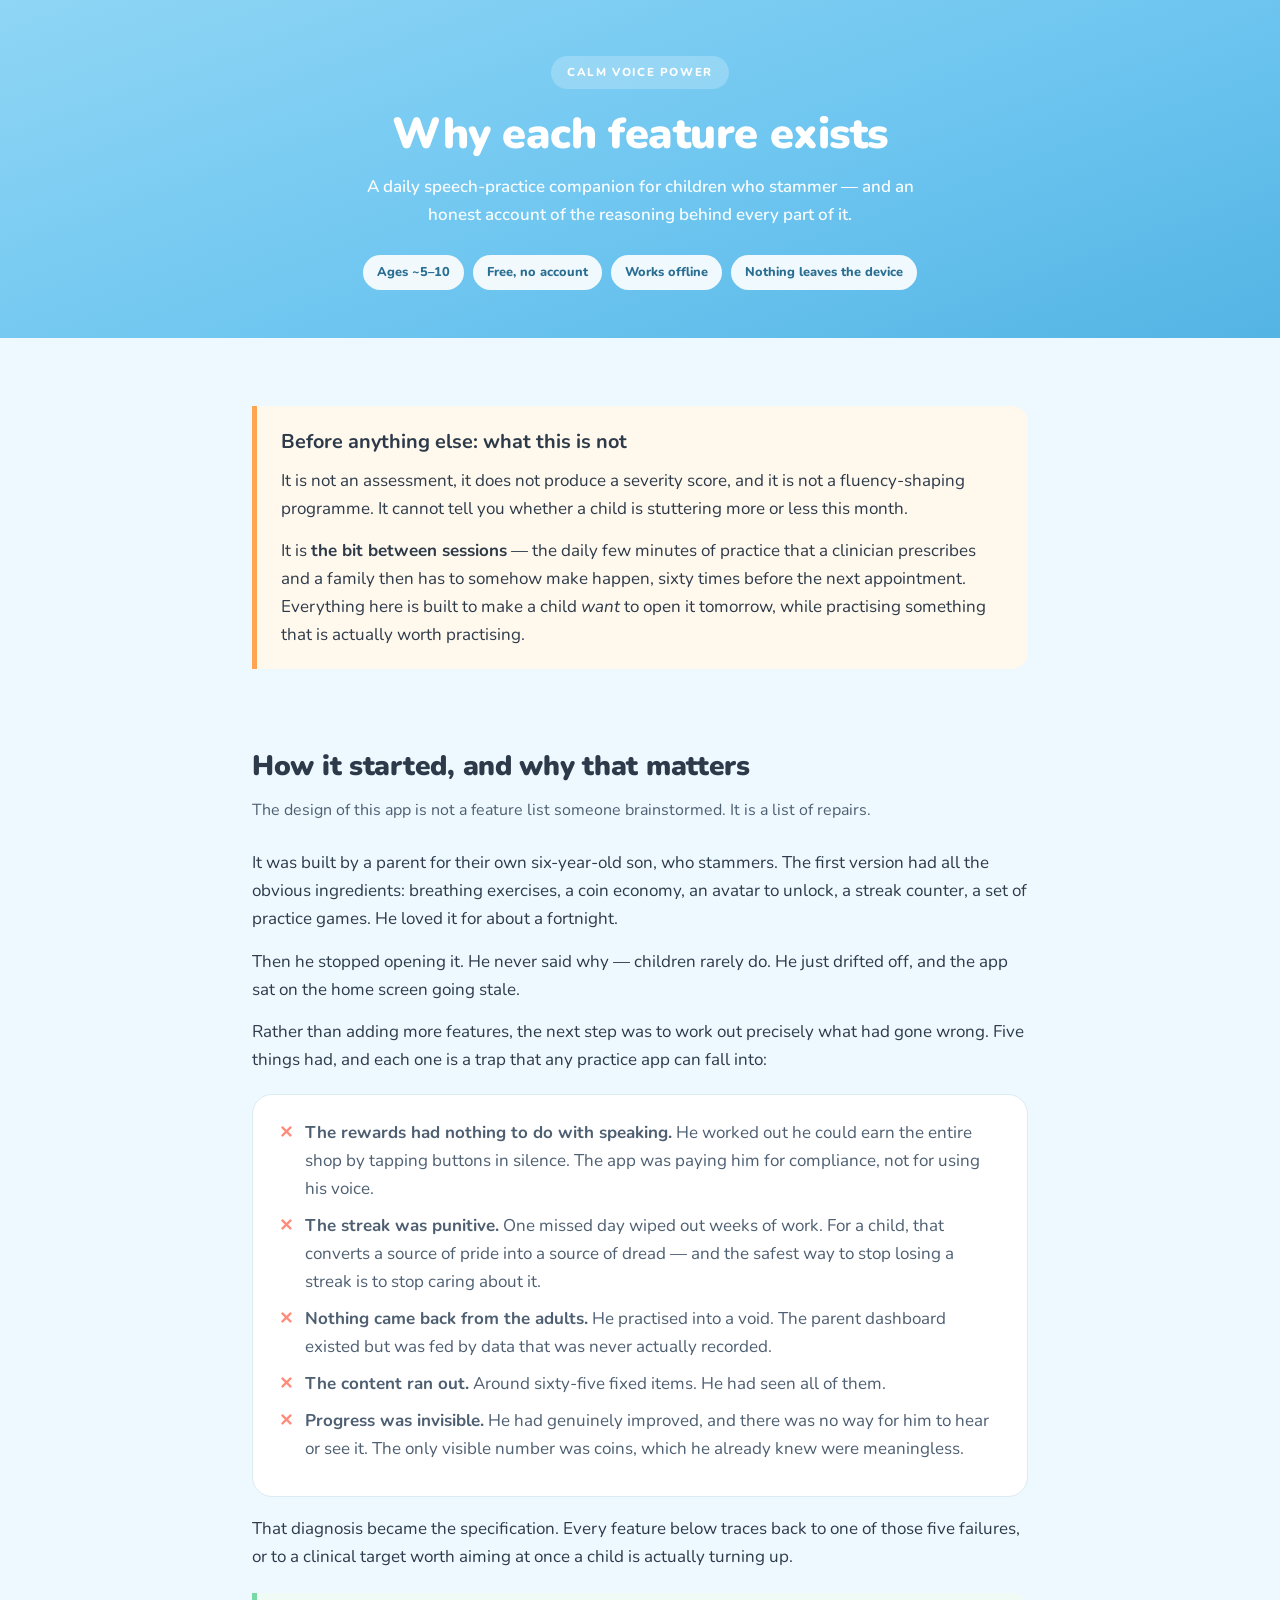
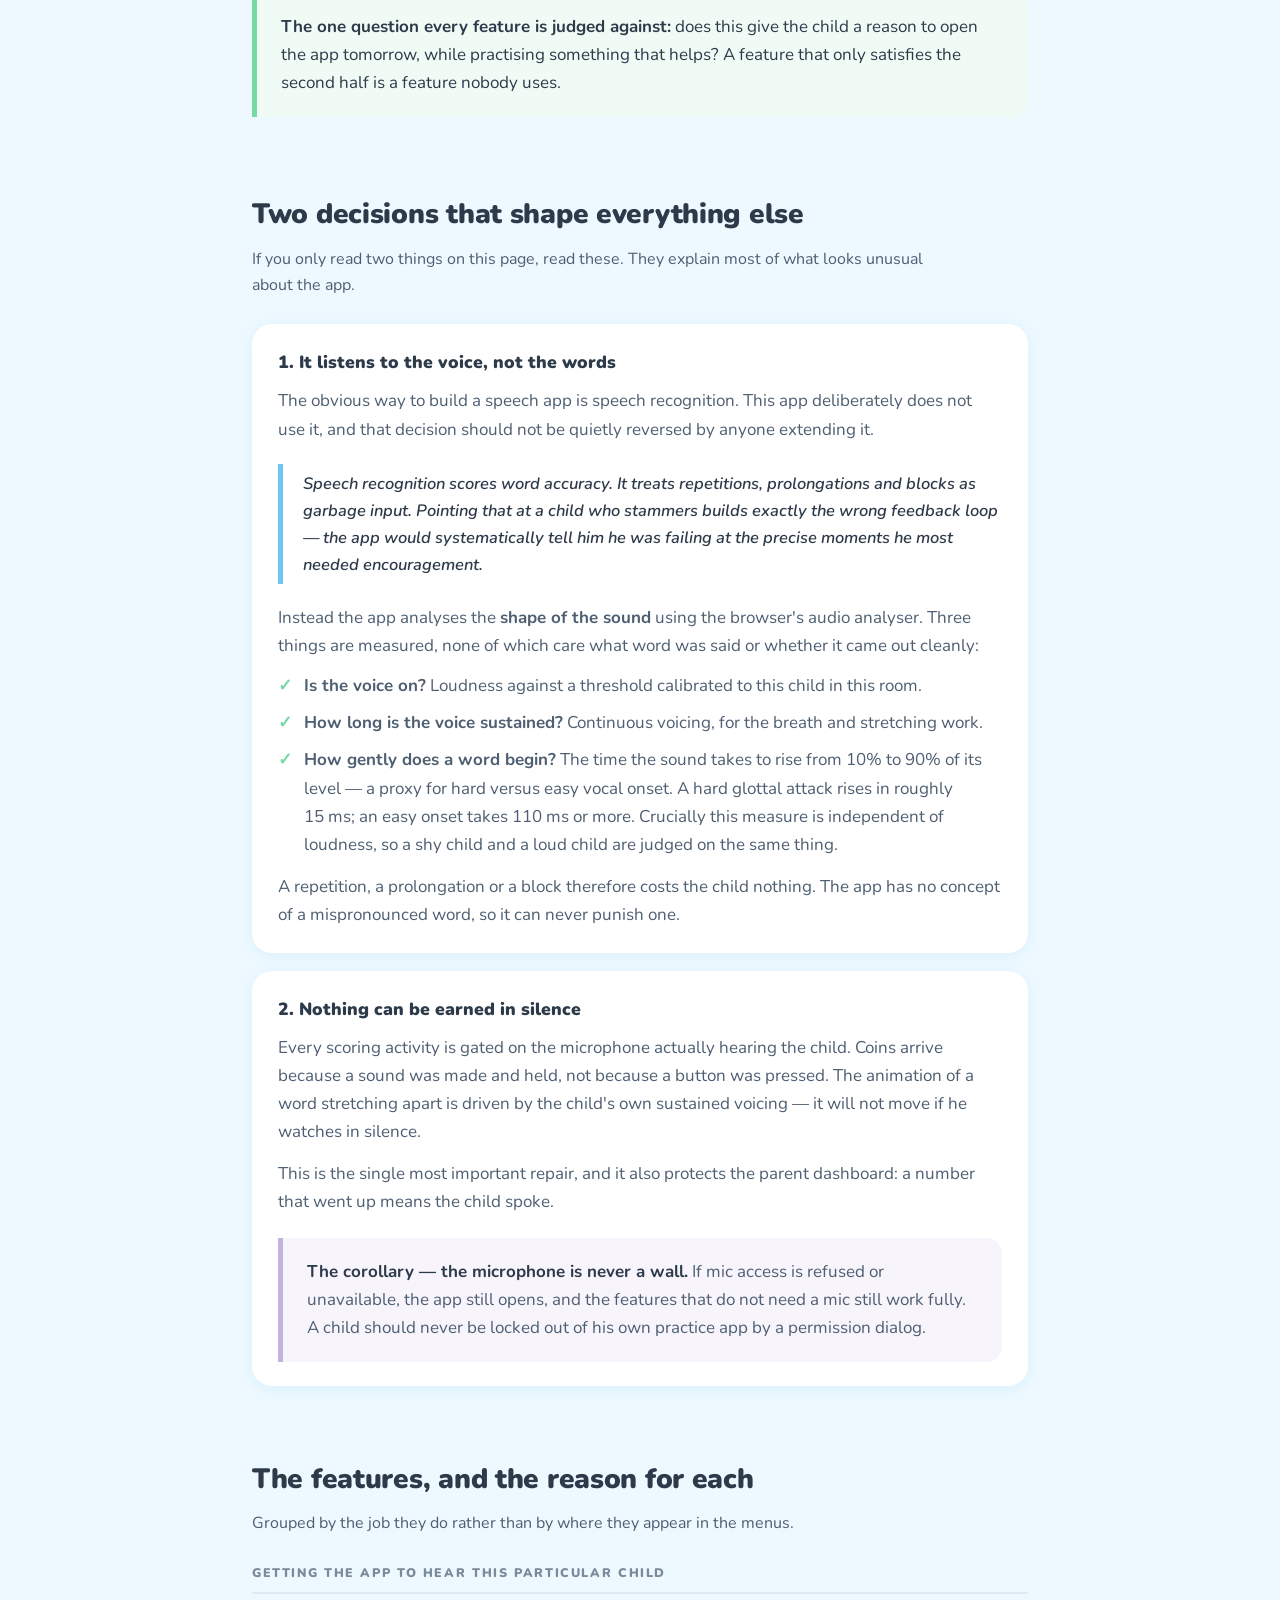
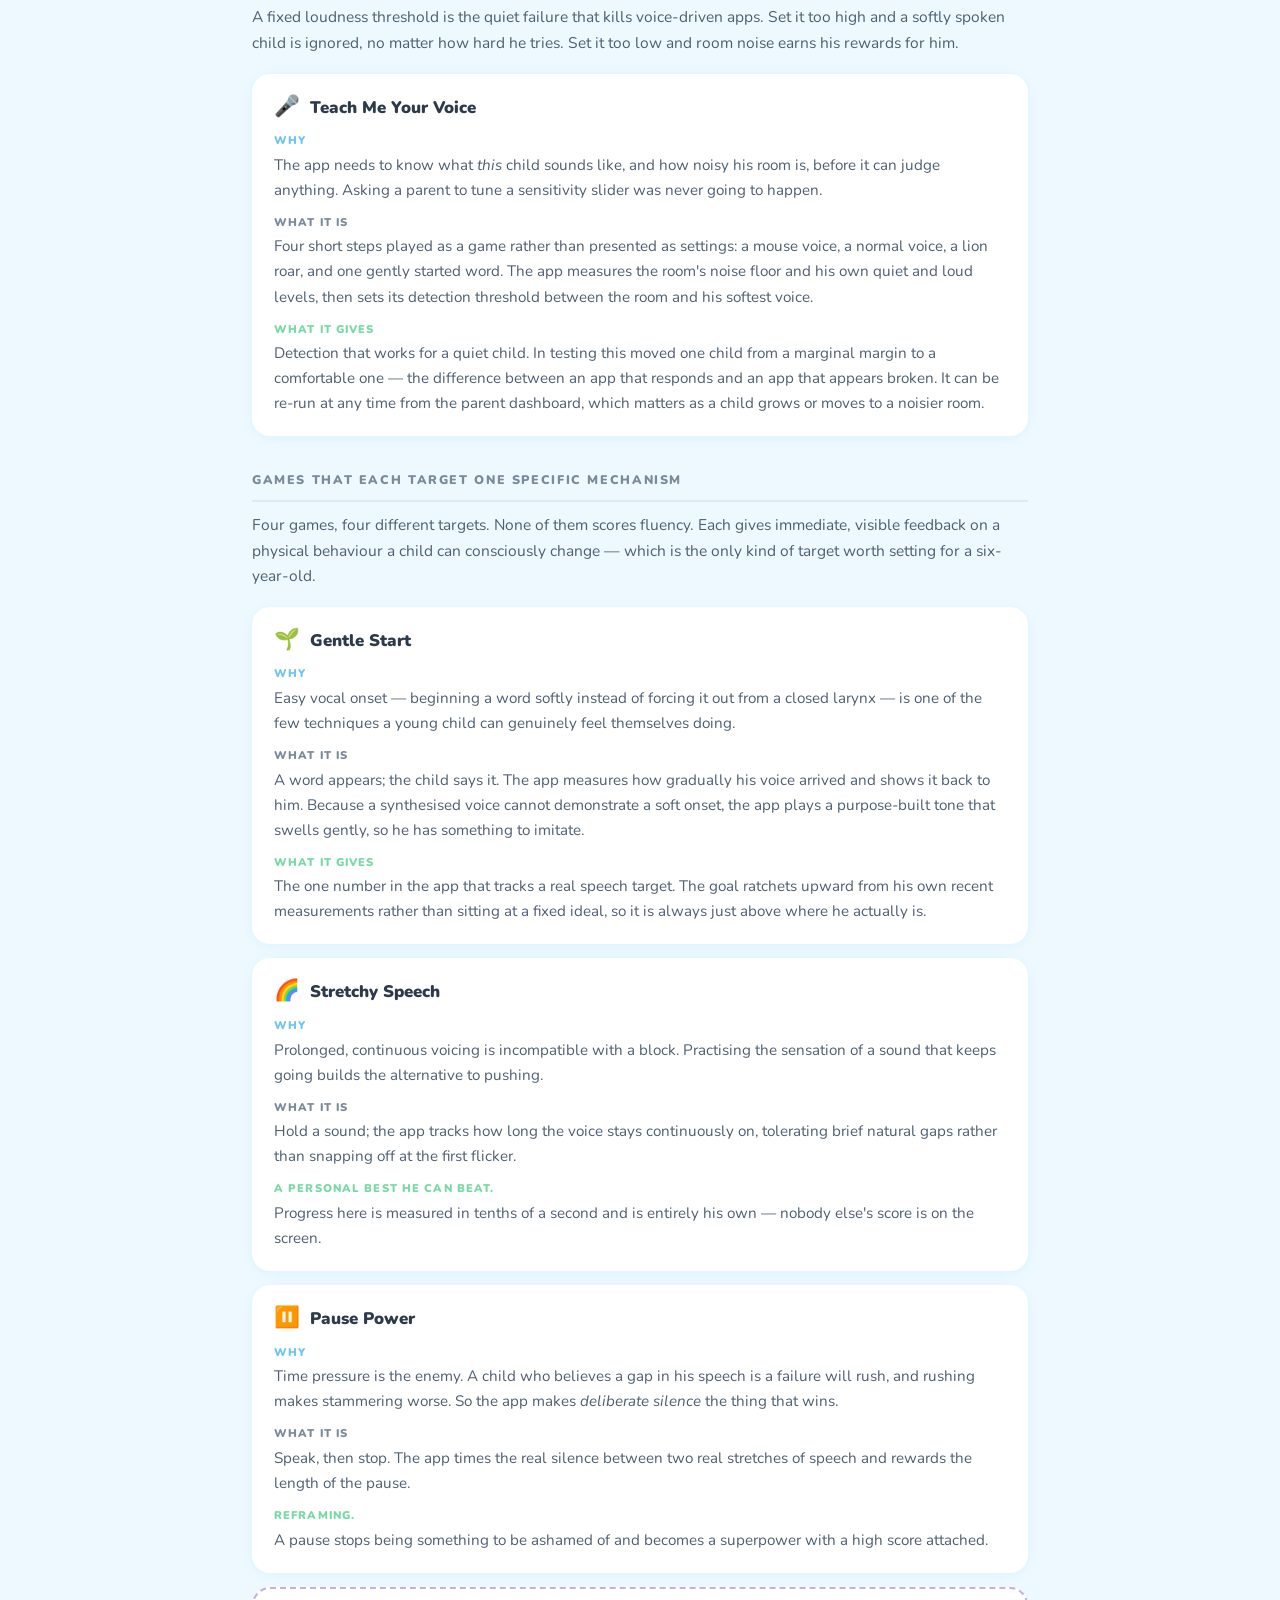
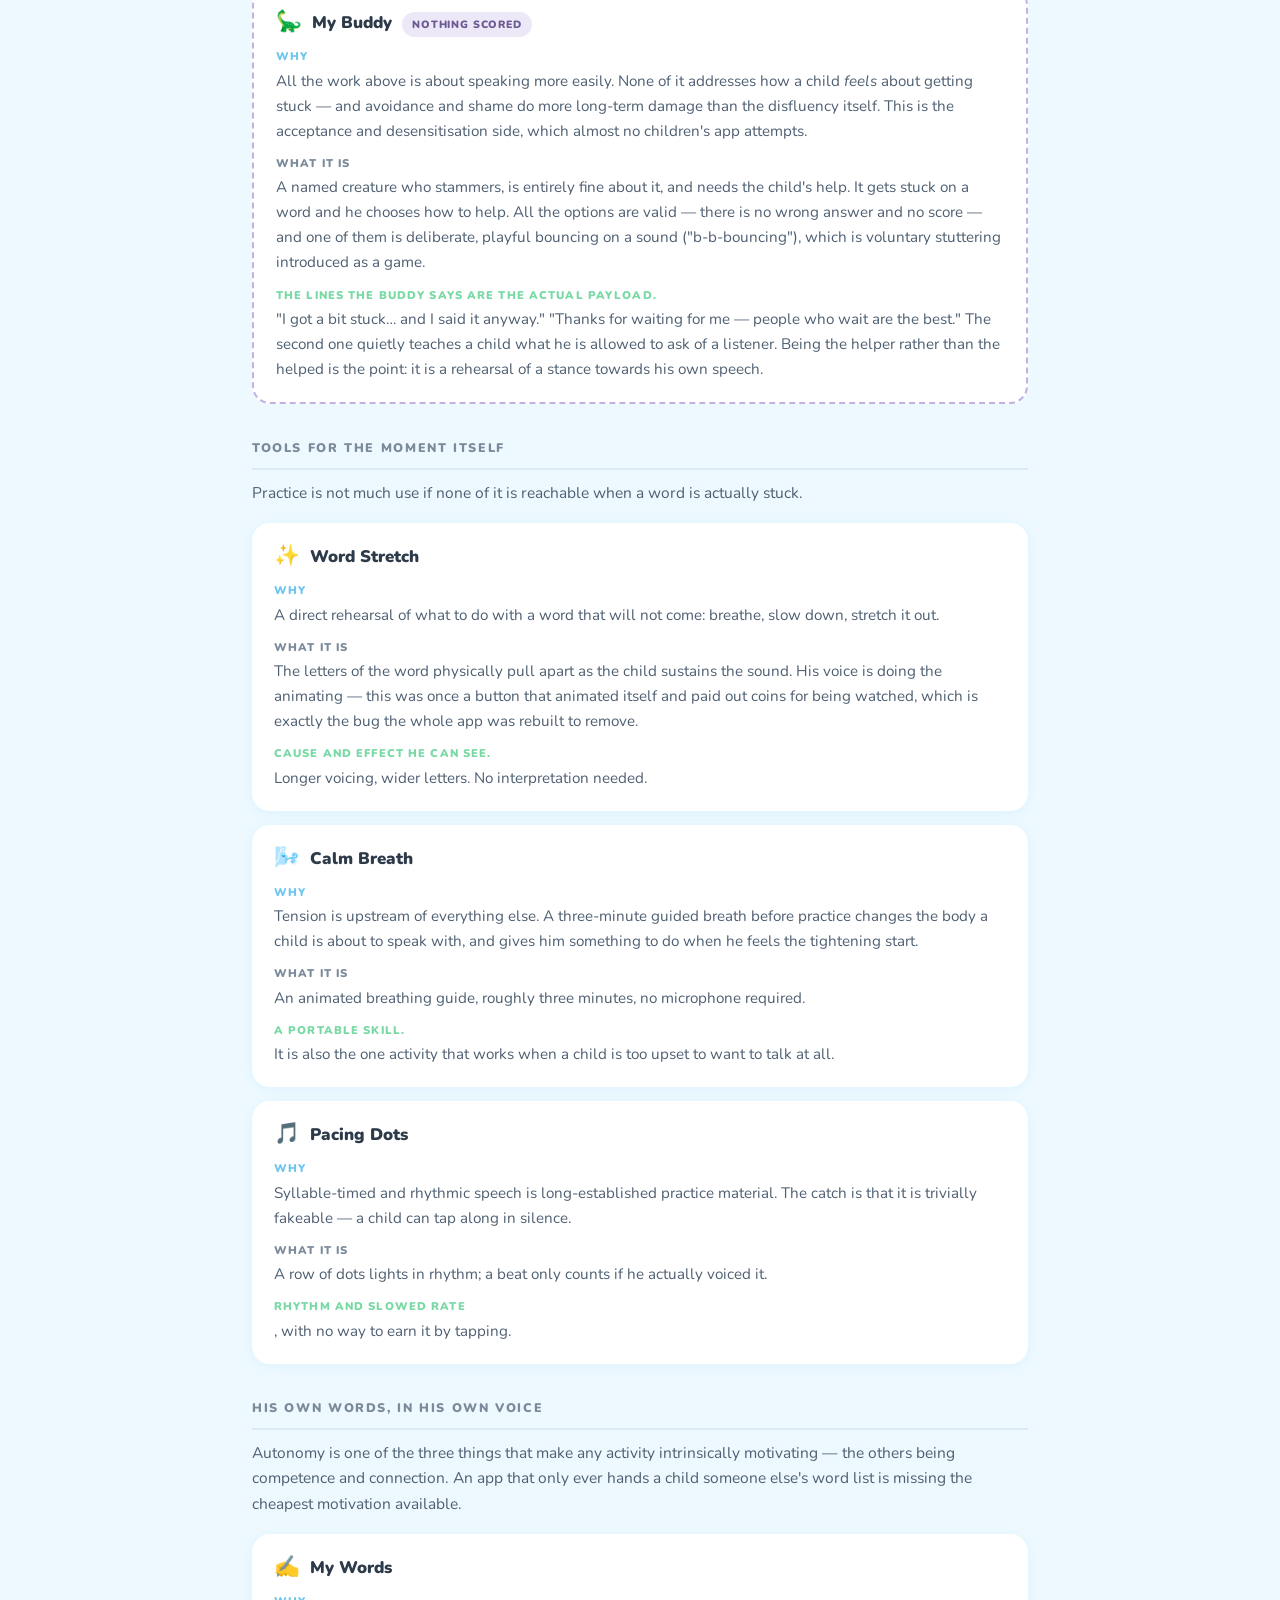
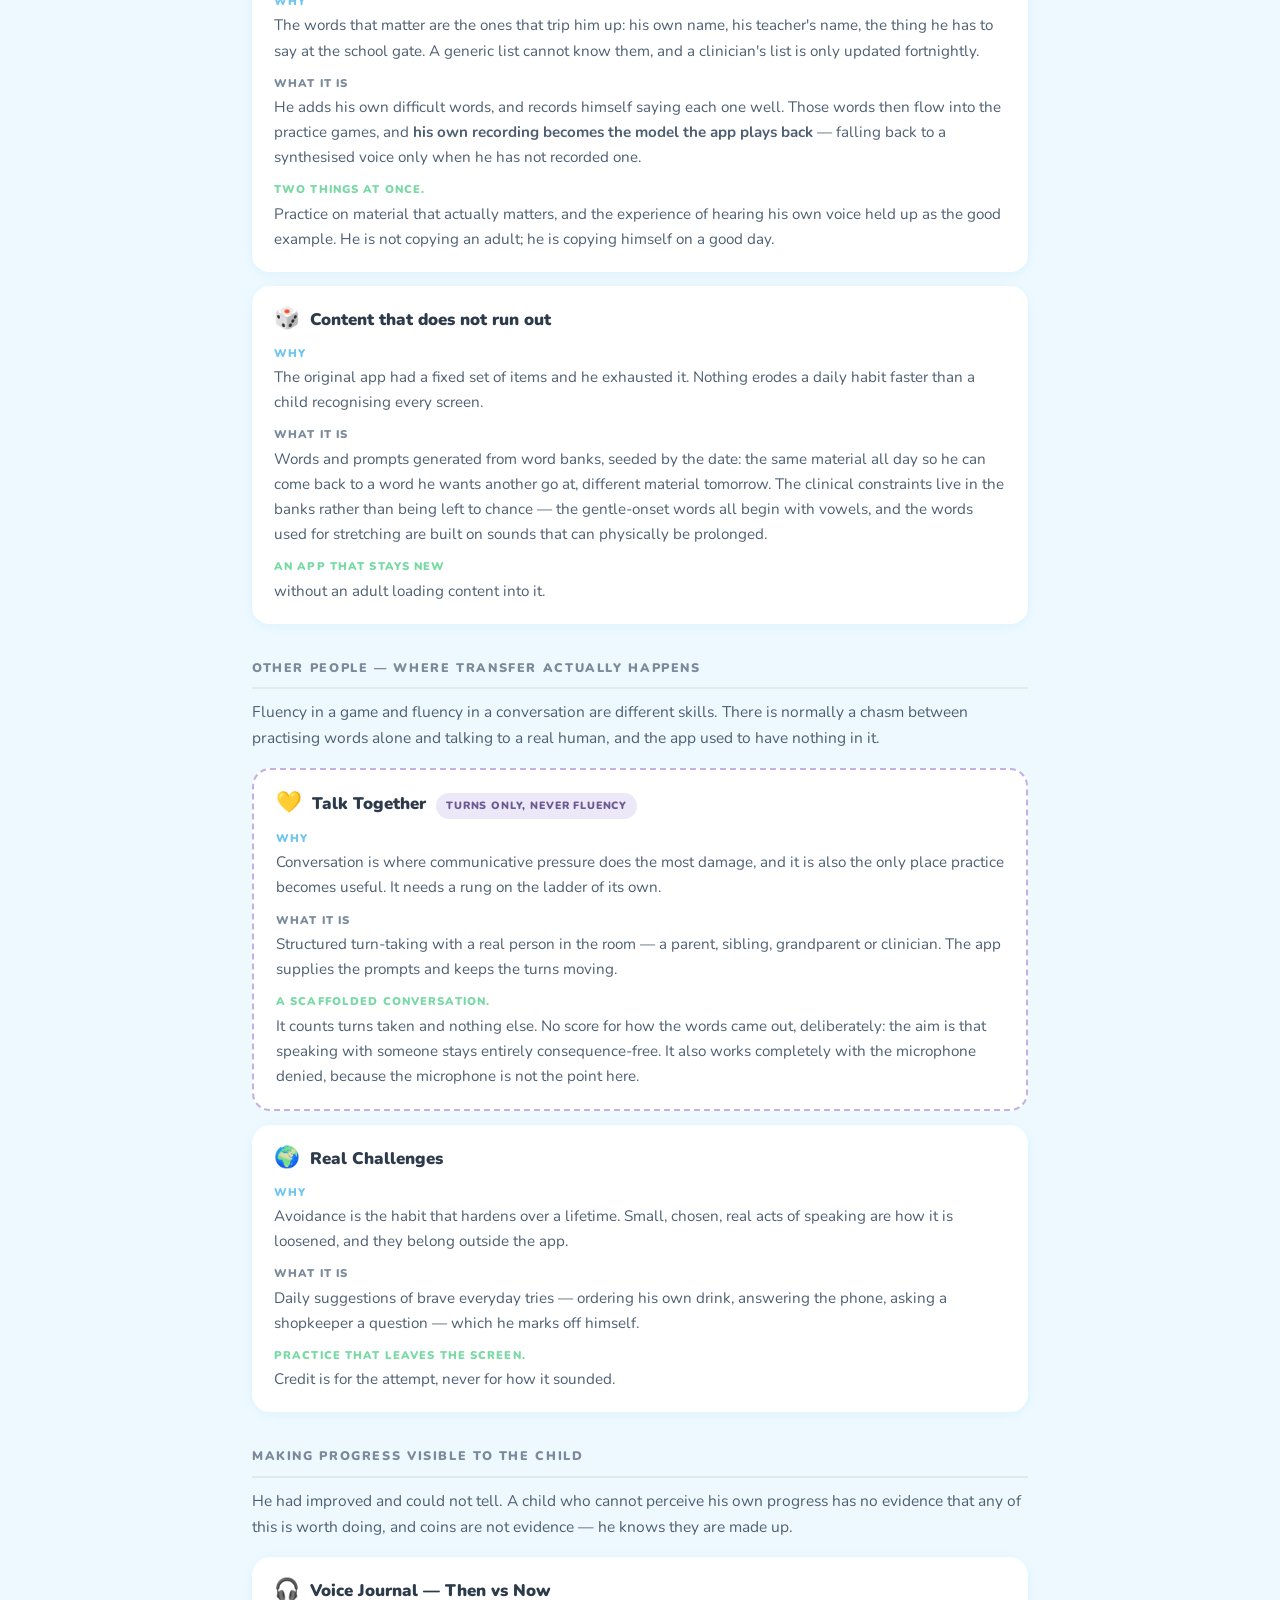
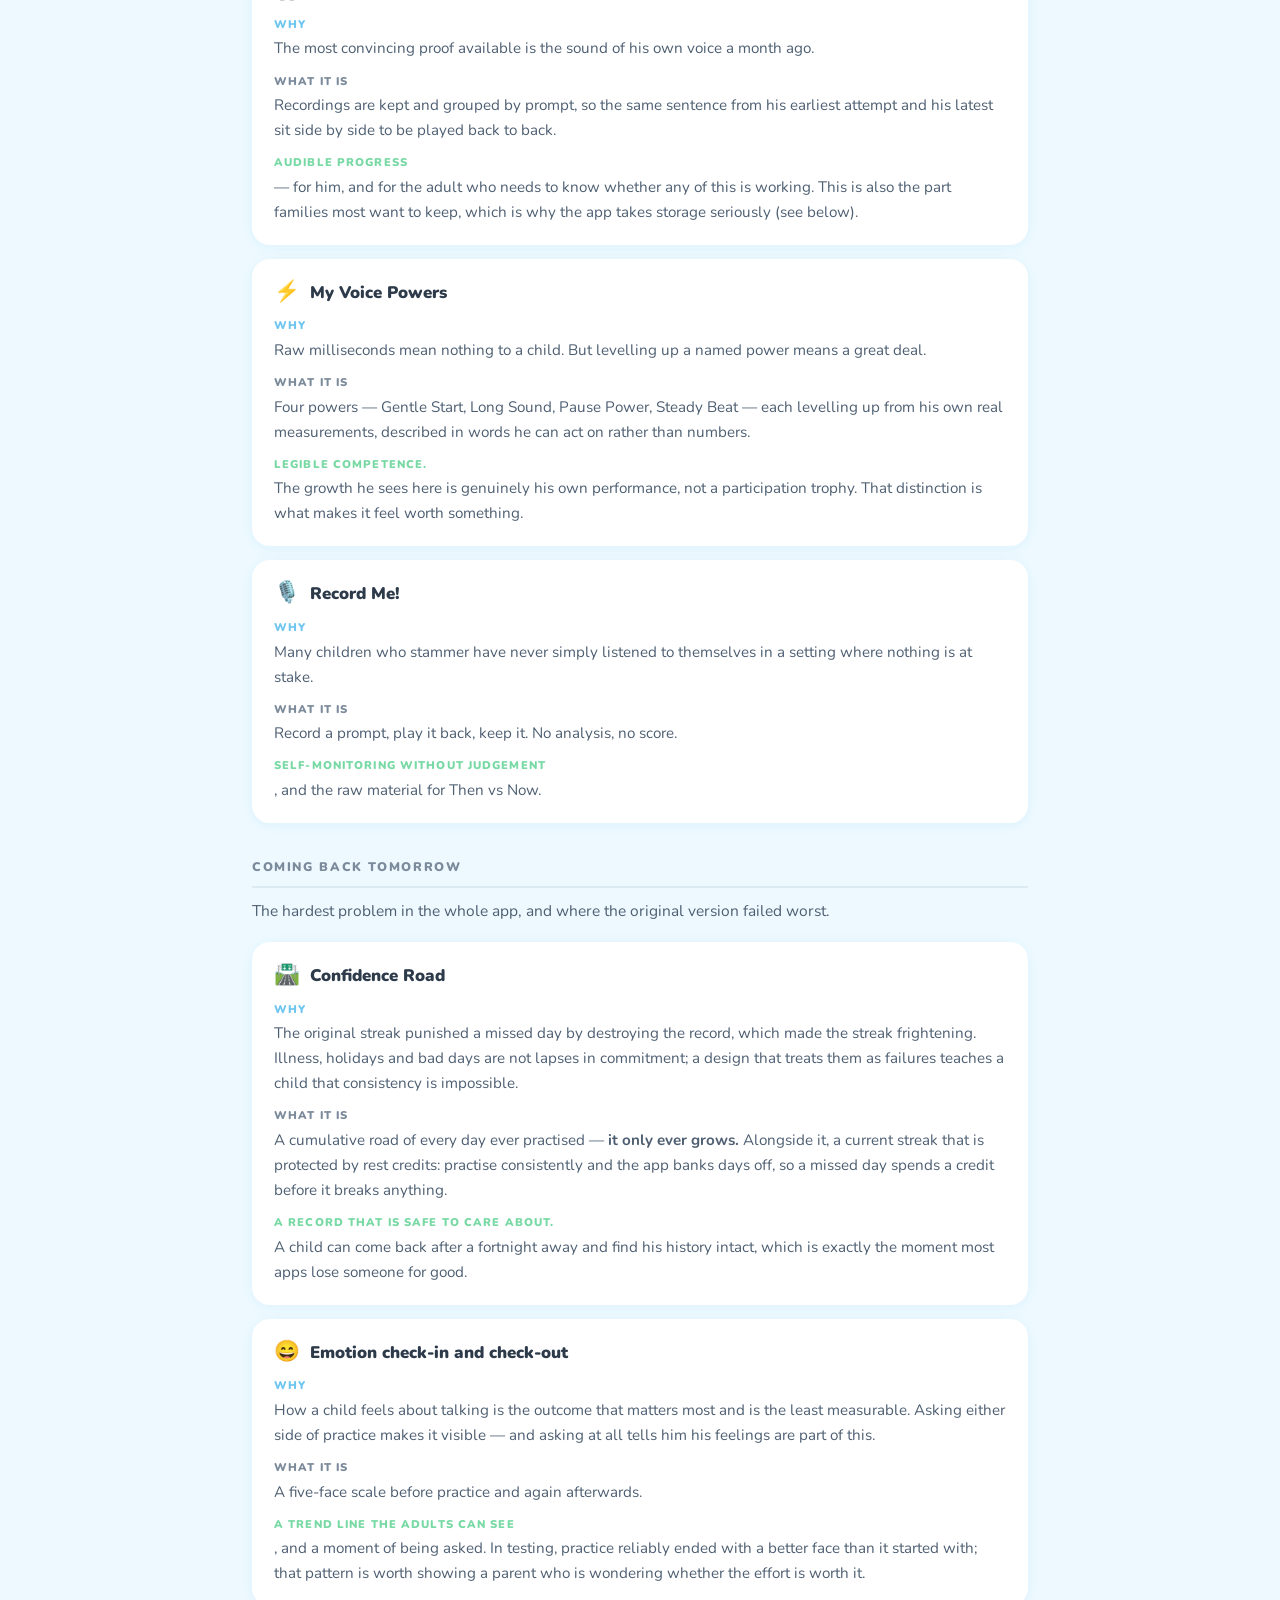
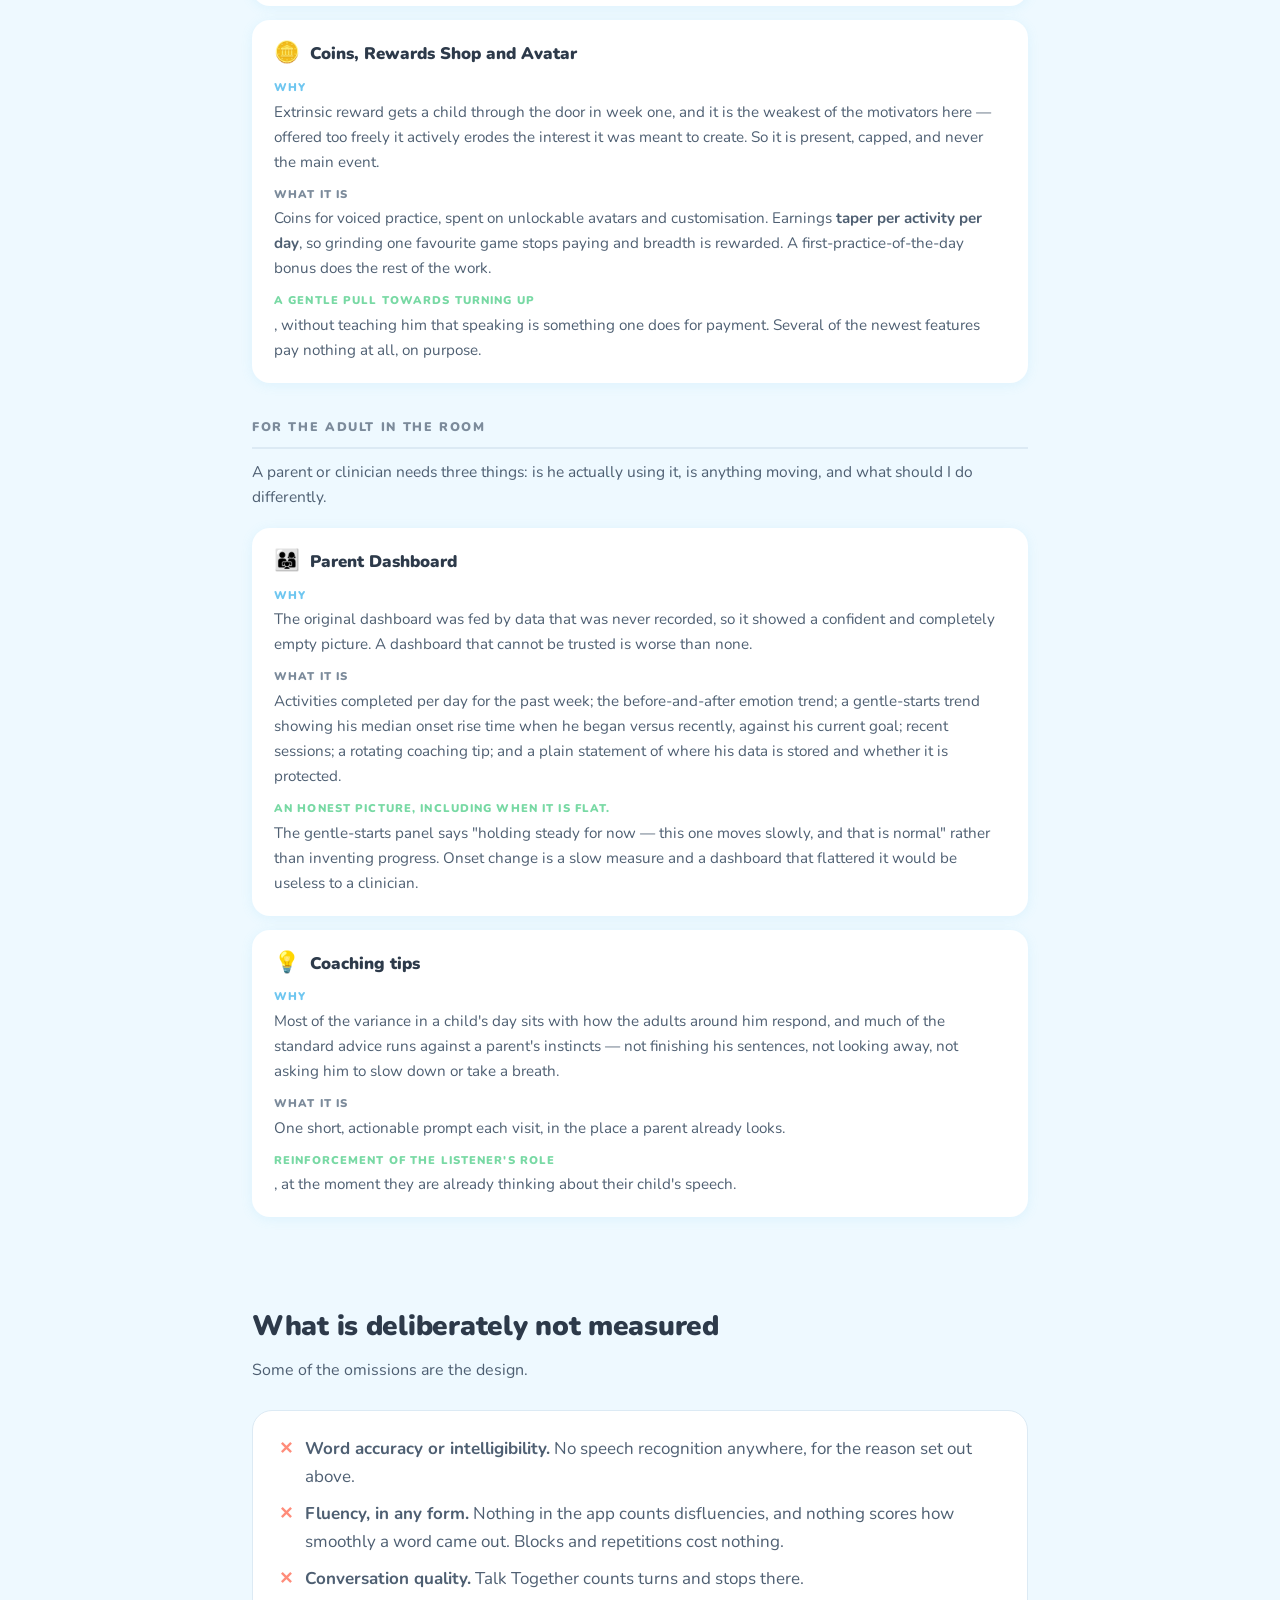
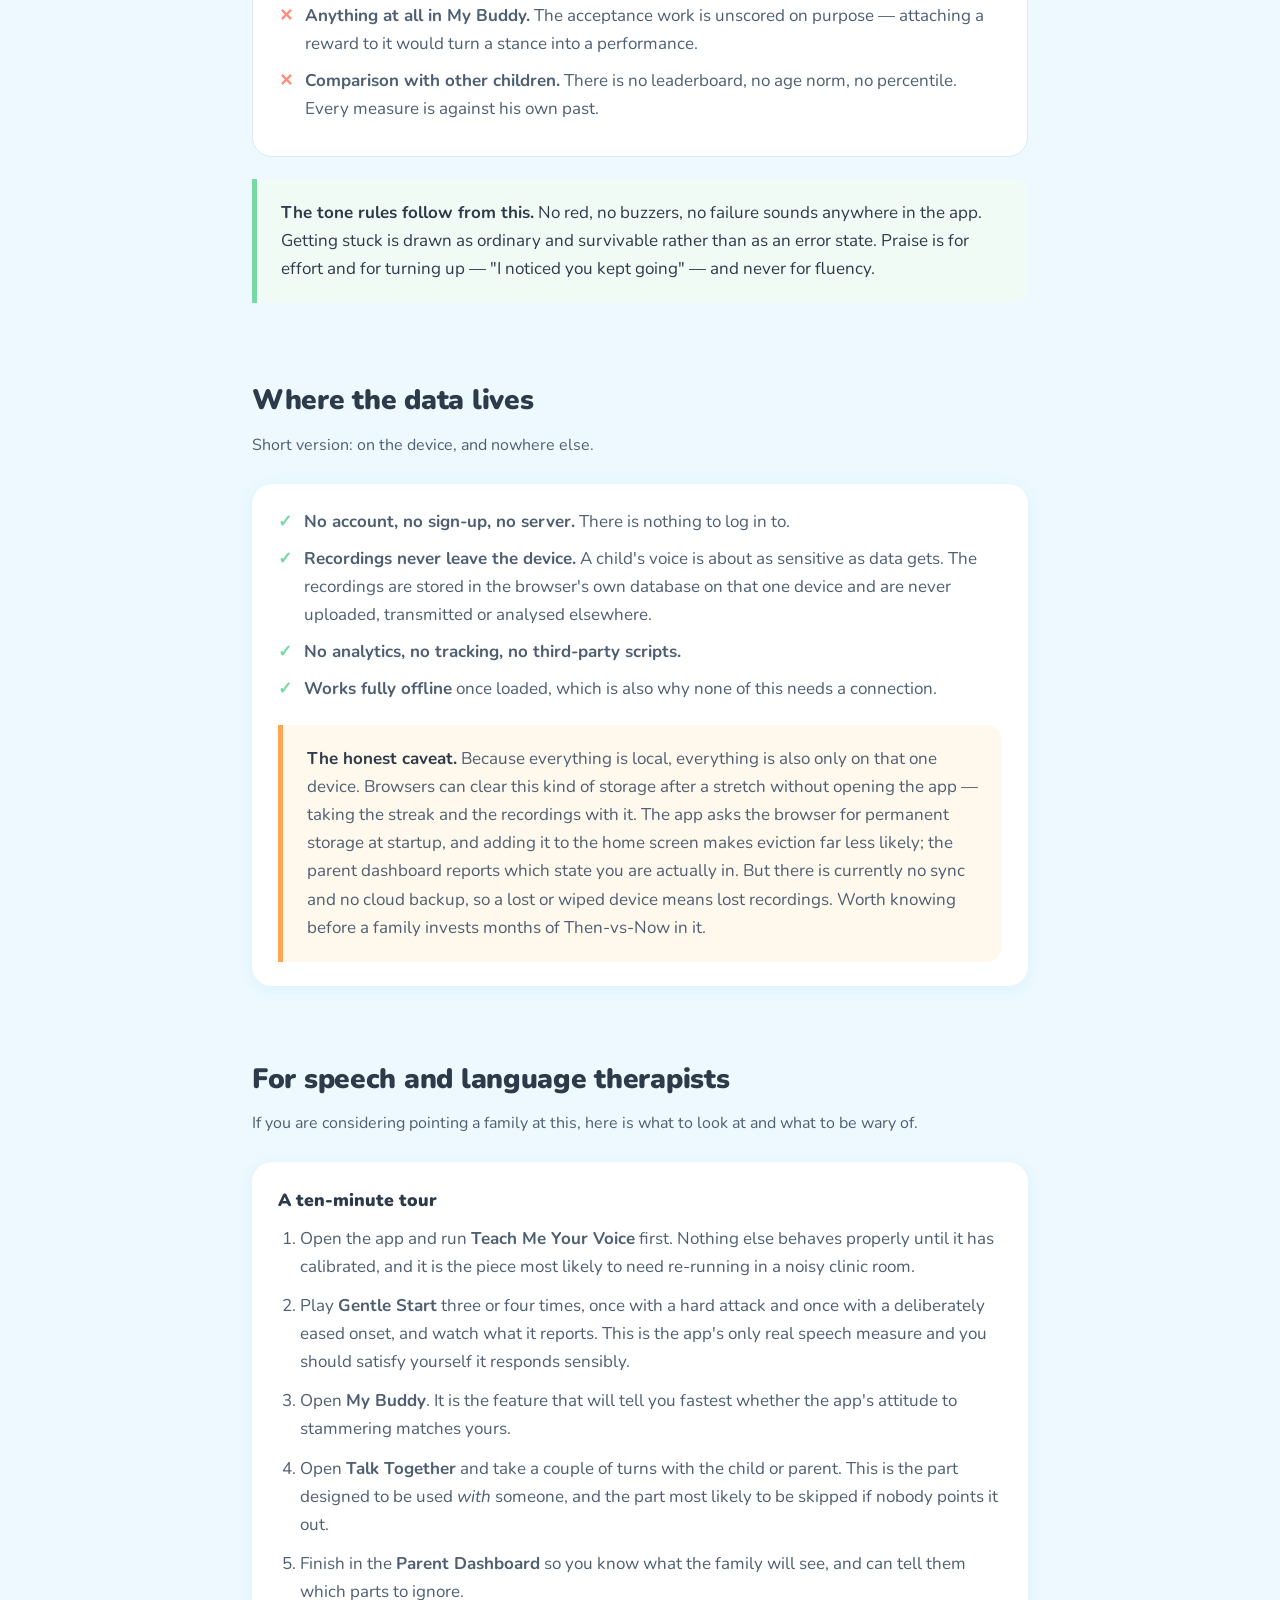
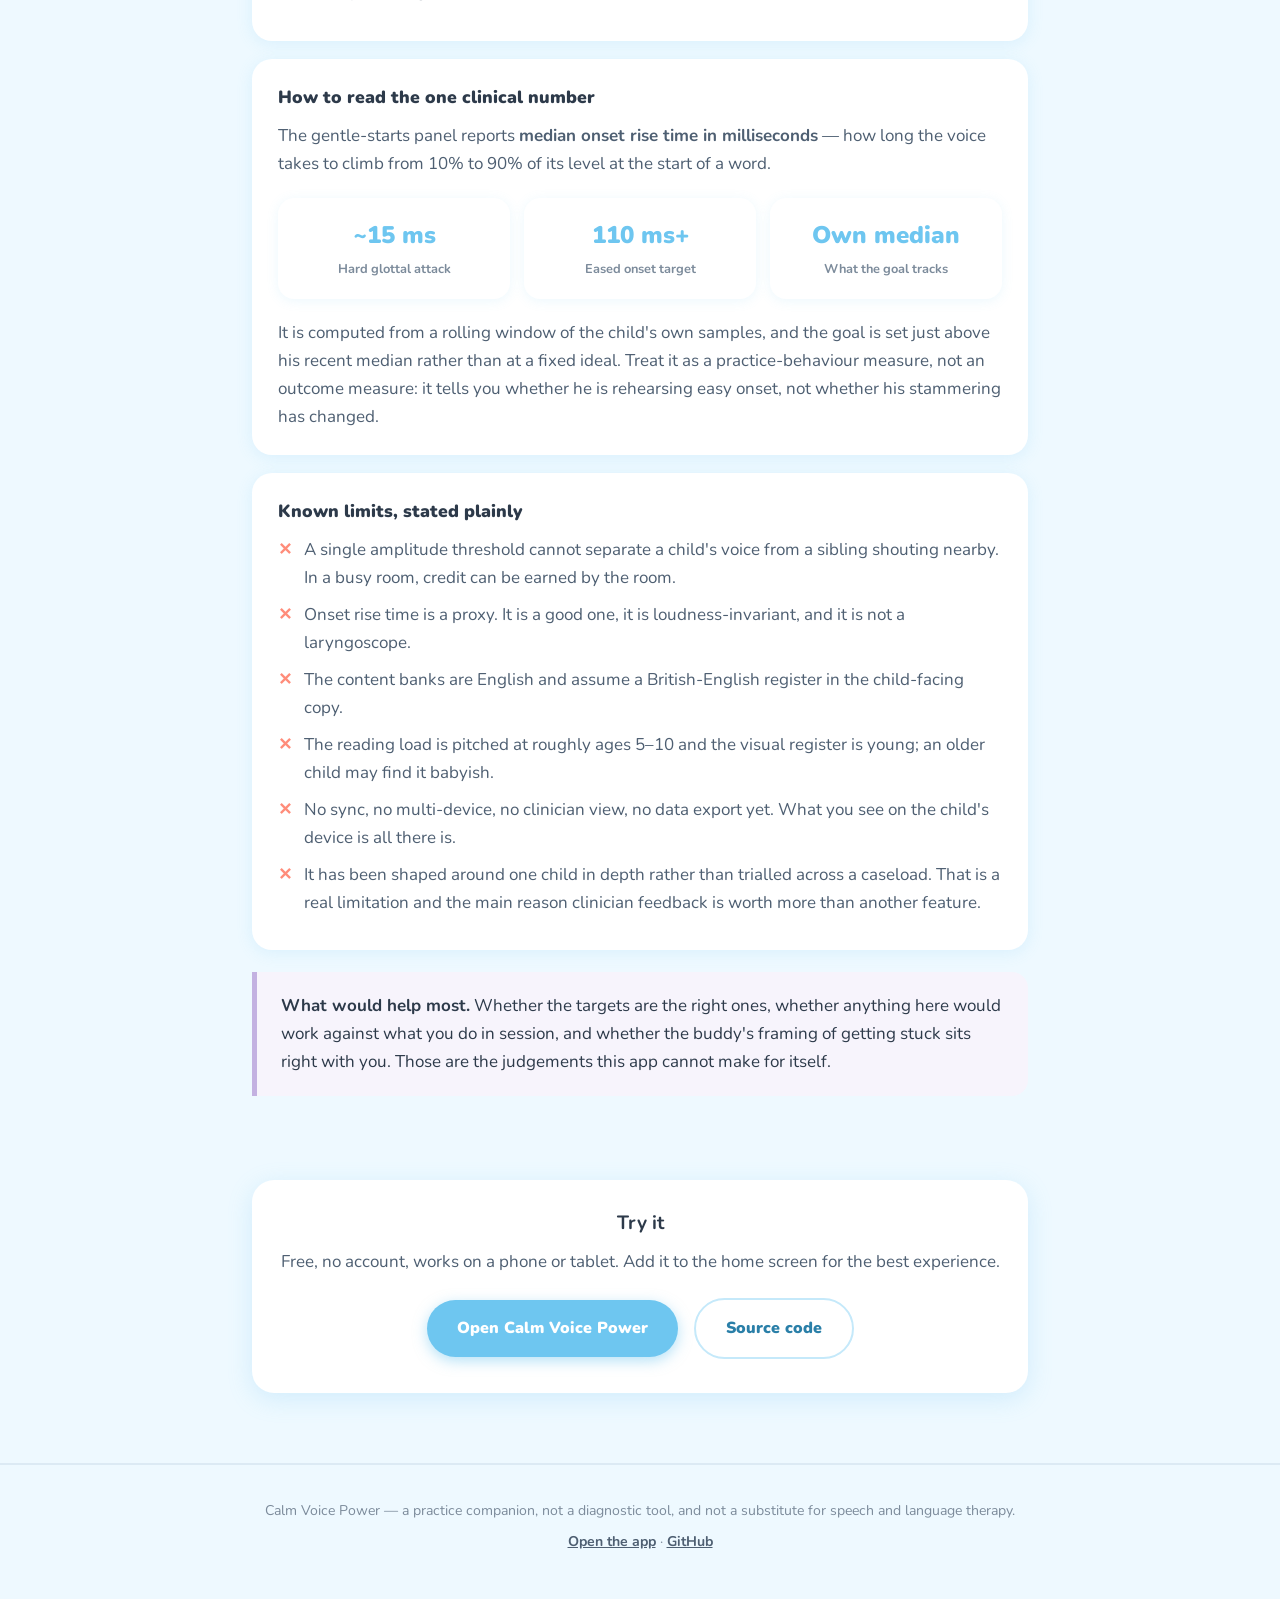
==== features.html @ 912137ac "docs: a page explaining why each feature is there Aimed at the speech therapist a family wants to sh" ====
<!DOCTYPE html>
<html lang="en">
<head>
<meta charset="UTF-8" />
<meta name="viewport" content="width=device-width, initial-scale=1.0" />
<title>Calm Voice Power — why it works this way</title>
<meta name="description" content="Every feature in Calm Voice Power, why it exists, and what it gives a child who stammers or the adult helping them." />
<meta name="theme-color" content="#6EC6F0" />
<link rel="apple-touch-icon" href="icons/icon-192.png" />
<link rel="preconnect" href="https://fonts.googleapis.com" />
<link rel="preconnect" href="https://fonts.gstatic.com" crossorigin />
<link rel="stylesheet" href="https://fonts.googleapis.com/css2?family=Nunito:wght@400;600;700;800;900&display=swap" />
<style>
  :root {
    --sky:#6EC6F0; --sky-light:#C5E9FA; --sky-pale:#EEF9FF;
    --sun:#FFD166; --sun-warm:#FFA552; --mint:#78D9A4; --mint-light:#C3F0D8;
    --lavender:#C3B1E1; --lavender-light:#EDE8F7; --coral:#FF8C7A;
    --ink:#2D3A4A; --ink-soft:#4E5F72; --ink-faint:#7C8B9B;
    --white:#fff; --rule:#DCEAF4;
    --wrap:820px;
  }
  *,*::before,*::after { box-sizing:border-box; margin:0; padding:0; }
  html { -webkit-text-size-adjust:100%; scroll-behavior:smooth; }
  body {
    font-family:'Nunito',-apple-system,BlinkMacSystemFont,'Segoe UI',sans-serif;
    color:var(--ink); background:var(--sky-pale);
    line-height:1.65; font-size:17px;
  }
  .wrap { max-width:var(--wrap); margin:0 auto; padding:0 22px; }

  /* ── Masthead ───────────────────────────── */
  header.top {
    background:linear-gradient(160deg,#8FD5F5 0%,var(--sky) 55%,#54B4E4 100%);
    color:var(--white); padding:56px 0 48px; text-align:center;
  }
  header.top .badge {
    display:inline-block; font-size:0.72rem; font-weight:800; letter-spacing:0.14em;
    text-transform:uppercase; background:rgba(255,255,255,0.22);
    padding:7px 16px; border-radius:999px; margin-bottom:20px;
  }
  header.top h1 { font-size:clamp(1.9rem,6vw,2.7rem); font-weight:900; line-height:1.15; letter-spacing:-0.01em; }
  header.top .tag { margin-top:14px; font-size:1.06rem; font-weight:600; opacity:0.95; max-width:34em; margin-left:auto; margin-right:auto; }
  header.top .facts { margin-top:26px; display:flex; flex-wrap:wrap; gap:9px; justify-content:center; }
  header.top .facts span {
    background:rgba(255,255,255,0.9); color:#2A6E92; font-weight:800; font-size:0.8rem;
    padding:7px 14px; border-radius:999px;
  }

  /* ── Sections ───────────────────────────── */
  section { padding:46px 0 6px; }
  section > .wrap > h2 {
    font-size:clamp(1.35rem,4vw,1.75rem); font-weight:900; letter-spacing:-0.01em;
    margin-bottom:8px;
  }
  section > .wrap > h2 + .lede { color:var(--ink-soft); font-size:1rem; margin-bottom:26px; max-width:44em; }
  p + p { margin-top:14px; }
  a { color:#2A7FA8; font-weight:700; }

  .card {
    background:var(--white); border-radius:20px; padding:24px 26px;
    box-shadow:0 3px 16px rgba(110,198,240,0.16); margin-bottom:18px;
  }
  .card h3 { font-size:1.1rem; font-weight:900; margin-bottom:10px; }
  .card p, .card li { color:var(--ink-soft); }
  .card.plain { box-shadow:none; border:1.5px solid var(--rule); }

  .note {
    border-left:5px solid var(--sun-warm); background:#FFF8EC;
    border-radius:0 16px 16px 0; padding:20px 24px; margin:22px 0;
  }
  .note strong { color:var(--ink); }
  .note.calm { border-left-color:var(--mint); background:#F1FBF5; }
  .note.quiet { border-left-color:var(--lavender); background:#F7F4FC; }

  blockquote {
    border-left:5px solid var(--sky); padding:6px 0 6px 20px; margin:20px 0;
    font-size:1.03rem; color:var(--ink); font-weight:600; font-style:italic;
  }

  /* ── Feature groups ─────────────────────── */
  .group { margin-bottom:34px; }
  .group > h3 {
    font-size:0.78rem; font-weight:900; letter-spacing:0.13em; text-transform:uppercase;
    color:var(--ink-faint); padding-bottom:9px; border-bottom:2px solid var(--rule);
    margin-bottom:18px;
  }
  .group > .group-why { color:var(--ink-soft); font-size:0.97rem; margin:-8px 0 18px; }

  .feat {
    background:var(--white); border-radius:18px; padding:20px 22px; margin-bottom:14px;
    box-shadow:0 2px 12px rgba(110,198,240,0.13);
  }
  .feat h4 { font-size:1.05rem; font-weight:900; display:flex; gap:10px; align-items:baseline; }
  .feat h4 .ico { font-size:1.3rem; line-height:1; }
  .feat .row { margin-top:11px; font-size:0.95rem; color:var(--ink-soft); }
  .feat .row b {
    display:block; font-size:0.7rem; letter-spacing:0.1em; text-transform:uppercase;
    color:var(--ink-faint); margin-bottom:2px; font-weight:900;
  }
  .feat .row.gives b { color:var(--mint); }
  .feat .row.why b { color:var(--sky); }
  .feat.unscored { border:2px dashed var(--lavender); box-shadow:none; }
  .pill {
    display:inline-block; font-size:0.66rem; font-weight:900; letter-spacing:0.08em;
    text-transform:uppercase; background:var(--lavender-light); color:#6B5A93;
    padding:4px 10px; border-radius:999px; vertical-align:middle;
  }

  ul.tick { list-style:none; }
  ul.tick li { padding-left:26px; position:relative; margin-bottom:9px; }
  ul.tick li::before { content:'✓'; position:absolute; left:0; color:var(--mint); font-weight:900; }
  ul.cross li::before { content:'✕'; color:var(--coral); }
  ol.steps { padding-left:22px; }
  ol.steps li { margin-bottom:11px; }

  .num-grid { display:grid; gap:14px; grid-template-columns:repeat(auto-fit,minmax(150px,1fr)); margin:20px 0; }
  .num { background:var(--white); border-radius:16px; padding:18px; text-align:center; box-shadow:0 2px 12px rgba(110,198,240,0.13); }
  .num .v { font-size:1.5rem; font-weight:900; color:var(--sky); }
  .num .k { font-size:0.8rem; color:var(--ink-faint); font-weight:700; margin-top:4px; }

  .cta {
    background:var(--white); border-radius:22px; padding:28px; text-align:center;
    box-shadow:0 6px 24px rgba(110,198,240,0.22); margin:10px 0 20px;
  }
  .btn {
    display:inline-block; background:var(--sky); color:var(--white); font-weight:900;
    padding:15px 30px; border-radius:999px; text-decoration:none; font-size:1rem;
    box-shadow:0 4px 14px rgba(110,198,240,0.5); margin:6px;
  }
  .btn.ghost { background:var(--white); color:#2A7FA8; border:2px solid var(--sky-light); box-shadow:none; }

  footer {
    margin-top:44px; padding:34px 0 46px; border-top:2px solid var(--rule);
    color:var(--ink-faint); font-size:0.88rem; text-align:center;
  }
  footer a { color:var(--ink-soft); }

  @media (max-width:600px) {
    body { font-size:16px; }
    .card, .feat { padding:18px 18px; }
    header.top { padding:40px 0 36px; }
  }
  @media print {
    body { background:var(--white); font-size:11pt; }
    header.top { background:none; color:var(--ink); padding:0 0 18px; text-align:left; }
    header.top .badge, header.top .facts span { background:none; color:var(--ink-faint); padding:0; }
    .card, .feat, .cta, .num { box-shadow:none; border:1px solid #ccc; }
    .btn { display:none; }
  }
</style>
</head>
<body>

<header class="top">
  <div class="wrap">
    <div class="badge">Calm Voice Power</div>
    <h1>Why each feature exists</h1>
    <p class="tag">A daily speech-practice companion for children who stammer — and an honest account of the
      reasoning behind every part of it.</p>
    <div class="facts">
      <span>Ages ~5–10</span>
      <span>Free, no account</span>
      <span>Works offline</span>
      <span>Nothing leaves the device</span>
    </div>
  </div>
</header>

<!-- ────────── WHAT THIS IS NOT ────────── -->
<section>
  <div class="wrap">
    <div class="note">
      <h3 style="margin-bottom:8px">Before anything else: what this is not</h3>
      <p>It is not an assessment, it does not produce a severity score, and it is not a fluency-shaping
        programme. It cannot tell you whether a child is stuttering more or less this month.</p>
      <p>It is <strong>the bit between sessions</strong> — the daily few minutes of practice that a clinician
        prescribes and a family then has to somehow make happen, sixty times before the next appointment.
        Everything here is built to make a child <em>want</em> to open it tomorrow, while practising something
        that is actually worth practising.</p>
    </div>
  </div>
</section>

<!-- ────────── ORIGIN ────────── -->
<section>
  <div class="wrap">
    <h2>How it started, and why that matters</h2>
    <p class="lede">The design of this app is not a feature list someone brainstormed. It is a list of repairs.</p>

    <p>It was built by a parent for their own six-year-old son, who stammers. The first version had all the
      obvious ingredients: breathing exercises, a coin economy, an avatar to unlock, a streak counter, a set of
      practice games. He loved it for about a fortnight.</p>
    <p>Then he stopped opening it. He never said why — children rarely do. He just drifted off, and the app sat
      on the home screen going stale.</p>
    <p>Rather than adding more features, the next step was to work out precisely what had gone wrong. Five
      things had, and each one is a trap that any practice app can fall into:</p>

    <div class="card plain" style="margin-top:20px">
      <ul class="tick cross" style="list-style:none">
        <li><strong>The rewards had nothing to do with speaking.</strong> He worked out he could earn the entire
          shop by tapping buttons in silence. The app was paying him for compliance, not for using his voice.</li>
        <li><strong>The streak was punitive.</strong> One missed day wiped out weeks of work. For a child, that
          converts a source of pride into a source of dread — and the safest way to stop losing a streak is to
          stop caring about it.</li>
        <li><strong>Nothing came back from the adults.</strong> He practised into a void. The parent dashboard
          existed but was fed by data that was never actually recorded.</li>
        <li><strong>The content ran out.</strong> Around sixty-five fixed items. He had seen all of them.</li>
        <li><strong>Progress was invisible.</strong> He had genuinely improved, and there was no way for him to
          hear or see it. The only visible number was coins, which he already knew were meaningless.</li>
      </ul>
    </div>

    <p>That diagnosis became the specification. Every feature below traces back to one of those five failures,
      or to a clinical target worth aiming at once a child is actually turning up.</p>

    <div class="note calm">
      <p><strong>The one question every feature is judged against:</strong> does this give the child a reason to
        open the app tomorrow, while practising something that helps? A feature that only satisfies the second
        half is a feature nobody uses.</p>
    </div>
  </div>
</section>

<!-- ────────── TWO DECISIONS ────────── -->
<section>
  <div class="wrap">
    <h2>Two decisions that shape everything else</h2>
    <p class="lede">If you only read two things on this page, read these. They explain most of what looks unusual
      about the app.</p>

    <div class="card">
      <h3>1. It listens to the voice, not the words</h3>
      <p>The obvious way to build a speech app is speech recognition. This app deliberately does not use it, and
        that decision should not be quietly reversed by anyone extending it.</p>
      <blockquote>Speech recognition scores word accuracy. It treats repetitions, prolongations and blocks as
        garbage input. Pointing that at a child who stammers builds exactly the wrong feedback loop — the app
        would systematically tell him he was failing at the precise moments he most needed encouragement.</blockquote>
      <p>Instead the app analyses the <strong>shape of the sound</strong> using the browser's audio analyser.
        Three things are measured, none of which care what word was said or whether it came out cleanly:</p>
      <ul class="tick" style="margin-top:12px">
        <li><strong>Is the voice on?</strong> Loudness against a threshold calibrated to this child in this room.</li>
        <li><strong>How long is the voice sustained?</strong> Continuous voicing, for the breath and stretching work.</li>
        <li><strong>How gently does a word begin?</strong> The time the sound takes to rise from 10% to 90% of its
          level — a proxy for hard versus easy vocal onset. A hard glottal attack rises in roughly 15&nbsp;ms; an
          easy onset takes 110&nbsp;ms or more. Crucially this measure is independent of loudness, so a shy child
          and a loud child are judged on the same thing.</li>
      </ul>
      <p style="margin-top:14px">A repetition, a prolongation or a block therefore costs the child nothing. The
        app has no concept of a mispronounced word, so it can never punish one.</p>
    </div>

    <div class="card">
      <h3>2. Nothing can be earned in silence</h3>
      <p>Every scoring activity is gated on the microphone actually hearing the child. Coins arrive because a
        sound was made and held, not because a button was pressed. The animation of a word stretching apart is
        driven by the child's own sustained voicing — it will not move if he watches in silence.</p>
      <p>This is the single most important repair, and it also protects the parent dashboard: a number that went
        up means the child spoke.</p>
      <div class="note quiet" style="margin-bottom:0">
        <p><strong>The corollary — the microphone is never a wall.</strong> If mic access is refused or
          unavailable, the app still opens, and the features that do not need a mic still work fully. A child
          should never be locked out of his own practice app by a permission dialog.</p>
      </div>
    </div>
  </div>
</section>

<!-- ────────── FEATURES ────────── -->
<section>
  <div class="wrap">
    <h2>The features, and the reason for each</h2>
    <p class="lede">Grouped by the job they do rather than by where they appear in the menus.</p>

    <!-- Setup -->
    <div class="group">
      <h3>Getting the app to hear this particular child</h3>
      <p class="group-why">A fixed loudness threshold is the quiet failure that kills voice-driven apps. Set it
        too high and a softly spoken child is ignored, no matter how hard he tries. Set it too low and room noise
        earns his rewards for him.</p>

      <div class="feat">
        <h4><span class="ico">🎤</span> Teach Me Your Voice</h4>
        <div class="row why"><b>Why</b>The app needs to know what <em>this</em> child sounds like, and how noisy
          his room is, before it can judge anything. Asking a parent to tune a sensitivity slider was never going
          to happen.</div>
        <div class="row"><b>What it is</b>Four short steps played as a game rather than presented as settings: a
          mouse voice, a normal voice, a lion roar, and one gently started word. The app measures the room's noise
          floor and his own quiet and loud levels, then sets its detection threshold between the room and his
          softest voice.</div>
        <div class="row gives"><b>What it gives</b>Detection that works for a quiet child. In testing this moved
          one child from a marginal margin to a comfortable one — the difference between an app that responds and
          an app that appears broken. It can be re-run at any time from the parent dashboard, which matters as a
          child grows or moves to a noisier room.</div>
      </div>
    </div>

    <!-- Games -->
    <div class="group">
      <h3>Games that each target one specific mechanism</h3>
      <p class="group-why">Four games, four different targets. None of them scores fluency. Each gives immediate,
        visible feedback on a physical behaviour a child can consciously change — which is the only kind of target
        worth setting for a six-year-old.</p>

      <div class="feat">
        <h4><span class="ico">🌱</span> Gentle Start</h4>
        <div class="row why"><b>Why</b>Easy vocal onset — beginning a word softly instead of forcing it out from a
          closed larynx — is one of the few techniques a young child can genuinely feel themselves doing.</div>
        <div class="row"><b>What it is</b>A word appears; the child says it. The app measures how gradually his
          voice arrived and shows it back to him. Because a synthesised voice cannot demonstrate a soft onset, the
          app plays a purpose-built tone that swells gently, so he has something to imitate.</div>
        <div class="row gives"><b>What it gives</b>The one number in the app that tracks a real speech target. The
          goal ratchets upward from his own recent measurements rather than sitting at a fixed ideal, so it is
          always just above where he actually is.</div>
      </div>

      <div class="feat">
        <h4><span class="ico">🌈</span> Stretchy Speech</h4>
        <div class="row why"><b>Why</b>Prolonged, continuous voicing is incompatible with a block. Practising the
          sensation of a sound that keeps going builds the alternative to pushing.</div>
        <div class="row"><b>What it is</b>Hold a sound; the app tracks how long the voice stays continuously on,
          tolerating brief natural gaps rather than snapping off at the first flicker.</div>
        <div class="row gives"><b>A personal best he can beat.</b> Progress here is measured in tenths of a second
          and is entirely his own — nobody else's score is on the screen.</div>
      </div>

      <div class="feat">
        <h4><span class="ico">⏸️</span> Pause Power</h4>
        <div class="row why"><b>Why</b>Time pressure is the enemy. A child who believes a gap in his speech is a
          failure will rush, and rushing makes stammering worse. So the app makes <em>deliberate silence</em> the
          thing that wins.</div>
        <div class="row"><b>What it is</b>Speak, then stop. The app times the real silence between two real
          stretches of speech and rewards the length of the pause.</div>
        <div class="row gives"><b>Reframing.</b> A pause stops being something to be ashamed of and becomes a
          superpower with a high score attached.</div>
      </div>

      <div class="feat unscored">
        <h4><span class="ico">🦕</span> My Buddy <span class="pill">Nothing scored</span></h4>
        <div class="row why"><b>Why</b>All the work above is about speaking more easily. None of it addresses how
          a child <em>feels</em> about getting stuck — and avoidance and shame do more long-term damage than the
          disfluency itself. This is the acceptance and desensitisation side, which almost no children's app
          attempts.</div>
        <div class="row"><b>What it is</b>A named creature who stammers, is entirely fine about it, and needs the
          child's help. It gets stuck on a word and he chooses how to help. All the options are valid — there is
          no wrong answer and no score — and one of them is deliberate, playful bouncing on a sound
          ("b-b-bouncing"), which is voluntary stuttering introduced as a game.</div>
        <div class="row gives"><b>The lines the buddy says are the actual payload.</b> "I got a bit stuck… and I
          said it anyway." "Thanks for waiting for me — people who wait are the best." The second one quietly
          teaches a child what he is allowed to ask of a listener. Being the helper rather than the helped is the
          point: it is a rehearsal of a stance towards his own speech.</div>
      </div>
    </div>

    <!-- In the moment -->
    <div class="group">
      <h3>Tools for the moment itself</h3>
      <p class="group-why">Practice is not much use if none of it is reachable when a word is actually stuck.</p>

      <div class="feat">
        <h4><span class="ico">✨</span> Word Stretch</h4>
        <div class="row why"><b>Why</b>A direct rehearsal of what to do with a word that will not come: breathe,
          slow down, stretch it out.</div>
        <div class="row"><b>What it is</b>The letters of the word physically pull apart as the child sustains the
          sound. His voice is doing the animating — this was once a button that animated itself and paid out coins
          for being watched, which is exactly the bug the whole app was rebuilt to remove.</div>
        <div class="row gives"><b>Cause and effect he can see.</b> Longer voicing, wider letters. No interpretation
          needed.</div>
      </div>

      <div class="feat">
        <h4><span class="ico">🌬️</span> Calm Breath</h4>
        <div class="row why"><b>Why</b>Tension is upstream of everything else. A three-minute guided breath before
          practice changes the body a child is about to speak with, and gives him something to do when he feels
          the tightening start.</div>
        <div class="row"><b>What it is</b>An animated breathing guide, roughly three minutes, no microphone
          required.</div>
        <div class="row gives"><b>A portable skill.</b> It is also the one activity that works when a child is too
          upset to want to talk at all.</div>
      </div>

      <div class="feat">
        <h4><span class="ico">🎵</span> Pacing Dots</h4>
        <div class="row why"><b>Why</b>Syllable-timed and rhythmic speech is long-established practice material.
          The catch is that it is trivially fakeable — a child can tap along in silence.</div>
        <div class="row"><b>What it is</b>A row of dots lights in rhythm; a beat only counts if he actually voiced
          it.</div>
        <div class="row gives"><b>Rhythm and slowed rate</b>, with no way to earn it by tapping.</div>
      </div>
    </div>

    <!-- His own material -->
    <div class="group">
      <h3>His own words, in his own voice</h3>
      <p class="group-why">Autonomy is one of the three things that make any activity intrinsically motivating —
        the others being competence and connection. An app that only ever hands a child someone else's word list
        is missing the cheapest motivation available.</p>

      <div class="feat">
        <h4><span class="ico">✍️</span> My Words</h4>
        <div class="row why"><b>Why</b>The words that matter are the ones that trip him up: his own name, his
          teacher's name, the thing he has to say at the school gate. A generic list cannot know them, and a
          clinician's list is only updated fortnightly.</div>
        <div class="row"><b>What it is</b>He adds his own difficult words, and records himself saying each one
          well. Those words then flow into the practice games, and <strong>his own recording becomes the model the
          app plays back</strong> — falling back to a synthesised voice only when he has not recorded one.</div>
        <div class="row gives"><b>Two things at once.</b> Practice on material that actually matters, and the
          experience of hearing his own voice held up as the good example. He is not copying an adult; he is
          copying himself on a good day.</div>
      </div>

      <div class="feat">
        <h4><span class="ico">🎲</span> Content that does not run out</h4>
        <div class="row why"><b>Why</b>The original app had a fixed set of items and he exhausted it. Nothing
          erodes a daily habit faster than a child recognising every screen.</div>
        <div class="row"><b>What it is</b>Words and prompts generated from word banks, seeded by the date: the same
          material all day so he can come back to a word he wants another go at, different material tomorrow. The
          clinical constraints live in the banks rather than being left to chance — the gentle-onset words all
          begin with vowels, and the words used for stretching are built on sounds that can physically be
          prolonged.</div>
        <div class="row gives"><b>An app that stays new</b> without an adult loading content into it.</div>
      </div>
    </div>

    <!-- Other people -->
    <div class="group">
      <h3>Other people — where transfer actually happens</h3>
      <p class="group-why">Fluency in a game and fluency in a conversation are different skills. There is normally
        a chasm between practising words alone and talking to a real human, and the app used to have nothing in
        it.</p>

      <div class="feat unscored">
        <h4><span class="ico">💛</span> Talk Together <span class="pill">Turns only, never fluency</span></h4>
        <div class="row why"><b>Why</b>Conversation is where communicative pressure does the most damage, and it is
          also the only place practice becomes useful. It needs a rung on the ladder of its own.</div>
        <div class="row"><b>What it is</b>Structured turn-taking with a real person in the room — a parent, sibling,
          grandparent or clinician. The app supplies the prompts and keeps the turns moving.</div>
        <div class="row gives"><b>A scaffolded conversation.</b> It counts turns taken and nothing else. No score
          for how the words came out, deliberately: the aim is that speaking with someone stays entirely
          consequence-free. It also works completely with the microphone denied, because the microphone is not the
          point here.</div>
      </div>

      <div class="feat">
        <h4><span class="ico">🌍</span> Real Challenges</h4>
        <div class="row why"><b>Why</b>Avoidance is the habit that hardens over a lifetime. Small, chosen, real
          acts of speaking are how it is loosened, and they belong outside the app.</div>
        <div class="row"><b>What it is</b>Daily suggestions of brave everyday tries — ordering his own drink,
          answering the phone, asking a shopkeeper a question — which he marks off himself.</div>
        <div class="row gives"><b>Practice that leaves the screen.</b> Credit is for the attempt, never for how it
          sounded.</div>
      </div>
    </div>

    <!-- Progress -->
    <div class="group">
      <h3>Making progress visible to the child</h3>
      <p class="group-why">He had improved and could not tell. A child who cannot perceive his own progress has no
        evidence that any of this is worth doing, and coins are not evidence — he knows they are made up.</p>

      <div class="feat">
        <h4><span class="ico">🎧</span> Voice Journal — Then vs Now</h4>
        <div class="row why"><b>Why</b>The most convincing proof available is the sound of his own voice a month
          ago.</div>
        <div class="row"><b>What it is</b>Recordings are kept and grouped by prompt, so the same sentence from his
          earliest attempt and his latest sit side by side to be played back to back.</div>
        <div class="row gives"><b>Audible progress</b> — for him, and for the adult who needs to know whether any
          of this is working. This is also the part families most want to keep, which is why the app takes storage
          seriously (see below).</div>
      </div>

      <div class="feat">
        <h4><span class="ico">⚡</span> My Voice Powers</h4>
        <div class="row why"><b>Why</b>Raw milliseconds mean nothing to a child. But levelling up a named power
          means a great deal.</div>
        <div class="row"><b>What it is</b>Four powers — Gentle Start, Long Sound, Pause Power, Steady Beat — each
          levelling up from his own real measurements, described in words he can act on rather than numbers.</div>
        <div class="row gives"><b>Legible competence.</b> The growth he sees here is genuinely his own performance,
          not a participation trophy. That distinction is what makes it feel worth something.</div>
      </div>

      <div class="feat">
        <h4><span class="ico">🎙️</span> Record Me!</h4>
        <div class="row why"><b>Why</b>Many children who stammer have never simply listened to themselves in a
          setting where nothing is at stake.</div>
        <div class="row"><b>What it is</b>Record a prompt, play it back, keep it. No analysis, no score.</div>
        <div class="row gives"><b>Self-monitoring without judgement</b>, and the raw material for Then vs Now.</div>
      </div>
    </div>

    <!-- Coming back -->
    <div class="group">
      <h3>Coming back tomorrow</h3>
      <p class="group-why">The hardest problem in the whole app, and where the original version failed worst.</p>

      <div class="feat">
        <h4><span class="ico">🛣️</span> Confidence Road</h4>
        <div class="row why"><b>Why</b>The original streak punished a missed day by destroying the record, which
          made the streak frightening. Illness, holidays and bad days are not lapses in commitment; a design that
          treats them as failures teaches a child that consistency is impossible.</div>
        <div class="row"><b>What it is</b>A cumulative road of every day ever practised — <strong>it only ever
          grows.</strong> Alongside it, a current streak that is protected by rest credits: practise consistently
          and the app banks days off, so a missed day spends a credit before it breaks anything.</div>
        <div class="row gives"><b>A record that is safe to care about.</b> A child can come back after a fortnight
          away and find his history intact, which is exactly the moment most apps lose someone for good.</div>
      </div>

      <div class="feat">
        <h4><span class="ico">😄</span> Emotion check-in and check-out</h4>
        <div class="row why"><b>Why</b>How a child feels about talking is the outcome that matters most and is the
          least measurable. Asking either side of practice makes it visible — and asking at all tells him his
          feelings are part of this.</div>
        <div class="row"><b>What it is</b>A five-face scale before practice and again afterwards.</div>
        <div class="row gives"><b>A trend line the adults can see</b>, and a moment of being asked. In testing,
          practice reliably ended with a better face than it started with; that pattern is worth showing a parent
          who is wondering whether the effort is worth it.</div>
      </div>

      <div class="feat">
        <h4><span class="ico">🪙</span> Coins, Rewards Shop and Avatar</h4>
        <div class="row why"><b>Why</b>Extrinsic reward gets a child through the door in week one, and it is the
          weakest of the motivators here — offered too freely it actively erodes the interest it was meant to
          create. So it is present, capped, and never the main event.</div>
        <div class="row"><b>What it is</b>Coins for voiced practice, spent on unlockable avatars and
          customisation. Earnings <strong>taper per activity per day</strong>, so grinding one favourite game
          stops paying and breadth is rewarded. A first-practice-of-the-day bonus does the rest of the work.</div>
        <div class="row gives"><b>A gentle pull towards turning up</b>, without teaching him that speaking is
          something one does for payment. Several of the newest features pay nothing at all, on purpose.</div>
      </div>
    </div>

    <!-- For adults -->
    <div class="group">
      <h3>For the adult in the room</h3>
      <p class="group-why">A parent or clinician needs three things: is he actually using it, is anything moving,
        and what should I do differently.</p>

      <div class="feat">
        <h4><span class="ico">👨‍👩‍👧</span> Parent Dashboard</h4>
        <div class="row why"><b>Why</b>The original dashboard was fed by data that was never recorded, so it
          showed a confident and completely empty picture. A dashboard that cannot be trusted is worse than
          none.</div>
        <div class="row"><b>What it is</b>Activities completed per day for the past week; the before-and-after
          emotion trend; a gentle-starts trend showing his median onset rise time when he began versus recently,
          against his current goal; recent sessions; a rotating coaching tip; and a plain statement of where his
          data is stored and whether it is protected.</div>
        <div class="row gives"><b>An honest picture, including when it is flat.</b> The gentle-starts panel says
          "holding steady for now — this one moves slowly, and that is normal" rather than inventing progress.
          Onset change is a slow measure and a dashboard that flattered it would be useless to a clinician.</div>
      </div>

      <div class="feat">
        <h4><span class="ico">💡</span> Coaching tips</h4>
        <div class="row why"><b>Why</b>Most of the variance in a child's day sits with how the adults around him
          respond, and much of the standard advice runs against a parent's instincts — not finishing his
          sentences, not looking away, not asking him to slow down or take a breath.</div>
        <div class="row"><b>What it is</b>One short, actionable prompt each visit, in the place a parent already
          looks.</div>
        <div class="row gives"><b>Reinforcement of the listener's role</b>, at the moment they are already thinking
          about their child's speech.</div>
      </div>
    </div>
  </div>
</section>

<!-- ────────── NOT MEASURED ────────── -->
<section>
  <div class="wrap">
    <h2>What is deliberately not measured</h2>
    <p class="lede">Some of the omissions are the design.</p>
    <div class="card plain">
      <ul class="tick cross" style="list-style:none">
        <li><strong>Word accuracy or intelligibility.</strong> No speech recognition anywhere, for the reason set
          out above.</li>
        <li><strong>Fluency, in any form.</strong> Nothing in the app counts disfluencies, and nothing scores how
          smoothly a word came out. Blocks and repetitions cost nothing.</li>
        <li><strong>Conversation quality.</strong> Talk Together counts turns and stops there.</li>
        <li><strong>Anything at all in My Buddy.</strong> The acceptance work is unscored on purpose — attaching a
          reward to it would turn a stance into a performance.</li>
        <li><strong>Comparison with other children.</strong> There is no leaderboard, no age norm, no percentile.
          Every measure is against his own past.</li>
      </ul>
    </div>
    <div class="note calm">
      <p><strong>The tone rules follow from this.</strong> No red, no buzzers, no failure sounds anywhere in the
        app. Getting stuck is drawn as ordinary and survivable rather than as an error state. Praise is for effort
        and for turning up — "I noticed you kept going" — and never for fluency.</p>
    </div>
  </div>
</section>

<!-- ────────── DATA ────────── -->
<section>
  <div class="wrap">
    <h2>Where the data lives</h2>
    <p class="lede">Short version: on the device, and nowhere else.</p>
    <div class="card">
      <ul class="tick">
        <li><strong>No account, no sign-up, no server.</strong> There is nothing to log in to.</li>
        <li><strong>Recordings never leave the device.</strong> A child's voice is about as sensitive as data gets.
          The recordings are stored in the browser's own database on that one device and are never uploaded,
          transmitted or analysed elsewhere.</li>
        <li><strong>No analytics, no tracking, no third-party scripts.</strong></li>
        <li><strong>Works fully offline</strong> once loaded, which is also why none of this needs a connection.</li>
      </ul>
      <div class="note" style="margin-bottom:0">
        <p><strong>The honest caveat.</strong> Because everything is local, everything is also only on that one
          device. Browsers can clear this kind of storage after a stretch without opening the app — taking the
          streak and the recordings with it. The app asks the browser for permanent storage at startup, and adding
          it to the home screen makes eviction far less likely; the parent dashboard reports which state you are
          actually in. But there is currently no sync and no cloud backup, so a lost or wiped device means lost
          recordings. Worth knowing before a family invests months of Then-vs-Now in it.</p>
      </div>
    </div>
  </div>
</section>

<!-- ────────── FOR THERAPISTS ────────── -->
<section>
  <div class="wrap">
    <h2>For speech and language therapists</h2>
    <p class="lede">If you are considering pointing a family at this, here is what to look at and what to be wary
      of.</p>

    <div class="card">
      <h3>A ten-minute tour</h3>
      <ol class="steps">
        <li>Open the app and run <strong>Teach Me Your Voice</strong> first. Nothing else behaves properly until
          it has calibrated, and it is the piece most likely to need re-running in a noisy clinic room.</li>
        <li>Play <strong>Gentle Start</strong> three or four times, once with a hard attack and once with a
          deliberately eased onset, and watch what it reports. This is the app's only real speech measure and you
          should satisfy yourself it responds sensibly.</li>
        <li>Open <strong>My Buddy</strong>. It is the feature that will tell you fastest whether the app's
          attitude to stammering matches yours.</li>
        <li>Open <strong>Talk Together</strong> and take a couple of turns with the child or parent. This is the
          part designed to be used <em>with</em> someone, and the part most likely to be skipped if nobody points
          it out.</li>
        <li>Finish in the <strong>Parent Dashboard</strong> so you know what the family will see, and can tell them
          which parts to ignore.</li>
      </ol>
    </div>

    <div class="card">
      <h3>How to read the one clinical number</h3>
      <p>The gentle-starts panel reports <strong>median onset rise time in milliseconds</strong> — how long the
        voice takes to climb from 10% to 90% of its level at the start of a word.</p>
      <div class="num-grid">
        <div class="num"><div class="v">~15 ms</div><div class="k">Hard glottal attack</div></div>
        <div class="num"><div class="v">110 ms+</div><div class="k">Eased onset target</div></div>
        <div class="num"><div class="v">Own median</div><div class="k">What the goal tracks</div></div>
      </div>
      <p>It is computed from a rolling window of the child's own samples, and the goal is set just above his recent
        median rather than at a fixed ideal. Treat it as a practice-behaviour measure, not an outcome measure: it
        tells you whether he is rehearsing easy onset, not whether his stammering has changed.</p>
    </div>

    <div class="card">
      <h3>Known limits, stated plainly</h3>
      <ul class="tick cross" style="list-style:none">
        <li>A single amplitude threshold cannot separate a child's voice from a sibling shouting nearby. In a busy
          room, credit can be earned by the room.</li>
        <li>Onset rise time is a proxy. It is a good one, it is loudness-invariant, and it is not a laryngoscope.</li>
        <li>The content banks are English and assume a British-English register in the child-facing copy.</li>
        <li>The reading load is pitched at roughly ages 5–10 and the visual register is young; an older child may
          find it babyish.</li>
        <li>No sync, no multi-device, no clinician view, no data export yet. What you see on the child's device is
          all there is.</li>
        <li>It has been shaped around one child in depth rather than trialled across a caseload. That is a real
          limitation and the main reason clinician feedback is worth more than another feature.</li>
      </ul>
    </div>

    <div class="note quiet">
      <p><strong>What would help most.</strong> Whether the targets are the right ones, whether anything here
        would work against what you do in session, and whether the buddy's framing of getting stuck sits right
        with you. Those are the judgements this app cannot make for itself.</p>
    </div>
  </div>
</section>

<!-- ────────── CTA ────────── -->
<section>
  <div class="wrap">
    <div class="cta">
      <h3 style="font-size:1.2rem;margin-bottom:8px">Try it</h3>
      <p style="color:var(--ink-soft);margin-bottom:16px">Free, no account, works on a phone or tablet. Add it to
        the home screen for the best experience.</p>
      <a class="btn" href="./">Open Calm Voice Power</a>
      <a class="btn ghost" href="https://github.com/taranjs/calm-voice-power">Source code</a>
    </div>
  </div>
</section>

<footer>
  <div class="wrap">
    <p>Calm Voice Power — a practice companion, not a diagnostic tool, and not a substitute for speech and
      language therapy.</p>
    <p style="margin-top:8px"><a href="./">Open the app</a> · <a href="https://github.com/taranjs/calm-voice-power">GitHub</a></p>
  </div>
</footer>

</body>
</html>
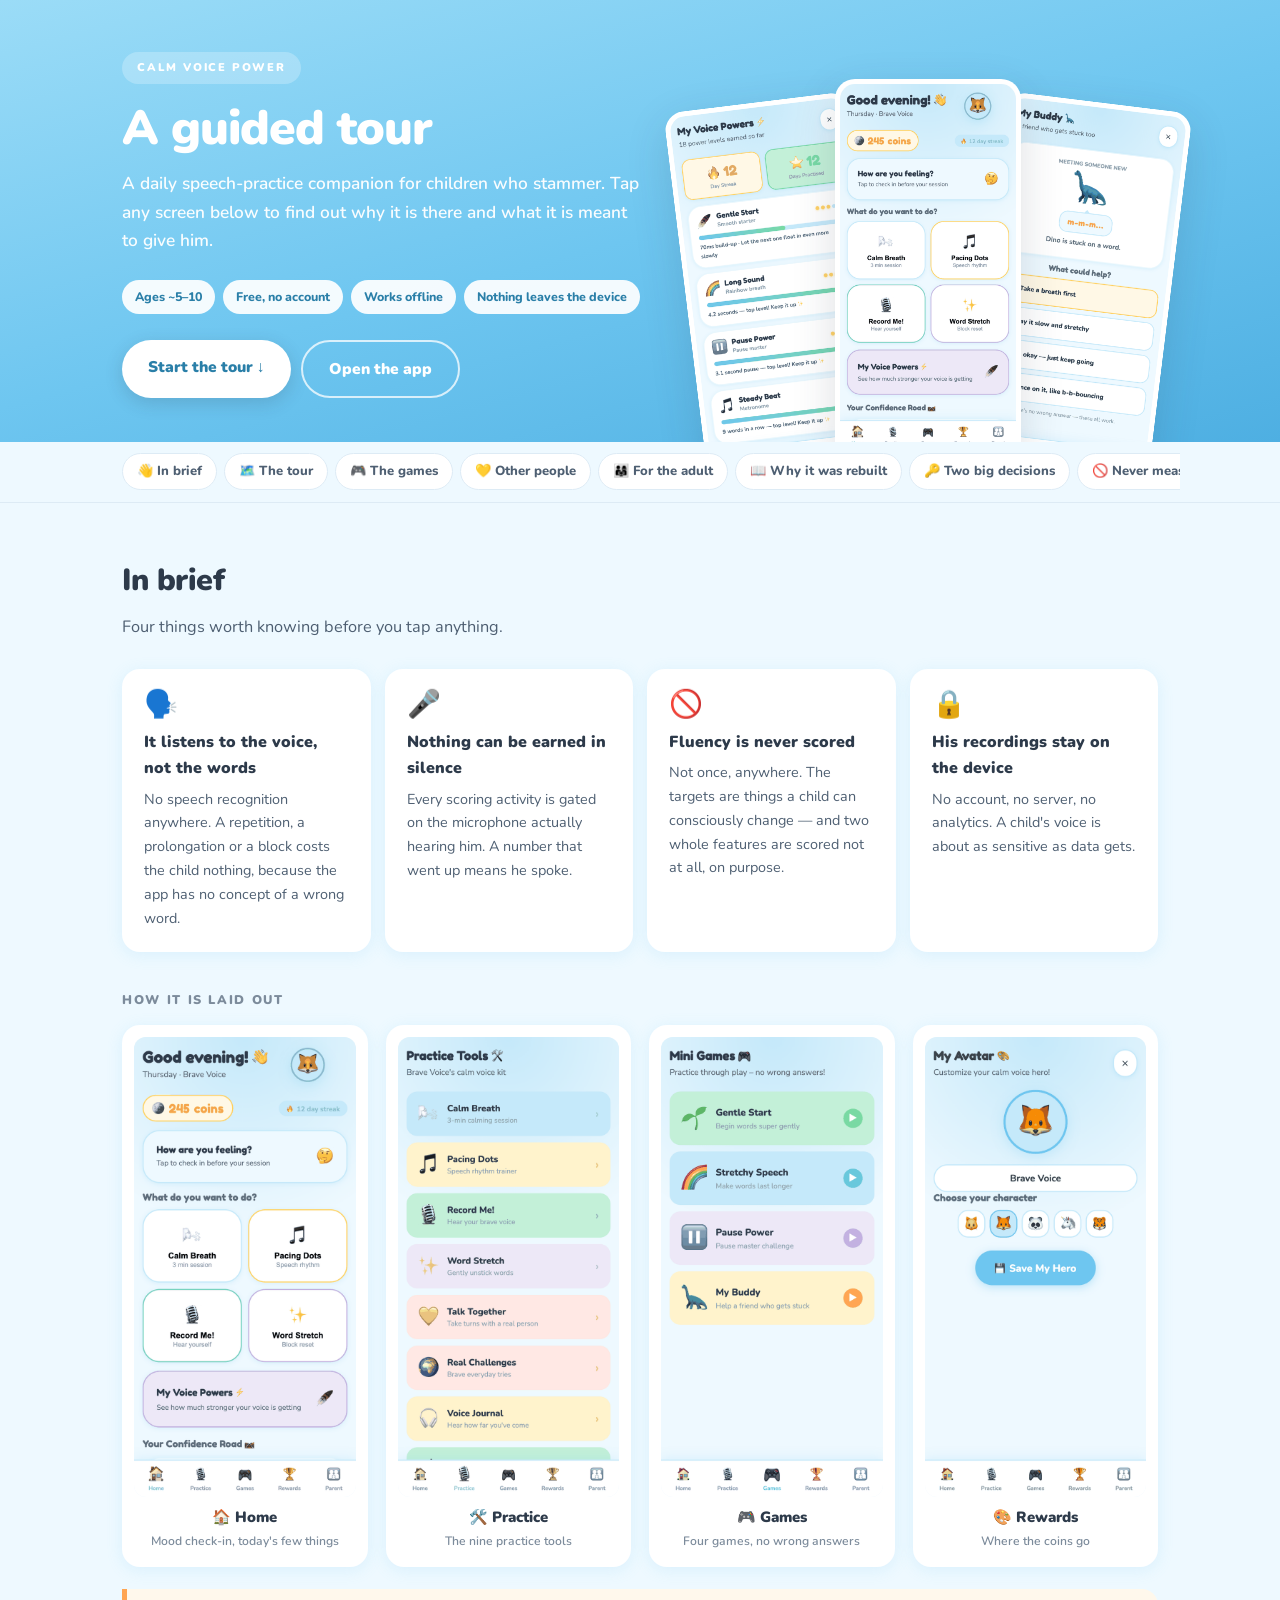
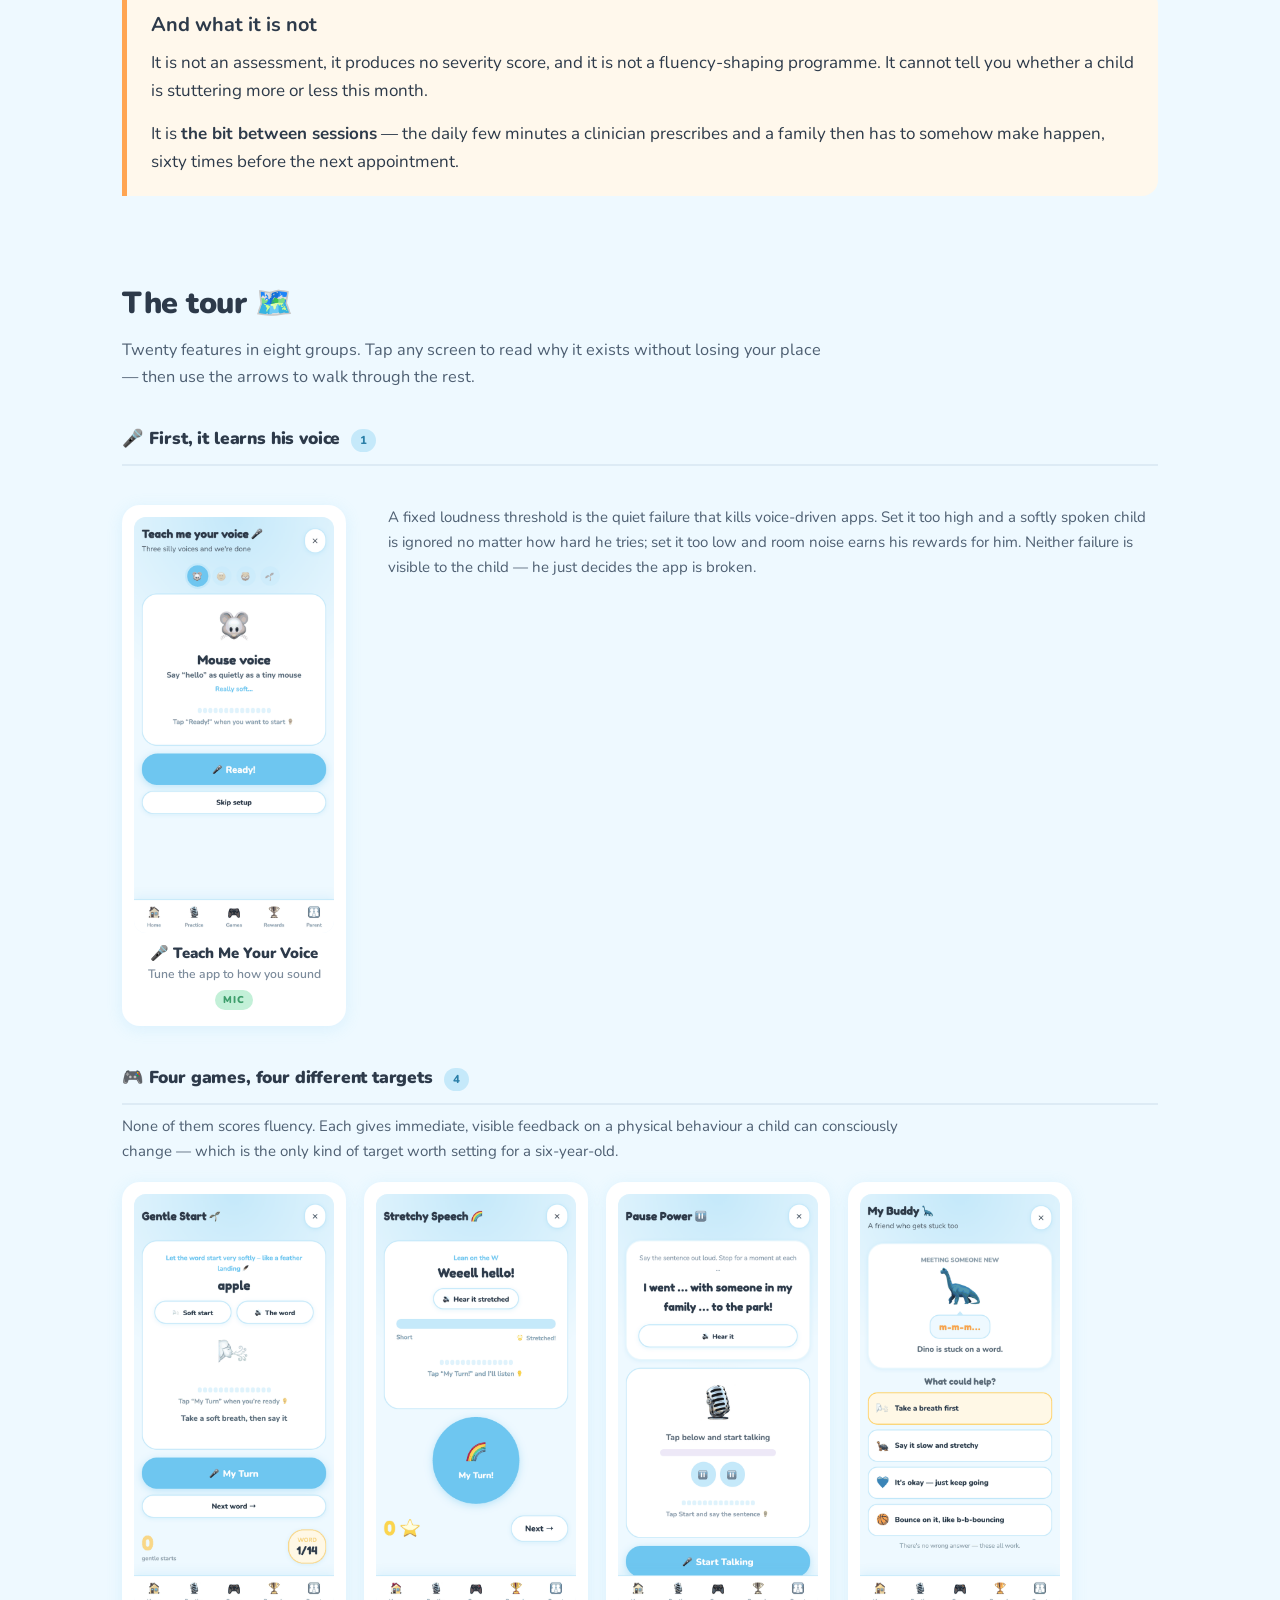
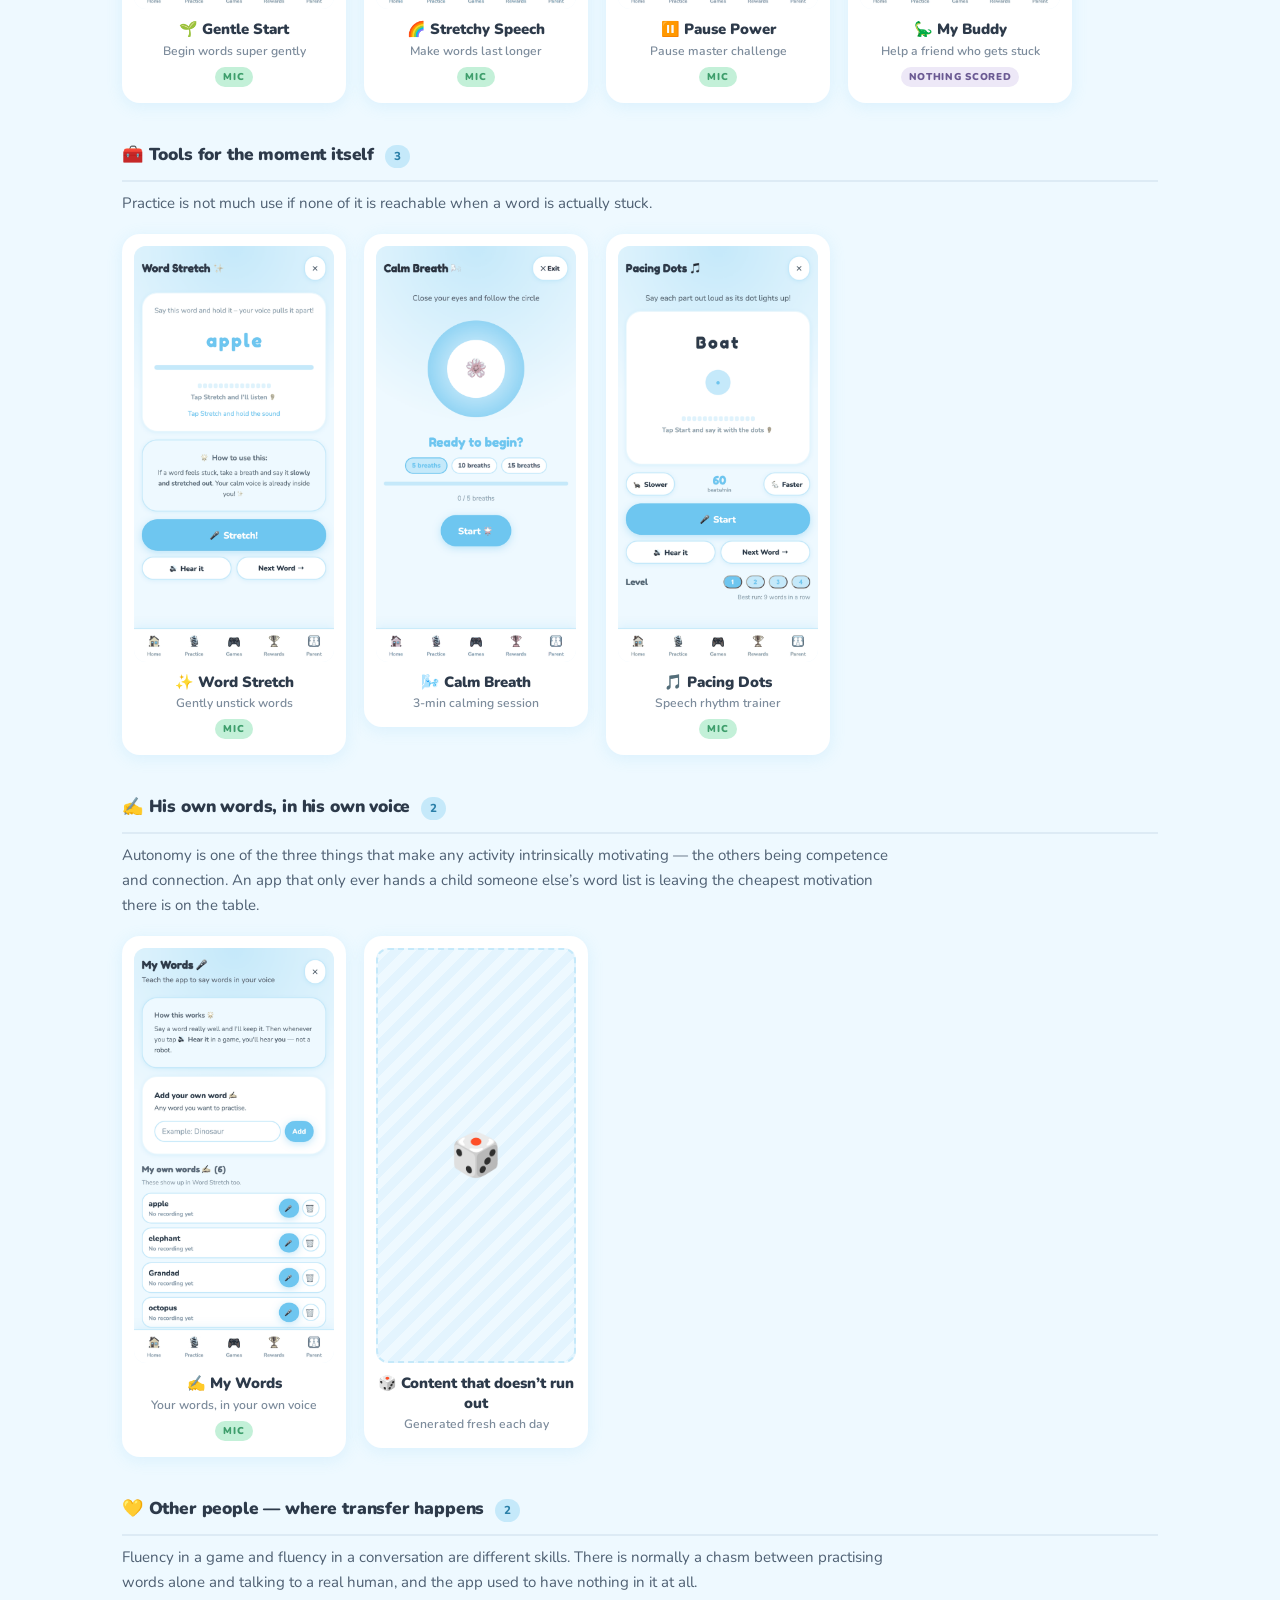
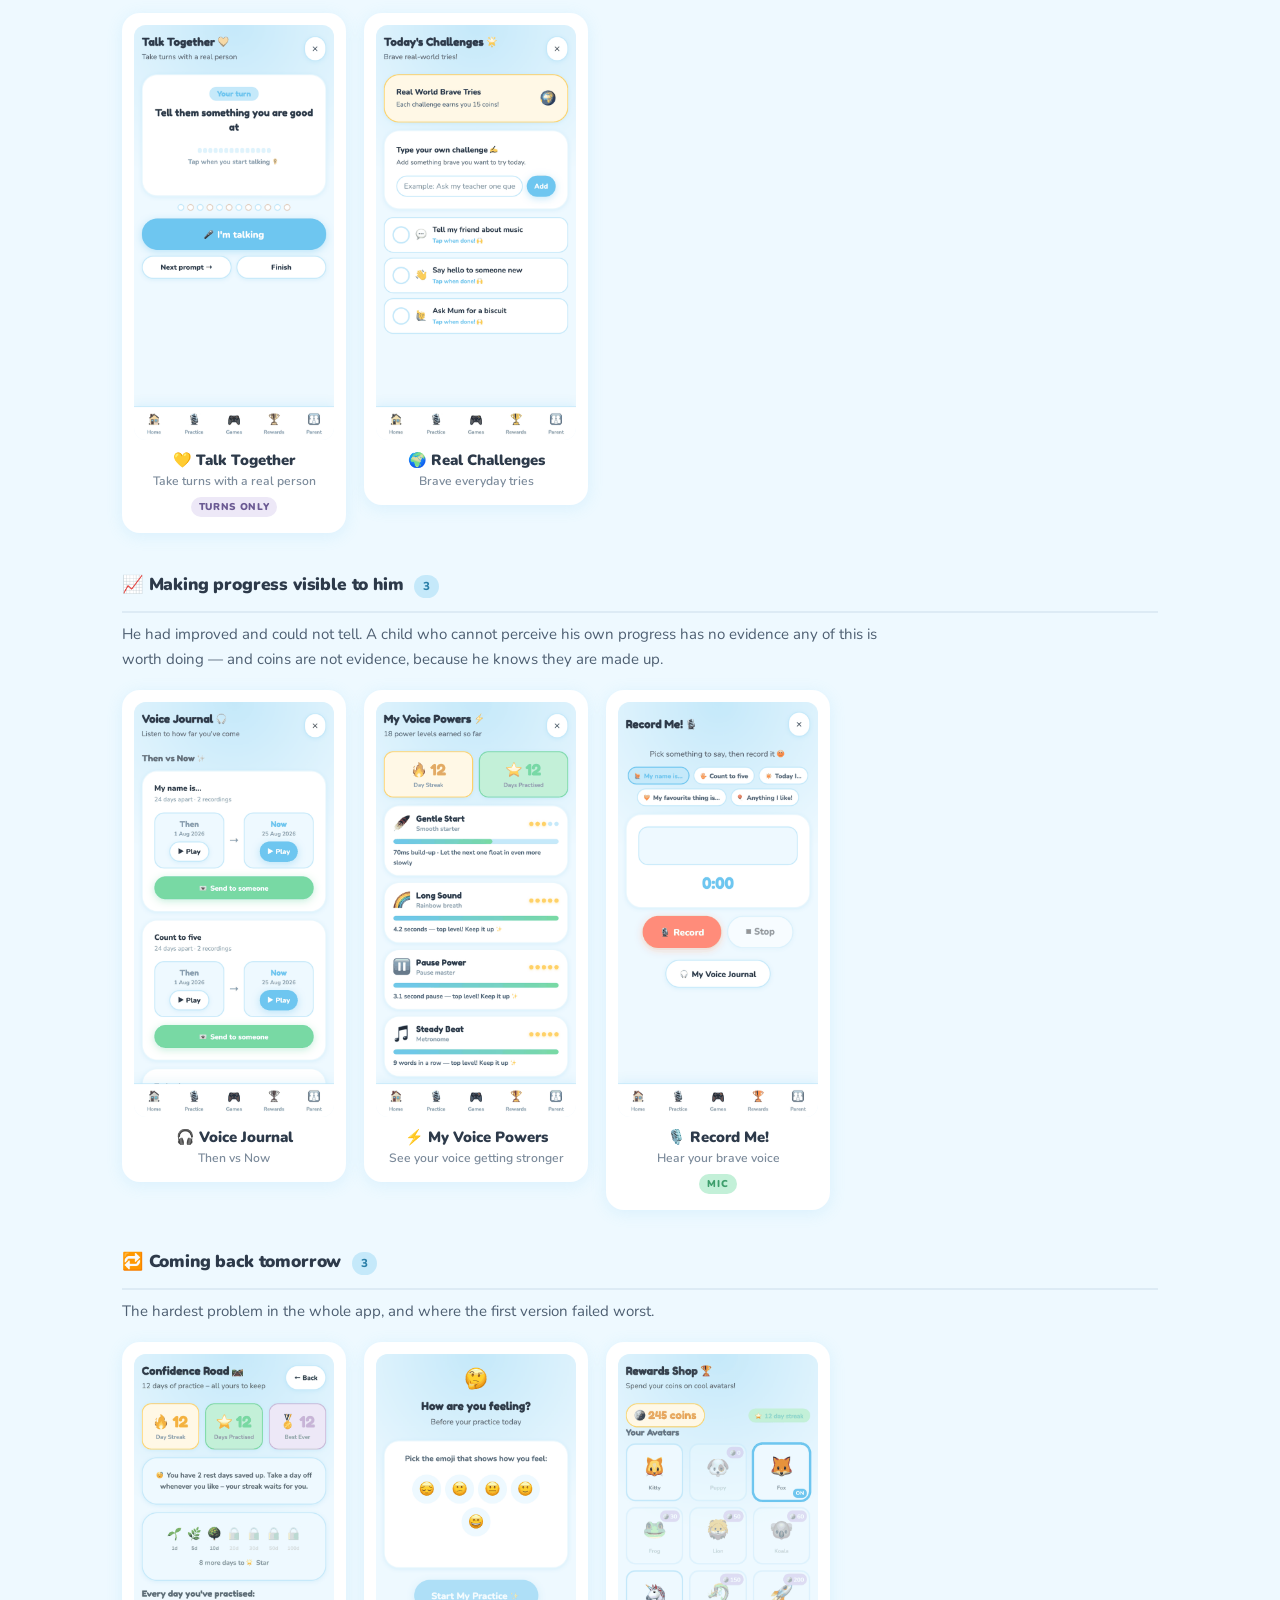
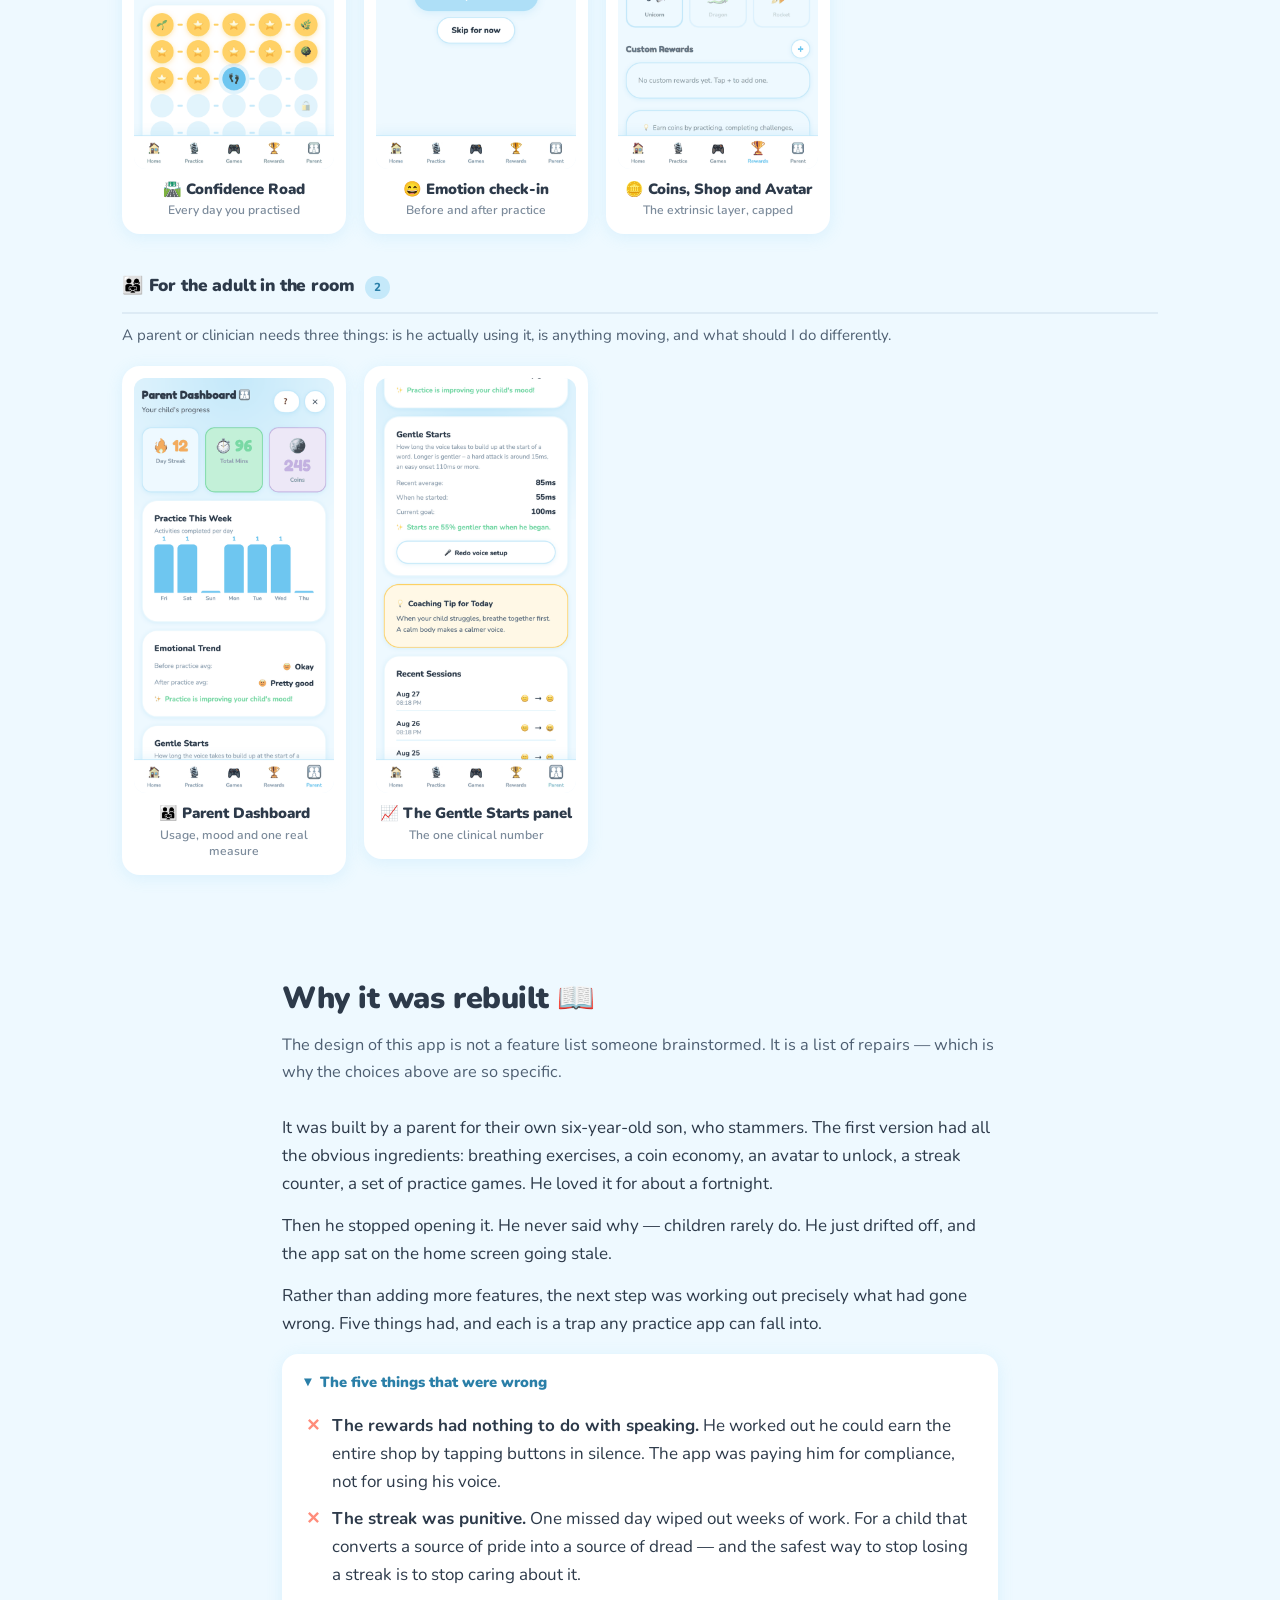
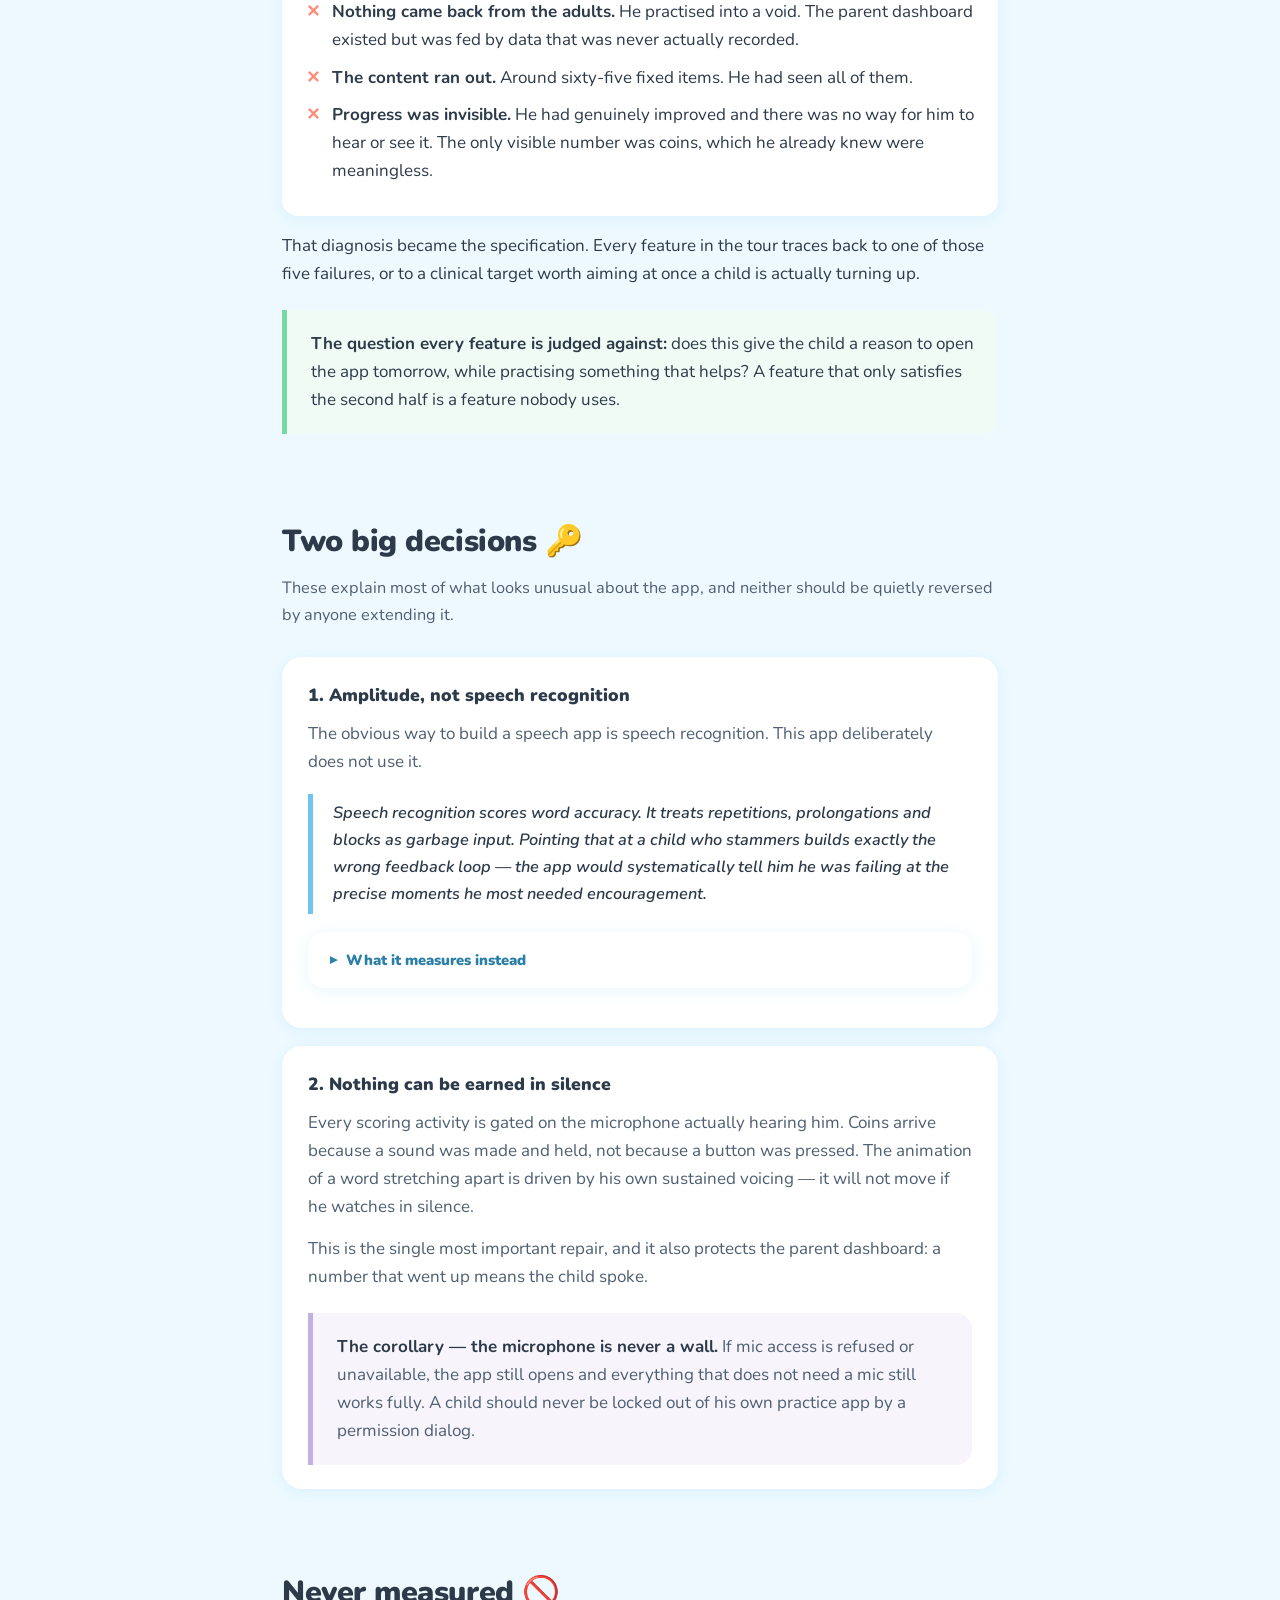
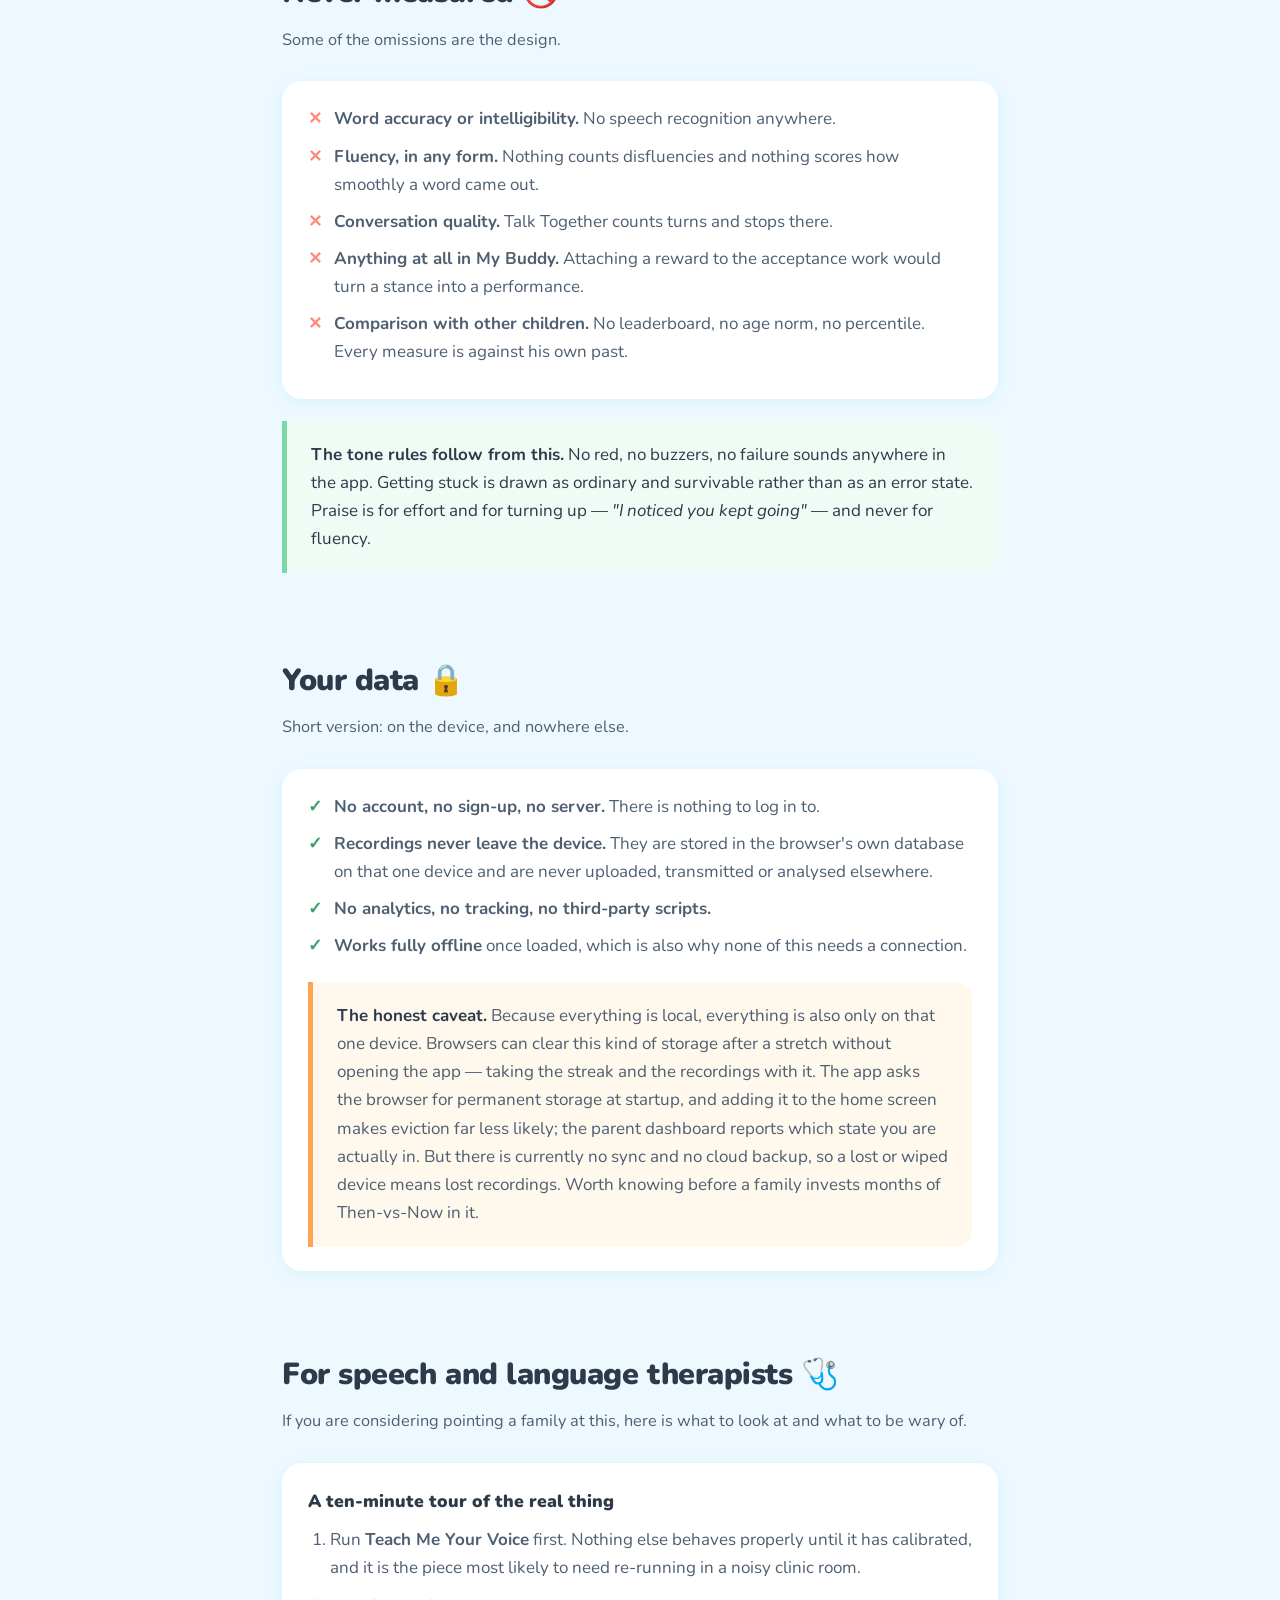
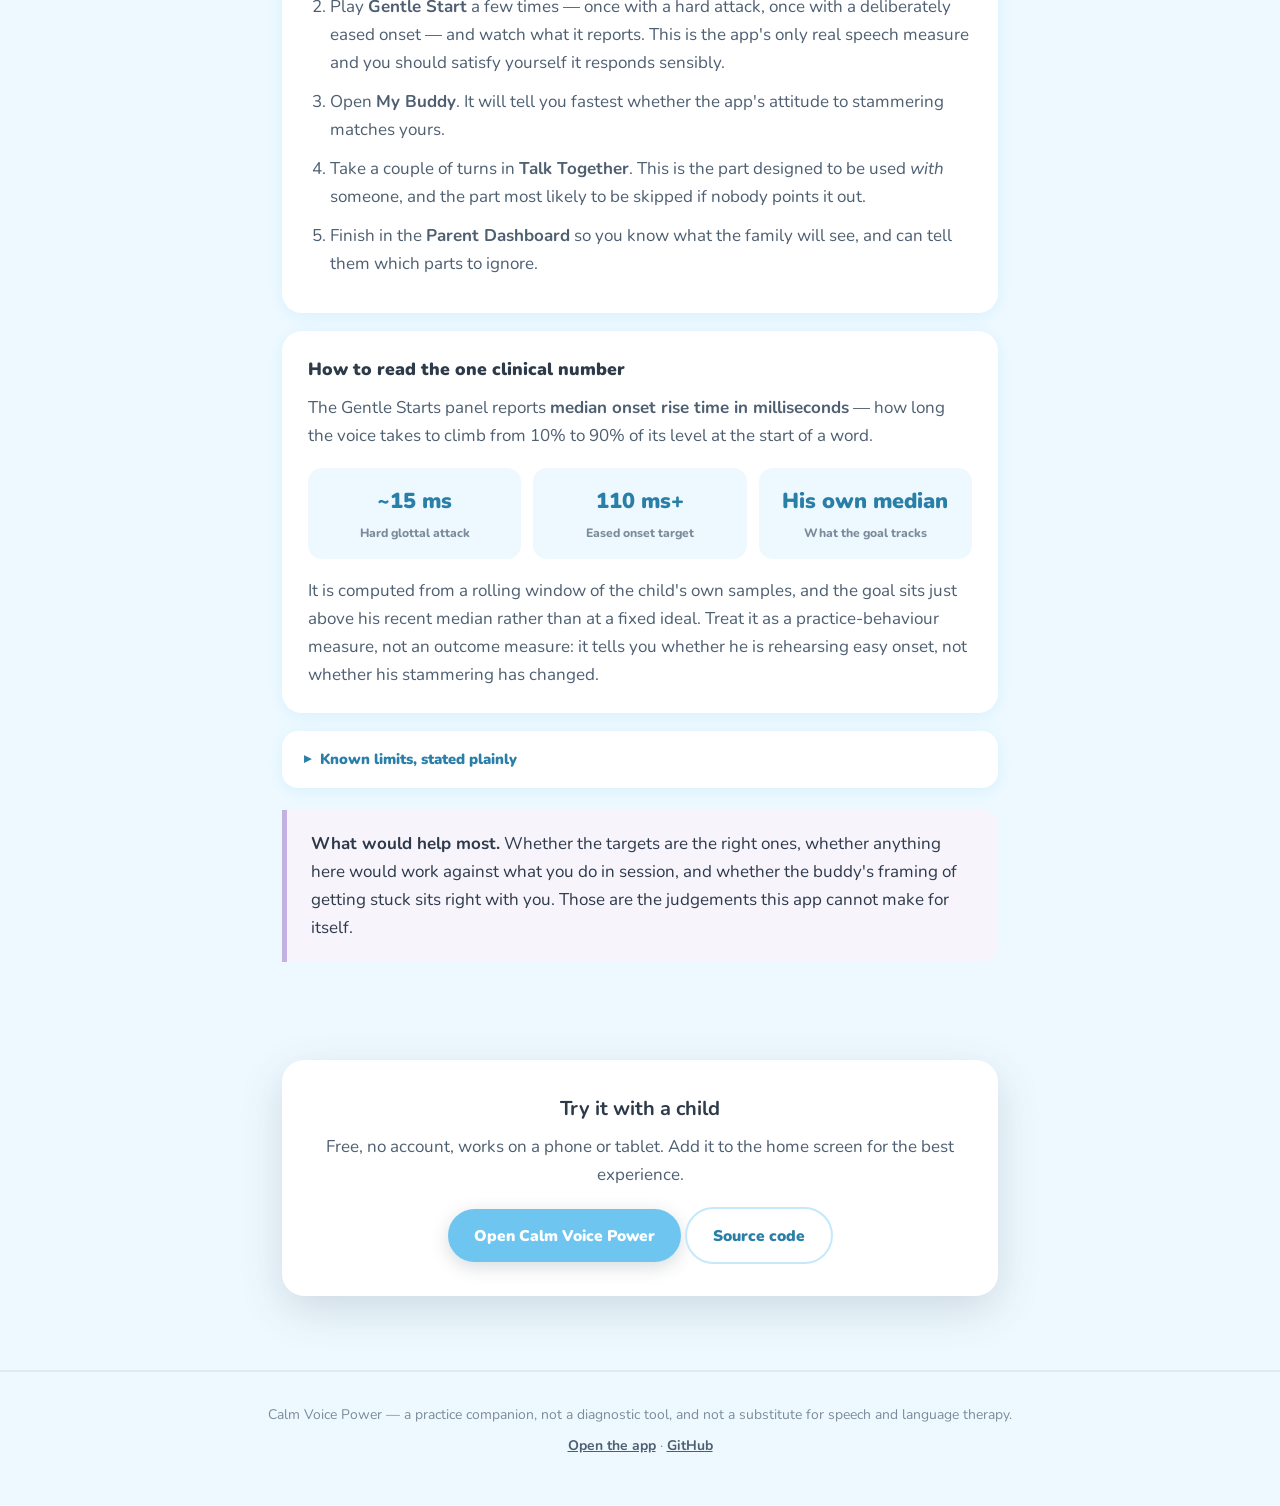
==== commit a88532d6: "feat: turn the features page into a visual guided tour The prose version was comprehensive and unrea" ====
--- a/features.html
+++ b/features.html
@@ -3,689 +3,976 @@
 <head>
 <meta charset="UTF-8" />
 <meta name="viewport" content="width=device-width, initial-scale=1.0" />
-<title>Calm Voice Power — why it works this way</title>
-<meta name="description" content="Every feature in Calm Voice Power, why it exists, and what it gives a child who stammers or the adult helping them." />
+<title>Calm Voice Power — a guided tour</title>
+<meta name="description" content="A guided tour of Calm Voice Power: a daily speech-practice companion for children who stammer. Every screen, why it is there, and what it gives the child or the adult helping them." />
 <meta name="theme-color" content="#6EC6F0" />
 <link rel="apple-touch-icon" href="icons/icon-192.png" />
+<meta property="og:title" content="Calm Voice Power — a guided tour" />
+<meta property="og:description" content="Every feature, why it exists, and what it gives a child who stammers." />
+<meta property="og:image" content="icons/icon-512.png" />
 <link rel="preconnect" href="https://fonts.googleapis.com" />
 <link rel="preconnect" href="https://fonts.gstatic.com" crossorigin />
 <link rel="stylesheet" href="https://fonts.googleapis.com/css2?family=Nunito:wght@400;600;700;800;900&display=swap" />
 <style>
   :root {
-    --sky:#6EC6F0; --sky-light:#C5E9FA; --sky-pale:#EEF9FF;
-    --sun:#FFD166; --sun-warm:#FFA552; --mint:#78D9A4; --mint-light:#C3F0D8;
+    --sky:#6EC6F0; --sky-light:#C5E9FA; --sky-pale:#EEF9FF; --sky-deep:#2A7FA8;
+    --sun:#FFD166; --sun-warm:#FFA552; --mint:#78D9A4; --mint-deep:#3E9E6C;
     --lavender:#C3B1E1; --lavender-light:#EDE8F7; --coral:#FF8C7A;
     --ink:#2D3A4A; --ink-soft:#4E5F72; --ink-faint:#7C8B9B;
-    --white:#fff; --rule:#DCEAF4;
-    --wrap:820px;
+    --white:#fff; --rule:#DDEBF5;
+    --shadow:0 3px 16px rgba(110,198,240,0.16);
+    --shadow-lg:0 14px 44px rgba(45,58,74,0.16);
+    --wrap:1080px; --text:760px;
   }
   *,*::before,*::after { box-sizing:border-box; margin:0; padding:0; }
-  html { -webkit-text-size-adjust:100%; scroll-behavior:smooth; }
+  html { -webkit-text-size-adjust:100%; scroll-behavior:smooth; scroll-padding-top:78px; }
   body {
     font-family:'Nunito',-apple-system,BlinkMacSystemFont,'Segoe UI',sans-serif;
-    color:var(--ink); background:var(--sky-pale);
-    line-height:1.65; font-size:17px;
-  }
+    color:var(--ink); background:var(--sky-pale); line-height:1.65; font-size:17px;
+  }
+  img { max-width:100%; display:block; }
+  a { color:var(--sky-deep); font-weight:700; }
   .wrap { max-width:var(--wrap); margin:0 auto; padding:0 22px; }
-
-  /* ── Masthead ───────────────────────────── */
-  header.top {
-    background:linear-gradient(160deg,#8FD5F5 0%,var(--sky) 55%,#54B4E4 100%);
-    color:var(--white); padding:56px 0 48px; text-align:center;
-  }
-  header.top .badge {
-    display:inline-block; font-size:0.72rem; font-weight:800; letter-spacing:0.14em;
-    text-transform:uppercase; background:rgba(255,255,255,0.22);
-    padding:7px 16px; border-radius:999px; margin-bottom:20px;
-  }
-  header.top h1 { font-size:clamp(1.9rem,6vw,2.7rem); font-weight:900; line-height:1.15; letter-spacing:-0.01em; }
-  header.top .tag { margin-top:14px; font-size:1.06rem; font-weight:600; opacity:0.95; max-width:34em; margin-left:auto; margin-right:auto; }
-  header.top .facts { margin-top:26px; display:flex; flex-wrap:wrap; gap:9px; justify-content:center; }
-  header.top .facts span {
-    background:rgba(255,255,255,0.9); color:#2A6E92; font-weight:800; font-size:0.8rem;
-    padding:7px 14px; border-radius:999px;
-  }
+  .narrow { max-width:var(--text); }
+
+  /* ── Hero ───────────────────────────────── */
+  header.hero {
+    background:linear-gradient(165deg,#9BDCF7 0%,var(--sky) 52%,#4EAFE2 100%);
+    color:var(--white); padding:52px 0 0; overflow:hidden;
+  }
+  .hero-grid { display:grid; gap:34px; grid-template-columns:1fr; align-items:end; }
+  @media (min-width:900px) { .hero-grid { grid-template-columns:1.05fr 0.95fr; gap:40px; } }
+  .badge {
+    display:inline-block; font-size:0.7rem; font-weight:900; letter-spacing:0.16em;
+    text-transform:uppercase; background:rgba(255,255,255,0.24);
+    padding:7px 15px; border-radius:999px; margin-bottom:18px;
+  }
+  header.hero h1 { font-size:clamp(2rem,6.4vw,3rem); font-weight:900; line-height:1.1; letter-spacing:-0.02em; }
+  header.hero .tag { margin-top:15px; font-size:1.08rem; font-weight:600; opacity:0.96; max-width:30em; }
+  .chips { margin-top:24px; display:flex; flex-wrap:wrap; gap:8px; }
+  .chips span {
+    background:rgba(255,255,255,0.92); color:var(--sky-deep); font-weight:800;
+    font-size:0.78rem; padding:7px 13px; border-radius:999px;
+  }
+  .hero-cta { margin-top:26px; padding-bottom:44px; display:flex; flex-wrap:wrap; gap:10px; }
+  .btn {
+    display:inline-block; background:var(--white); color:var(--sky-deep); font-weight:900;
+    padding:14px 26px; border-radius:999px; text-decoration:none; font-size:0.97rem;
+    box-shadow:0 5px 18px rgba(45,58,74,0.18); border:none; cursor:pointer;
+    font-family:inherit;
+  }
+  .btn.outline { background:transparent; color:var(--white); box-shadow:none; border:2px solid rgba(255,255,255,0.75); }
+
+  /* Three overlapping phone screens: a brochure cover, not a diagram. */
+  .fan { position:relative; height:330px; display:none; }
+  @media (min-width:900px) { .fan { display:block; } }
+  .fan .ph { position:absolute; bottom:-30px; width:186px; border-radius:20px 20px 0 0;
+    box-shadow:var(--shadow-lg); overflow:hidden; border:5px solid #fff; border-bottom:none; background:#fff; }
+  .fan .ph:nth-child(1) { left:0;    transform:rotate(-7deg); }
+  .fan .ph:nth-child(2) { left:150px; bottom:-8px; z-index:2; }
+  .fan .ph:nth-child(3) { left:300px; transform:rotate(7deg); }
+
+  /* ── Sticky section index ───────────────── */
+  nav.index {
+    position:sticky; top:0; z-index:40; background:rgba(238,249,255,0.94);
+    backdrop-filter:blur(10px); border-bottom:1.5px solid var(--rule);
+  }
+  nav.index .row { display:flex; gap:7px; overflow-x:auto; padding:11px 22px; max-width:var(--wrap); margin:0 auto;
+    scrollbar-width:none; }
+  nav.index .row::-webkit-scrollbar { display:none; }
+  nav.index a {
+    flex:0 0 auto; background:var(--white); border:1.5px solid var(--rule);
+    border-radius:999px; padding:7px 14px; font-size:0.82rem; font-weight:800;
+    color:var(--ink-soft); text-decoration:none; white-space:nowrap;
+  }
+  nav.index a:hover { border-color:var(--sky); color:var(--sky-deep); }
 
   /* ── Sections ───────────────────────────── */
-  section { padding:46px 0 6px; }
-  section > .wrap > h2 {
-    font-size:clamp(1.35rem,4vw,1.75rem); font-weight:900; letter-spacing:-0.01em;
-    margin-bottom:8px;
-  }
-  section > .wrap > h2 + .lede { color:var(--ink-soft); font-size:1rem; margin-bottom:26px; max-width:44em; }
+  section { padding:52px 0 8px; }
+  h2 { font-size:clamp(1.4rem,4vw,1.9rem); font-weight:900; letter-spacing:-0.015em; }
+  h2 + .lede { color:var(--ink-soft); font-size:1.02rem; margin-top:9px; max-width:44em; }
+  .sec-head { margin-bottom:28px; }
   p + p { margin-top:14px; }
-  a { color:#2A7FA8; font-weight:700; }
-
-  .card {
-    background:var(--white); border-radius:20px; padding:24px 26px;
-    box-shadow:0 3px 16px rgba(110,198,240,0.16); margin-bottom:18px;
-  }
+
+  /* ── At-a-glance pillars ────────────────── */
+  .pillars { display:grid; gap:14px; grid-template-columns:repeat(auto-fit,minmax(215px,1fr)); }
+  .pillar { background:var(--white); border-radius:18px; padding:22px; box-shadow:var(--shadow); }
+  .pillar .ic { font-size:1.7rem; line-height:1; }
+  .pillar h3 { font-size:1rem; font-weight:900; margin:11px 0 6px; }
+  .pillar p { font-size:0.9rem; color:var(--ink-soft); }
+
+  /* ── The tour ───────────────────────────── */
+  .group { margin-bottom:38px; }
+  .group-head { display:flex; align-items:baseline; gap:11px; flex-wrap:wrap;
+    padding-bottom:11px; border-bottom:2px solid var(--rule); margin-bottom:9px; margin-top:6px; }
+  .group-head h3 { font-size:1.08rem; font-weight:900; letter-spacing:-0.01em; color:var(--ink); }
+  .group-head .count { font-size:0.72rem; font-weight:800; color:var(--sky-deep);
+    background:var(--sky-light); border-radius:999px; padding:2px 9px; }
+  .group > .why { font-size:0.94rem; color:var(--ink-soft); margin-bottom:18px; max-width:52em; }
+
+  .tiles { display:grid; gap:18px; justify-content:start;
+    grid-template-columns:repeat(auto-fill,minmax(196px,224px)); }
+
+  /* One group holds a single feature. Left as a lone stretched tile it reads as
+     a rendering fault, so on a wide screen its reasoning sits beside it. */
+  @media (min-width:900px) {
+    .group.slim { display:grid; grid-template-columns:236px 1fr; gap:30px; align-items:start; }
+    .group.slim > .group-head { grid-column:1 / -1; }
+    .group.slim > .why { margin-bottom:0; order:2; }
+    .group.slim > .tiles { order:1; }
+  }
+  .tile { position:relative; }
+  .tile-open {
+    display:block; width:100%; background:var(--white); border:2px solid transparent;
+    border-radius:18px; padding:10px 10px 14px; box-shadow:var(--shadow);
+    cursor:pointer; font-family:inherit; text-align:center; color:inherit;
+    transition:transform .16s ease, box-shadow .16s ease, border-color .16s ease;
+  }
+  .tile-open:hover, .tile-open:focus-visible {
+    transform:translateY(-3px); box-shadow:var(--shadow-lg); border-color:var(--sky); outline:none;
+  }
+  .tile-open .shot {
+    display:block; border-radius:12px; overflow:hidden; background:var(--sky-pale);
+    aspect-ratio:414/860; margin-bottom:11px; position:relative;
+  }
+  .tile-open .shot img { width:100%; height:100%; object-fit:cover; object-position:top center; }
+  .tile-open .shot::after {
+    content:'🔍 See why'; position:absolute; inset:auto 0 0 0; background:linear-gradient(transparent,rgba(45,58,74,0.82));
+    color:#fff; font-size:0.72rem; font-weight:800; padding:22px 6px 7px; opacity:0; transition:opacity .16s ease;
+  }
+  .tile-open:hover .shot::after, .tile-open:focus-visible .shot::after { opacity:1; }
+  .tile-open .name { display:block; font-size:0.93rem; font-weight:900; line-height:1.3; }
+  .tile-open .sub  { display:block; font-size:0.76rem; color:var(--ink-faint); margin-top:3px; font-weight:600; }
+  .flag {
+    display:inline-block; font-size:0.62rem; font-weight:900; letter-spacing:0.07em;
+    text-transform:uppercase; border-radius:999px; padding:3px 8px; margin-top:8px;
+    background:var(--lavender-light); color:#6B5A93;
+  }
+  .flag.mic { background:var(--mint-light,#C3F0D8); color:var(--mint-deep); }
+
+  /* Under-the-hood item: real feature, no screen of its own. */
+  .tile-open.mech .shot {
+    display:flex; align-items:center; justify-content:center; font-size:2.6rem;
+    background:repeating-linear-gradient(135deg,var(--sky-pale),var(--sky-pale) 9px,#E3F4FE 9px,#E3F4FE 18px);
+    border:2px dashed var(--sky-light);
+  }
+  .tile-open.mech .shot::after { content:'🔍 How it works'; }
+
+  /* ── Lightbox ───────────────────────────── */
+  dialog#lb {
+    border:none; padding:0; background:transparent; max-width:min(940px,94vw); width:100%;
+    max-height:92vh; color:var(--ink);
+    margin:auto;   /* the reset above clears the UA margin that centres a modal */
+  }
+  dialog#lb::backdrop { background:rgba(24,38,52,0.72); backdrop-filter:blur(3px); }
+  .lb-box { background:var(--white); border-radius:22px; overflow:hidden; box-shadow:var(--shadow-lg);
+    display:grid; grid-template-columns:1fr; max-height:92vh; }
+  @media (min-width:760px) { .lb-box { grid-template-columns:300px 1fr; } }
+  .lb-shot { background:linear-gradient(160deg,#DFF2FC,#BFE6F8); padding:20px; display:flex;
+    align-items:flex-start; justify-content:center; }
+  .lb-shot img { border-radius:14px; box-shadow:var(--shadow-lg); max-height:60vh; width:auto; }
+  @media (max-width:759px) { .lb-shot img { max-height:34vh; } }
+  .lb-body { padding:26px 28px; overflow-y:auto; }
+  .lb-top { display:flex; justify-content:space-between; align-items:flex-start; gap:14px; }
+  .lb-body h3 { font-size:1.28rem; font-weight:900; line-height:1.25; }
+  .lb-close { background:var(--sky-pale); border:none; border-radius:50%; width:36px; height:36px;
+    font-size:1rem; cursor:pointer; flex:0 0 auto; color:var(--ink-soft); font-family:inherit; }
+  .lb-nav { display:flex; align-items:center; gap:10px; margin-top:22px; padding-top:18px;
+    border-top:1.5px solid var(--rule); }
+  .lb-nav button { background:var(--sky-pale); border:1.5px solid var(--rule); border-radius:999px;
+    padding:9px 17px; font-weight:800; font-size:0.85rem; cursor:pointer; font-family:inherit; color:var(--ink-soft); }
+  .lb-nav button:hover:not(:disabled) { border-color:var(--sky); color:var(--sky-deep); }
+  .lb-nav button:disabled { opacity:0.4; cursor:default; }
+  .lb-nav .of { margin-left:auto; font-size:0.8rem; color:var(--ink-faint); font-weight:800; }
+
+  /* ── Detail rows (shared by lightbox + print) ── */
+  .row { margin-top:14px; font-size:0.96rem; color:var(--ink-soft); }
+  .row b { display:block; font-size:0.68rem; letter-spacing:0.1em; text-transform:uppercase;
+    color:var(--ink-faint); margin-bottom:3px; font-weight:900; }
+  .row.why b   { color:var(--sky); }
+  .row.gives b { color:var(--mint-deep); }
+  .detail[hidden] { display:none; }
+
+  /* ── Long-form ──────────────────────────── */
+  .card { background:var(--white); border-radius:20px; padding:24px 26px; box-shadow:var(--shadow); margin-bottom:18px; }
   .card h3 { font-size:1.1rem; font-weight:900; margin-bottom:10px; }
   .card p, .card li { color:var(--ink-soft); }
-  .card.plain { box-shadow:none; border:1.5px solid var(--rule); }
-
-  .note {
-    border-left:5px solid var(--sun-warm); background:#FFF8EC;
-    border-radius:0 16px 16px 0; padding:20px 24px; margin:22px 0;
-  }
+  .note { border-left:5px solid var(--sun-warm); background:#FFF8EC; border-radius:0 16px 16px 0;
+    padding:20px 24px; margin:22px 0; }
   .note strong { color:var(--ink); }
-  .note.calm { border-left-color:var(--mint); background:#F1FBF5; }
+  .note.calm  { border-left-color:var(--mint); background:#F1FBF5; }
   .note.quiet { border-left-color:var(--lavender); background:#F7F4FC; }
-
-  blockquote {
-    border-left:5px solid var(--sky); padding:6px 0 6px 20px; margin:20px 0;
-    font-size:1.03rem; color:var(--ink); font-weight:600; font-style:italic;
-  }
-
-  /* ── Feature groups ─────────────────────── */
-  .group { margin-bottom:34px; }
-  .group > h3 {
-    font-size:0.78rem; font-weight:900; letter-spacing:0.13em; text-transform:uppercase;
-    color:var(--ink-faint); padding-bottom:9px; border-bottom:2px solid var(--rule);
-    margin-bottom:18px;
-  }
-  .group > .group-why { color:var(--ink-soft); font-size:0.97rem; margin:-8px 0 18px; }
-
-  .feat {
-    background:var(--white); border-radius:18px; padding:20px 22px; margin-bottom:14px;
-    box-shadow:0 2px 12px rgba(110,198,240,0.13);
-  }
-  .feat h4 { font-size:1.05rem; font-weight:900; display:flex; gap:10px; align-items:baseline; }
-  .feat h4 .ico { font-size:1.3rem; line-height:1; }
-  .feat .row { margin-top:11px; font-size:0.95rem; color:var(--ink-soft); }
-  .feat .row b {
-    display:block; font-size:0.7rem; letter-spacing:0.1em; text-transform:uppercase;
-    color:var(--ink-faint); margin-bottom:2px; font-weight:900;
-  }
-  .feat .row.gives b { color:var(--mint); }
-  .feat .row.why b { color:var(--sky); }
-  .feat.unscored { border:2px dashed var(--lavender); box-shadow:none; }
-  .pill {
-    display:inline-block; font-size:0.66rem; font-weight:900; letter-spacing:0.08em;
-    text-transform:uppercase; background:var(--lavender-light); color:#6B5A93;
-    padding:4px 10px; border-radius:999px; vertical-align:middle;
-  }
-
+  blockquote { border-left:5px solid var(--sky); padding:6px 0 6px 20px; margin:18px 0;
+    font-size:1.02rem; color:var(--ink); font-weight:600; font-style:italic; }
   ul.tick { list-style:none; }
   ul.tick li { padding-left:26px; position:relative; margin-bottom:9px; }
-  ul.tick li::before { content:'✓'; position:absolute; left:0; color:var(--mint); font-weight:900; }
+  ul.tick li::before { content:'✓'; position:absolute; left:0; color:var(--mint-deep); font-weight:900; }
   ul.cross li::before { content:'✕'; color:var(--coral); }
   ol.steps { padding-left:22px; }
-  ol.steps li { margin-bottom:11px; }
-
-  .num-grid { display:grid; gap:14px; grid-template-columns:repeat(auto-fit,minmax(150px,1fr)); margin:20px 0; }
-  .num { background:var(--white); border-radius:16px; padding:18px; text-align:center; box-shadow:0 2px 12px rgba(110,198,240,0.13); }
-  .num .v { font-size:1.5rem; font-weight:900; color:var(--sky); }
-  .num .k { font-size:0.8rem; color:var(--ink-faint); font-weight:700; margin-top:4px; }
-
-  .cta {
-    background:var(--white); border-radius:22px; padding:28px; text-align:center;
-    box-shadow:0 6px 24px rgba(110,198,240,0.22); margin:10px 0 20px;
-  }
-  .btn {
-    display:inline-block; background:var(--sky); color:var(--white); font-weight:900;
-    padding:15px 30px; border-radius:999px; text-decoration:none; font-size:1rem;
-    box-shadow:0 4px 14px rgba(110,198,240,0.5); margin:6px;
-  }
-  .btn.ghost { background:var(--white); color:#2A7FA8; border:2px solid var(--sky-light); box-shadow:none; }
-
-  footer {
-    margin-top:44px; padding:34px 0 46px; border-top:2px solid var(--rule);
-    color:var(--ink-faint); font-size:0.88rem; text-align:center;
-  }
+  ol.steps li { margin-bottom:11px; color:var(--ink-soft); }
+  details.more { background:var(--white); border-radius:16px; box-shadow:var(--shadow); margin:16px 0; overflow:hidden; }
+  details.more > summary {
+    cursor:pointer; padding:16px 22px; font-weight:900; font-size:0.92rem; color:var(--sky-deep);
+    list-style:none; display:flex; align-items:center; gap:9px;
+  }
+  details.more > summary::-webkit-details-marker { display:none; }
+  details.more > summary::before { content:'▸'; font-size:0.85rem; transition:transform .15s ease; }
+  details.more[open] > summary::before { transform:rotate(90deg); }
+  details.more > .inner { padding:2px 24px 22px; }
+  details.more > .inner > *:first-child { margin-top:0; }
+  .nums { display:grid; gap:12px; grid-template-columns:repeat(auto-fit,minmax(148px,1fr)); margin:18px 0; }
+  .num { background:var(--sky-pale); border-radius:14px; padding:16px; text-align:center; }
+  .num .v { font-size:1.35rem; font-weight:900; color:var(--sky-deep); }
+  .num .k { font-size:0.76rem; color:var(--ink-faint); font-weight:800; margin-top:3px; }
+
+  .cta-final { background:var(--white); border-radius:22px; padding:32px; text-align:center;
+    box-shadow:var(--shadow-lg); margin:16px 0 26px; }
+  .cta-final .btn { background:var(--sky); color:#fff; }
+  .cta-final .btn.outline { background:var(--white); color:var(--sky-deep); border:2px solid var(--sky-light); box-shadow:none; }
+
+  footer { margin-top:40px; padding:32px 0 48px; border-top:2px solid var(--rule);
+    color:var(--ink-faint); font-size:0.87rem; text-align:center; }
   footer a { color:var(--ink-soft); }
 
   @media (max-width:600px) {
     body { font-size:16px; }
-    .card, .feat { padding:18px 18px; }
-    header.top { padding:40px 0 36px; }
-  }
+    .tiles { grid-template-columns:repeat(auto-fill,minmax(144px,1fr)); gap:12px; }
+    .card { padding:19px; }
+  }
+  @media (prefers-reduced-motion:reduce) {
+    html { scroll-behavior:auto; }
+    .tile-open { transition:none; }
+  }
+  /* Printing turns the tour into a document: every detail visible, no chrome. */
   @media print {
-    body { background:var(--white); font-size:11pt; }
-    header.top { background:none; color:var(--ink); padding:0 0 18px; text-align:left; }
-    header.top .badge, header.top .facts span { background:none; color:var(--ink-faint); padding:0; }
-    .card, .feat, .cta, .num { box-shadow:none; border:1px solid #ccc; }
-    .btn { display:none; }
+    body { background:#fff; font-size:10.5pt; }
+    header.hero { background:none; color:var(--ink); padding:0 0 14px; }
+    .badge, .chips span { background:none; color:var(--ink-faint); padding:0; }
+    nav.index, .hero-cta, .fan, dialog#lb, .btn { display:none !important; }
+    .tiles { display:block; }
+    .tile { break-inside:avoid; margin-bottom:14px; }
+    .tile-open { box-shadow:none; border:1px solid #ccc; text-align:left; }
+    .tile-open .shot { display:none; }
+    .detail[hidden] { display:block !important; }
+    details.more > .inner { display:block !important; }
+    details.more { box-shadow:none; border:1px solid #ccc; }
+    .card, .num, .cta-final { box-shadow:none; border:1px solid #ccc; }
   }
 </style>
 </head>
 <body>
 
-<header class="top">
+<header class="hero">
+  <div class="wrap hero-grid">
+    <div>
+      <div class="badge">Calm Voice Power</div>
+      <h1>A guided tour</h1>
+      <p class="tag">A daily speech-practice companion for children who stammer. Tap any screen below to
+        find out why it is there and what it is meant to give him.</p>
+      <div class="chips">
+        <span>Ages ~5–10</span>
+        <span>Free, no account</span>
+        <span>Works offline</span>
+        <span>Nothing leaves the device</span>
+      </div>
+      <div class="hero-cta">
+        <a class="btn" href="#tour">Start the tour ↓</a>
+        <a class="btn outline" href="./">Open the app</a>
+      </div>
+    </div>
+    <div class="fan" aria-hidden="true">
+      <span class="ph"><img src="shots/voice-powers.png" alt="" width="620" /></span>
+      <span class="ph"><img src="shots/home.png" alt="" width="620" /></span>
+      <span class="ph"><img src="shots/buddy.png" alt="" width="620" /></span>
+    </div>
+  </div>
+</header>
+
+<nav class="index" aria-label="Sections">
+  <div class="row">
+    <a href="#glance">👋 In brief</a>
+    <a href="#tour">🗺️ The tour</a>
+    <a href="#g-games">🎮 The games</a>
+    <a href="#g-people">💛 Other people</a>
+    <a href="#g-adult">👨‍👩‍👧 For the adult</a>
+    <a href="#story">📖 Why it was rebuilt</a>
+    <a href="#decisions">🔑 Two big decisions</a>
+    <a href="#never">🚫 Never measured</a>
+    <a href="#data">🔒 Your data</a>
+    <a href="#therapists">🩺 For therapists</a>
+  </div>
+</nav>
+
+<!-- ────────── IN BRIEF ────────── -->
+<section id="glance">
   <div class="wrap">
-    <div class="badge">Calm Voice Power</div>
-    <h1>Why each feature exists</h1>
-    <p class="tag">A daily speech-practice companion for children who stammer — and an honest account of the
-      reasoning behind every part of it.</p>
-    <div class="facts">
-      <span>Ages ~5–10</span>
-      <span>Free, no account</span>
-      <span>Works offline</span>
-      <span>Nothing leaves the device</span>
-    </div>
-  </div>
-</header>
-
-<!-- ────────── WHAT THIS IS NOT ────────── -->
-<section>
+    <div class="sec-head">
+      <h2>In brief</h2>
+      <p class="lede">Four things worth knowing before you tap anything.</p>
+    </div>
+    <div class="pillars">
+      <div class="pillar">
+        <div class="ic">🗣️</div>
+        <h3>It listens to the voice, not the words</h3>
+        <p>No speech recognition anywhere. A repetition, a prolongation or a block costs the child
+          nothing, because the app has no concept of a wrong word.</p>
+      </div>
+      <div class="pillar">
+        <div class="ic">🎤</div>
+        <h3>Nothing can be earned in silence</h3>
+        <p>Every scoring activity is gated on the microphone actually hearing him. A number that
+          went up means he spoke.</p>
+      </div>
+      <div class="pillar">
+        <div class="ic">🚫</div>
+        <h3>Fluency is never scored</h3>
+        <p>Not once, anywhere. The targets are things a child can consciously change — and two whole
+          features are scored not at all, on purpose.</p>
+      </div>
+      <div class="pillar">
+        <div class="ic">🔒</div>
+        <h3>His recordings stay on the device</h3>
+        <p>No account, no server, no analytics. A child's voice is about as sensitive as data gets.</p>
+      </div>
+    </div>
+
+    <!-- Four thumbnails of the app's own navigation. A therapist being shown this
+         needs to know where the features live before reading why they exist. -->
+    <h3 style="font-size:0.79rem;font-weight:900;letter-spacing:0.13em;text-transform:uppercase;
+               color:var(--ink-faint);margin:38px 0 14px">How it is laid out</h3>
+    <div class="tiles" style="grid-template-columns:repeat(auto-fit,minmax(156px,1fr))">
+      <div class="tile"><div class="tile-open" style="cursor:default">
+        <span class="shot"><img src="shots/home.png" alt="The home screen" loading="lazy" width="620"></span>
+        <span class="name">🏠 Home</span><span class="sub">Mood check-in, today's few things</span>
+      </div></div>
+      <div class="tile"><div class="tile-open" style="cursor:default">
+        <span class="shot"><img src="shots/practice.png" alt="The practice hub" loading="lazy" width="620"></span>
+        <span class="name">🛠️ Practice</span><span class="sub">The nine practice tools</span>
+      </div></div>
+      <div class="tile"><div class="tile-open" style="cursor:default">
+        <span class="shot"><img src="shots/games.png" alt="The games hub" loading="lazy" width="620"></span>
+        <span class="name">🎮 Games</span><span class="sub">Four games, no wrong answers</span>
+      </div></div>
+      <div class="tile"><div class="tile-open" style="cursor:default">
+        <span class="shot"><img src="shots/avatar.png" alt="The avatar builder" loading="lazy" width="620"></span>
+        <span class="name">🎨 Rewards</span><span class="sub">Where the coins go</span>
+      </div></div>
+    </div>
+
+    <div class="note">
+      <h3 style="margin-bottom:8px">And what it is not</h3>
+      <p>It is not an assessment, it produces no severity score, and it is not a fluency-shaping
+        programme. It cannot tell you whether a child is stuttering more or less this month.</p>
+      <p>It is <strong>the bit between sessions</strong> — the daily few minutes a clinician prescribes and
+        a family then has to somehow make happen, sixty times before the next appointment.</p>
+    </div>
+  </div>
+</section>
+
+<!-- ────────── THE TOUR ────────── -->
+<section id="tour">
   <div class="wrap">
-    <div class="note">
-      <h3 style="margin-bottom:8px">Before anything else: what this is not</h3>
-      <p>It is not an assessment, it does not produce a severity score, and it is not a fluency-shaping
-        programme. It cannot tell you whether a child is stuttering more or less this month.</p>
-      <p>It is <strong>the bit between sessions</strong> — the daily few minutes of practice that a clinician
-        prescribes and a family then has to somehow make happen, sixty times before the next appointment.
-        Everything here is built to make a child <em>want</em> to open it tomorrow, while practising something
-        that is actually worth practising.</p>
-    </div>
+    <div class="sec-head">
+      <h2>The tour 🗺️</h2>
+      <p class="lede">Twenty features in eight groups. Tap any screen to read why it exists without
+        losing your place — then use the arrows to walk through the rest.</p>
+    </div>
+
+      <div class="group slim" id="g-setup">
+        <div class="group-head"><h3>🎤 First, it learns his voice</h3><span class="count">1</span></div>
+        <p class="why">A fixed loudness threshold is the quiet failure that kills voice-driven apps. Set it too high and a softly spoken child is ignored no matter how hard he tries; set it too low and room noise earns his rewards for him. Neither failure is visible to the child — he just decides the app is broken.</p>
+        <div class="tiles">
+          <article class="tile">
+            <button class="tile-open" type="button" data-shot="shots/voice-setup.png"
+                    aria-haspopup="dialog" aria-label="Teach Me Your Voice — why it is here">
+              <span class="shot"><img src="shots/voice-setup.png" alt="Teach Me Your Voice screen in Calm Voice Power" loading="lazy" width="620"></span>
+              <span class="name">🎤 Teach Me Your Voice</span>
+              <span class="sub">Tune the app to how you sound</span>
+              <span class="flag mic">Mic</span>
+            </button>
+            <div class="detail" hidden>
+              <h4 class="d-name">🎤 Teach Me Your Voice</h4>
+              <div class="row why"><b>Why it is here</b>The app needs to know what <em>this</em> child sounds like, and how noisy his room is, before it can judge anything at all. Asking a parent to nudge a sensitivity slider was never going to happen.</div>
+              <div class="row"><b>What it is</b>Four short steps played as a game rather than presented as settings: a mouse voice, a normal voice, a lion roar, and one gently started word. It measures the room’s noise floor and his own quiet and loud levels, then places its detection threshold between the room and his softest voice.</div>
+              <div class="row gives"><b>What it gives</b>Detection that works for a quiet child. In testing this moved one child from a marginal margin to a comfortable one — the difference between an app that responds and an app that appears broken. Re-runnable any time from the parent dashboard, which matters as a child grows or moves rooms.</div>
+            </div>
+          </article>
+        </div>
+      </div>
+
+      <div class="group" id="g-games">
+        <div class="group-head"><h3>🎮 Four games, four different targets</h3><span class="count">4</span></div>
+        <p class="why">None of them scores fluency. Each gives immediate, visible feedback on a physical behaviour a child can consciously change — which is the only kind of target worth setting for a six-year-old.</p>
+        <div class="tiles">
+          <article class="tile">
+            <button class="tile-open" type="button" data-shot="shots/gentle-start.png"
+                    aria-haspopup="dialog" aria-label="Gentle Start — why it is here">
+              <span class="shot"><img src="shots/gentle-start.png" alt="Gentle Start screen in Calm Voice Power" loading="lazy" width="620"></span>
+              <span class="name">🌱 Gentle Start</span>
+              <span class="sub">Begin words super gently</span>
+              <span class="flag mic">Mic</span>
+            </button>
+            <div class="detail" hidden>
+              <h4 class="d-name">🌱 Gentle Start</h4>
+              <div class="row why"><b>Why it is here</b>Easy vocal onset — beginning a word softly instead of forcing it out from a closed larynx — is one of the very few techniques a young child can genuinely feel himself doing.</div>
+              <div class="row"><b>What it is</b>A word appears and he says it. The app measures how gradually his voice arrived and shows it back to him. Because no synthesised voice can demonstrate a soft onset, the app plays a purpose-built tone that swells gently, so there is something to imitate.</div>
+              <div class="row gives"><b>What it gives</b>The one number in the app that tracks a real speech target. The goal ratchets upward from his own recent measurements rather than sitting at a fixed ideal, so it is always just above where he actually is.</div>
+            </div>
+          </article>
+          <article class="tile">
+            <button class="tile-open" type="button" data-shot="shots/stretchy.png"
+                    aria-haspopup="dialog" aria-label="Stretchy Speech — why it is here">
+              <span class="shot"><img src="shots/stretchy.png" alt="Stretchy Speech screen in Calm Voice Power" loading="lazy" width="620"></span>
+              <span class="name">🌈 Stretchy Speech</span>
+              <span class="sub">Make words last longer</span>
+              <span class="flag mic">Mic</span>
+            </button>
+            <div class="detail" hidden>
+              <h4 class="d-name">🌈 Stretchy Speech</h4>
+              <div class="row why"><b>Why it is here</b>Prolonged, continuous voicing is incompatible with a block. Practising the sensation of a sound that keeps going builds the alternative to pushing.</div>
+              <div class="row"><b>What it is</b>He holds a sound; the app tracks how long the voice stays continuously on, tolerating brief natural gaps rather than snapping off at the first flicker.</div>
+              <div class="row gives"><b>What it gives</b>A personal best he can beat, measured in tenths of a second and entirely his own. Nobody else’s score is on the screen.</div>
+            </div>
+          </article>
+          <article class="tile">
+            <button class="tile-open" type="button" data-shot="shots/pause-power.png"
+                    aria-haspopup="dialog" aria-label="Pause Power — why it is here">
+              <span class="shot"><img src="shots/pause-power.png" alt="Pause Power screen in Calm Voice Power" loading="lazy" width="620"></span>
+              <span class="name">⏸️ Pause Power</span>
+              <span class="sub">Pause master challenge</span>
+              <span class="flag mic">Mic</span>
+            </button>
+            <div class="detail" hidden>
+              <h4 class="d-name">⏸️ Pause Power</h4>
+              <div class="row why"><b>Why it is here</b>Time pressure is the enemy. A child who believes a gap in his speech is a failure will rush, and rushing makes stammering worse. So the app makes <em>deliberate silence</em> the thing that wins.</div>
+              <div class="row"><b>What it is</b>He speaks, then stops. The app times the real silence between two real stretches of speech and rewards the length of the pause.</div>
+              <div class="row gives"><b>What it gives</b>Reframing. A pause stops being something to be ashamed of and becomes a superpower with a high score attached to it.</div>
+            </div>
+          </article>
+          <article class="tile">
+            <button class="tile-open" type="button" data-shot="shots/buddy.png"
+                    aria-haspopup="dialog" aria-label="My Buddy — why it is here">
+              <span class="shot"><img src="shots/buddy.png" alt="My Buddy screen in Calm Voice Power" loading="lazy" width="620"></span>
+              <span class="name">🦕 My Buddy</span>
+              <span class="sub">Help a friend who gets stuck</span>
+              <span class="flag">Nothing scored</span>
+            </button>
+            <div class="detail" hidden>
+              <h4 class="d-name">🦕 My Buddy</h4>
+              <div class="row why"><b>Why it is here</b>Everything else here is about speaking more easily. None of it addresses how a child <em>feels</em> about getting stuck — and avoidance and shame do more long-term damage than the disfluency itself. This is the acceptance and desensitisation side, which almost no children’s app attempts.</div>
+              <div class="row"><b>What it is</b>A named creature who stammers, is entirely fine about it, and needs the child’s help. It blocks on a word and he chooses how to help. Every option is valid — the screen says so — and one of them is deliberate, playful bouncing on a sound, which is voluntary stuttering introduced as a game.</div>
+              <div class="row gives"><b>What it gives</b>The buddy’s lines are the actual payload: <em>“I got a bit stuck… and I said it anyway!”</em> and <em>“Thanks for waiting for me — people who wait are the best.”</em> The second quietly teaches him what he is allowed to ask of a listener. Being the helper rather than the helped is the point: it rehearses a stance towards his own speech.</div>
+            </div>
+          </article>
+        </div>
+      </div>
+
+      <div class="group" id="g-moment">
+        <div class="group-head"><h3>🧰 Tools for the moment itself</h3><span class="count">3</span></div>
+        <p class="why">Practice is not much use if none of it is reachable when a word is actually stuck.</p>
+        <div class="tiles">
+          <article class="tile">
+            <button class="tile-open" type="button" data-shot="shots/word-stretch.png"
+                    aria-haspopup="dialog" aria-label="Word Stretch — why it is here">
+              <span class="shot"><img src="shots/word-stretch.png" alt="Word Stretch screen in Calm Voice Power" loading="lazy" width="620"></span>
+              <span class="name">✨ Word Stretch</span>
+              <span class="sub">Gently unstick words</span>
+              <span class="flag mic">Mic</span>
+            </button>
+            <div class="detail" hidden>
+              <h4 class="d-name">✨ Word Stretch</h4>
+              <div class="row why"><b>Why it is here</b>A direct rehearsal of what to do with a word that will not come: breathe, slow down, stretch it out.</div>
+              <div class="row"><b>What it is</b>The letters of the word physically pull apart as he sustains the sound. His voice is doing the animating — this was once a button that animated itself and paid out coins for being watched, which is exactly the bug the whole app was rebuilt to remove.</div>
+              <div class="row gives"><b>What it gives</b>Cause and effect he can see. Longer voicing, wider letters, no interpretation needed.</div>
+            </div>
+          </article>
+          <article class="tile">
+            <button class="tile-open" type="button" data-shot="shots/calm-breath.png"
+                    aria-haspopup="dialog" aria-label="Calm Breath — why it is here">
+              <span class="shot"><img src="shots/calm-breath.png" alt="Calm Breath screen in Calm Voice Power" loading="lazy" width="620"></span>
+              <span class="name">🌬️ Calm Breath</span>
+              <span class="sub">3-min calming session</span>
+              
+            </button>
+            <div class="detail" hidden>
+              <h4 class="d-name">🌬️ Calm Breath</h4>
+              <div class="row why"><b>Why it is here</b>Tension is upstream of everything else. Three guided minutes before practice changes the body he is about to speak with, and gives him something to do when he feels the tightening start.</div>
+              <div class="row"><b>What it is</b>An animated breathing guide, roughly three minutes. No microphone needed.</div>
+              <div class="row gives"><b>What it gives</b>A portable skill, and the one activity that still works when a child is too upset to want to talk at all.</div>
+            </div>
+          </article>
+          <article class="tile">
+            <button class="tile-open" type="button" data-shot="shots/pacing-dots.png"
+                    aria-haspopup="dialog" aria-label="Pacing Dots — why it is here">
+              <span class="shot"><img src="shots/pacing-dots.png" alt="Pacing Dots screen in Calm Voice Power" loading="lazy" width="620"></span>
+              <span class="name">🎵 Pacing Dots</span>
+              <span class="sub">Speech rhythm trainer</span>
+              <span class="flag mic">Mic</span>
+            </button>
+            <div class="detail" hidden>
+              <h4 class="d-name">🎵 Pacing Dots</h4>
+              <div class="row why"><b>Why it is here</b>Syllable-timed and rhythmic speech is long-established practice material. The catch is that it is trivially fakeable — a child can tap along in complete silence.</div>
+              <div class="row"><b>What it is</b>A row of dots lights in rhythm, and a beat only counts if he actually voiced it.</div>
+              <div class="row gives"><b>What it gives</b>Rhythm and a slowed rate, with no way to earn it by tapping.</div>
+            </div>
+          </article>
+        </div>
+      </div>
+
+      <div class="group" id="g-his-own">
+        <div class="group-head"><h3>✍️ His own words, in his own voice</h3><span class="count">2</span></div>
+        <p class="why">Autonomy is one of the three things that make any activity intrinsically motivating — the others being competence and connection. An app that only ever hands a child someone else’s word list is leaving the cheapest motivation there is on the table.</p>
+        <div class="tiles">
+          <article class="tile">
+            <button class="tile-open" type="button" data-shot="shots/my-words.png"
+                    aria-haspopup="dialog" aria-label="My Words — why it is here">
+              <span class="shot"><img src="shots/my-words.png" alt="My Words screen in Calm Voice Power" loading="lazy" width="620"></span>
+              <span class="name">✍️ My Words</span>
+              <span class="sub">Your words, in your own voice</span>
+              <span class="flag mic">Mic</span>
+            </button>
+            <div class="detail" hidden>
+              <h4 class="d-name">✍️ My Words</h4>
+              <div class="row why"><b>Why it is here</b>The words that matter are the ones that trip him up: his own name, his teacher’s name, the thing he has to say at the school gate. A generic list cannot know them and a clinician’s list is only updated fortnightly.</div>
+              <div class="row"><b>What it is</b>He adds his own difficult words and records himself saying each one well. Those words then flow into the practice games, and <strong>his own recording becomes the model the app plays back</strong> — falling back to a synthesised voice only where he has not recorded one.</div>
+              <div class="row gives"><b>What it gives</b>Two things at once: practice on material that actually matters, and the experience of hearing his own voice held up as the good example. He is not copying an adult; he is copying himself on a good day.</div>
+            </div>
+          </article>
+          <article class="tile">
+            <button class="tile-open mech" type="button" data-shot=""
+                    aria-haspopup="dialog" aria-label="Content that doesn’t run out — why it is here">
+              <span class="shot"><span aria-hidden="true">🎲</span></span>
+              <span class="name">🎲 Content that doesn’t run out</span>
+              <span class="sub">Generated fresh each day</span>
+              
+            </button>
+            <div class="detail" hidden>
+              <h4 class="d-name">🎲 Content that doesn’t run out</h4>
+              <div class="row why"><b>Why it is here</b>The original app had a fixed set of about sixty-five items and he exhausted them in weeks. Nothing erodes a daily habit faster than a child recognising every screen.</div>
+              <div class="row"><b>What it is</b>Words and prompts are generated from word banks, seeded by the date: the same material all day so he can come back to a word he wants another go at, different material tomorrow.</div>
+              <div class="row gives"><b>What it gives</b>An app that stays new without an adult loading content into it. The clinical constraints live in the banks rather than being left to chance — the gentle-onset words all begin with vowels, and the stretching words are built on sounds that can physically be prolonged.</div>
+            </div>
+          </article>
+        </div>
+      </div>
+
+      <div class="group" id="g-people">
+        <div class="group-head"><h3>💛 Other people — where transfer happens</h3><span class="count">2</span></div>
+        <p class="why">Fluency in a game and fluency in a conversation are different skills. There is normally a chasm between practising words alone and talking to a real human, and the app used to have nothing in it at all.</p>
+        <div class="tiles">
+          <article class="tile">
+            <button class="tile-open" type="button" data-shot="shots/talk-together.png"
+                    aria-haspopup="dialog" aria-label="Talk Together — why it is here">
+              <span class="shot"><img src="shots/talk-together.png" alt="Talk Together screen in Calm Voice Power" loading="lazy" width="620"></span>
+              <span class="name">💛 Talk Together</span>
+              <span class="sub">Take turns with a real person</span>
+              <span class="flag">Turns only</span>
+            </button>
+            <div class="detail" hidden>
+              <h4 class="d-name">💛 Talk Together</h4>
+              <div class="row why"><b>Why it is here</b>Conversation is where communicative pressure does the most damage, and it is also the only place practice becomes useful. It needs a rung on the ladder of its own.</div>
+              <div class="row"><b>What it is</b>Structured turn-taking with a real person in the room — a parent, sibling, grandparent or clinician. The app supplies the prompts and keeps the turns moving.</div>
+              <div class="row gives"><b>What it gives</b>A scaffolded conversation. It counts turns taken and nothing else, deliberately: the aim is that speaking with someone stays entirely consequence-free. It also works completely with the microphone denied, because the microphone is not the point here.</div>
+            </div>
+          </article>
+          <article class="tile">
+            <button class="tile-open" type="button" data-shot="shots/challenges.png"
+                    aria-haspopup="dialog" aria-label="Real Challenges — why it is here">
+              <span class="shot"><img src="shots/challenges.png" alt="Real Challenges screen in Calm Voice Power" loading="lazy" width="620"></span>
+              <span class="name">🌍 Real Challenges</span>
+              <span class="sub">Brave everyday tries</span>
+              
+            </button>
+            <div class="detail" hidden>
+              <h4 class="d-name">🌍 Real Challenges</h4>
+              <div class="row why"><b>Why it is here</b>Avoidance is the habit that hardens over a lifetime, and small, chosen, real acts of speaking are how it is loosened. Those belong outside the app.</div>
+              <div class="row"><b>What it is</b>Daily suggestions of brave everyday tries — ordering his own drink, answering the phone, asking a shopkeeper a question — which he marks off himself.</div>
+              <div class="row gives"><b>What it gives</b>Practice that leaves the screen. Credit is for the attempt, never for how it sounded.</div>
+            </div>
+          </article>
+        </div>
+      </div>
+
+      <div class="group" id="g-progress">
+        <div class="group-head"><h3>📈 Making progress visible to him</h3><span class="count">3</span></div>
+        <p class="why">He had improved and could not tell. A child who cannot perceive his own progress has no evidence any of this is worth doing — and coins are not evidence, because he knows they are made up.</p>
+        <div class="tiles">
+          <article class="tile">
+            <button class="tile-open" type="button" data-shot="shots/voice-journal.png"
+                    aria-haspopup="dialog" aria-label="Voice Journal — why it is here">
+              <span class="shot"><img src="shots/voice-journal.png" alt="Voice Journal screen in Calm Voice Power" loading="lazy" width="620"></span>
+              <span class="name">🎧 Voice Journal</span>
+              <span class="sub">Then vs Now</span>
+              
+            </button>
+            <div class="detail" hidden>
+              <h4 class="d-name">🎧 Voice Journal</h4>
+              <div class="row why"><b>Why it is here</b>The most convincing proof available is the sound of his own voice a month ago.</div>
+              <div class="row"><b>What it is</b>Recordings are kept and grouped by prompt, so the same sentence from his earliest attempt and his latest sit side by side to be played back to back.</div>
+              <div class="row gives"><b>What it gives</b>Audible progress — for him, and for the adult who needs to know whether any of this is working. This is also the part families most want to keep, which is why the app takes storage seriously.</div>
+            </div>
+          </article>
+          <article class="tile">
+            <button class="tile-open" type="button" data-shot="shots/voice-powers.png"
+                    aria-haspopup="dialog" aria-label="My Voice Powers — why it is here">
+              <span class="shot"><img src="shots/voice-powers.png" alt="My Voice Powers screen in Calm Voice Power" loading="lazy" width="620"></span>
+              <span class="name">⚡ My Voice Powers</span>
+              <span class="sub">See your voice getting stronger</span>
+              
+            </button>
+            <div class="detail" hidden>
+              <h4 class="d-name">⚡ My Voice Powers</h4>
+              <div class="row why"><b>Why it is here</b>Raw milliseconds mean nothing to a child. Levelling up a named power means a great deal.</div>
+              <div class="row"><b>What it is</b>Four powers — Gentle Start, Long Sound, Pause Power and Steady Beat — each levelling up from his own real measurements, described in words he can act on rather than numbers.</div>
+              <div class="row gives"><b>What it gives</b>Legible competence. What grows here is genuinely his own performance, not a participation trophy, and that distinction is what makes it feel worth something.</div>
+            </div>
+          </article>
+          <article class="tile">
+            <button class="tile-open" type="button" data-shot="shots/record-me.png"
+                    aria-haspopup="dialog" aria-label="Record Me! — why it is here">
+              <span class="shot"><img src="shots/record-me.png" alt="Record Me! screen in Calm Voice Power" loading="lazy" width="620"></span>
+              <span class="name">🎙️ Record Me!</span>
+              <span class="sub">Hear your brave voice</span>
+              <span class="flag mic">Mic</span>
+            </button>
+            <div class="detail" hidden>
+              <h4 class="d-name">🎙️ Record Me!</h4>
+              <div class="row why"><b>Why it is here</b>Many children who stammer have never simply listened to themselves somewhere nothing is at stake.</div>
+              <div class="row"><b>What it is</b>He records a prompt, plays it back and keeps it. No analysis and no score.</div>
+              <div class="row gives"><b>What it gives</b>Self-monitoring without judgement, and the raw material for Then vs Now.</div>
+            </div>
+          </article>
+        </div>
+      </div>
+
+      <div class="group" id="g-return">
+        <div class="group-head"><h3>🔁 Coming back tomorrow</h3><span class="count">3</span></div>
+        <p class="why">The hardest problem in the whole app, and where the first version failed worst.</p>
+        <div class="tiles">
+          <article class="tile">
+            <button class="tile-open" type="button" data-shot="shots/confidence-road.png"
+                    aria-haspopup="dialog" aria-label="Confidence Road — why it is here">
+              <span class="shot"><img src="shots/confidence-road.png" alt="Confidence Road screen in Calm Voice Power" loading="lazy" width="620"></span>
+              <span class="name">🛣️ Confidence Road</span>
+              <span class="sub">Every day you practised</span>
+              
+            </button>
+            <div class="detail" hidden>
+              <h4 class="d-name">🛣️ Confidence Road</h4>
+              <div class="row why"><b>Why it is here</b>The original streak punished a missed day by destroying the record, which made the streak frightening. Illness, holidays and bad days are not lapses in commitment; a design that treats them as failures teaches a child that consistency is impossible for him.</div>
+              <div class="row"><b>What it is</b>A cumulative road of every day ever practised — <strong>it only ever grows.</strong> Alongside it, a current streak protected by rest credits: practise consistently and the app banks days off, so a missed day spends a credit before it breaks anything.</div>
+              <div class="row gives"><b>What it gives</b>A record that is safe to care about. A child can come back after a fortnight away and find his history intact — which is exactly the moment most apps lose someone for good.</div>
+            </div>
+          </article>
+          <article class="tile">
+            <button class="tile-open" type="button" data-shot="shots/emotion-check.png"
+                    aria-haspopup="dialog" aria-label="Emotion check-in — why it is here">
+              <span class="shot"><img src="shots/emotion-check.png" alt="Emotion check-in screen in Calm Voice Power" loading="lazy" width="620"></span>
+              <span class="name">😄 Emotion check-in</span>
+              <span class="sub">Before and after practice</span>
+              
+            </button>
+            <div class="detail" hidden>
+              <h4 class="d-name">😄 Emotion check-in</h4>
+              <div class="row why"><b>Why it is here</b>How a child feels about talking is the outcome that matters most and is the least measurable. Asking either side of practice makes it visible — and asking at all tells him his feelings are part of this.</div>
+              <div class="row"><b>What it is</b>A five-face scale before practice, and the same scale again afterwards.</div>
+              <div class="row gives"><b>What it gives</b>A trend line the adults can see, and a moment of being asked. In testing, practice reliably ended on a better face than it started — a pattern worth showing a parent who is wondering whether the effort is paying off.</div>
+            </div>
+          </article>
+          <article class="tile">
+            <button class="tile-open" type="button" data-shot="shots/rewards.png"
+                    aria-haspopup="dialog" aria-label="Coins, Shop and Avatar — why it is here">
+              <span class="shot"><img src="shots/rewards.png" alt="Coins, Shop and Avatar screen in Calm Voice Power" loading="lazy" width="620"></span>
+              <span class="name">🪙 Coins, Shop and Avatar</span>
+              <span class="sub">The extrinsic layer, capped</span>
+              
+            </button>
+            <div class="detail" hidden>
+              <h4 class="d-name">🪙 Coins, Shop and Avatar</h4>
+              <div class="row why"><b>Why it is here</b>Extrinsic reward gets a child through the door in week one, and it is the weakest motivator here — offered too freely it actively erodes the interest it was meant to create. So it is present, capped, and never the main event.</div>
+              <div class="row"><b>What it is</b>Coins for voiced practice, spent on unlockable avatars and customisation. Earnings <strong>taper per activity per day</strong>, so grinding one favourite game stops paying and breadth is rewarded. A first-practice-of-the-day bonus does most of the remaining work.</div>
+              <div class="row gives"><b>What it gives</b>A gentle pull towards turning up, without teaching him that speaking is something one does for payment. Several of the newest features pay nothing at all, on purpose.</div>
+            </div>
+          </article>
+        </div>
+      </div>
+
+      <div class="group" id="g-adult">
+        <div class="group-head"><h3>👨‍👩‍👧 For the adult in the room</h3><span class="count">2</span></div>
+        <p class="why">A parent or clinician needs three things: is he actually using it, is anything moving, and what should I do differently.</p>
+        <div class="tiles">
+          <article class="tile">
+            <button class="tile-open" type="button" data-shot="shots/parent-dashboard.png"
+                    aria-haspopup="dialog" aria-label="Parent Dashboard — why it is here">
+              <span class="shot"><img src="shots/parent-dashboard.png" alt="Parent Dashboard screen in Calm Voice Power" loading="lazy" width="620"></span>
+              <span class="name">👨‍👩‍👧 Parent Dashboard</span>
+              <span class="sub">Usage, mood and one real measure</span>
+              
+            </button>
+            <div class="detail" hidden>
+              <h4 class="d-name">👨‍👩‍👧 Parent Dashboard</h4>
+              <div class="row why"><b>Why it is here</b>The original dashboard was fed by data that was never recorded, so it showed a confident and completely empty picture. A dashboard that cannot be trusted is worse than no dashboard.</div>
+              <div class="row"><b>What it is</b>Activities per day for the past week, the before-and-after emotion trend, a gentle-starts trend, recent sessions, a rotating coaching tip, and a plain statement of where his data is stored and whether it is protected from being cleared.</div>
+              <div class="row gives"><b>What it gives</b>An honest picture, including when it is flat. It also holds the coaching tips, because most of the variance in a child’s day sits with how the adults around him respond — and much of that advice runs against a parent’s instincts.</div>
+            </div>
+          </article>
+          <article class="tile">
+            <button class="tile-open" type="button" data-shot="shots/parent-onset.png"
+                    aria-haspopup="dialog" aria-label="The Gentle Starts panel — why it is here">
+              <span class="shot"><img src="shots/parent-onset.png" alt="The Gentle Starts panel screen in Calm Voice Power" loading="lazy" width="620"></span>
+              <span class="name">📈 The Gentle Starts panel</span>
+              <span class="sub">The one clinical number</span>
+              
+            </button>
+            <div class="detail" hidden>
+              <h4 class="d-name">📈 The Gentle Starts panel</h4>
+              <div class="row why"><b>Why it is here</b>Everything else on the dashboard measures engagement. This is the only panel that tracks the actual speech target, so it is the one a therapist will want to look at.</div>
+              <div class="row"><b>What it is</b>Median onset rise time in milliseconds — how long his voice takes to climb from 10% to 90% of its level at the start of a word — shown as when he began versus recently, against his current goal.</div>
+              <div class="row gives"><b>What it gives</b>Honesty about a slow measure. When nothing has moved it says <em>“holding steady for now — this one moves slowly, and that is normal”</em> rather than inventing progress. A panel that flattered this number would be useless to a clinician.</div>
+            </div>
+          </article>
+        </div>
+      </div>
   </div>
 </section>
 
-<!-- ────────── ORIGIN ────────── -->
-<section>
-  <div class="wrap">
-    <h2>How it started, and why that matters</h2>
-    <p class="lede">The design of this app is not a feature list someone brainstormed. It is a list of repairs.</p>
+<!-- ────────── STORY ────────── -->
+<section id="story">
+  <div class="wrap narrow">
+    <div class="sec-head">
+      <h2>Why it was rebuilt 📖</h2>
+      <p class="lede">The design of this app is not a feature list someone brainstormed. It is a list of
+        repairs — which is why the choices above are so specific.</p>
+    </div>
 
     <p>It was built by a parent for their own six-year-old son, who stammers. The first version had all the
-      obvious ingredients: breathing exercises, a coin economy, an avatar to unlock, a streak counter, a set of
-      practice games. He loved it for about a fortnight.</p>
-    <p>Then he stopped opening it. He never said why — children rarely do. He just drifted off, and the app sat
-      on the home screen going stale.</p>
-    <p>Rather than adding more features, the next step was to work out precisely what had gone wrong. Five
-      things had, and each one is a trap that any practice app can fall into:</p>
-
-    <div class="card plain" style="margin-top:20px">
-      <ul class="tick cross" style="list-style:none">
-        <li><strong>The rewards had nothing to do with speaking.</strong> He worked out he could earn the entire
-          shop by tapping buttons in silence. The app was paying him for compliance, not for using his voice.</li>
-        <li><strong>The streak was punitive.</strong> One missed day wiped out weeks of work. For a child, that
-          converts a source of pride into a source of dread — and the safest way to stop losing a streak is to
-          stop caring about it.</li>
-        <li><strong>Nothing came back from the adults.</strong> He practised into a void. The parent dashboard
-          existed but was fed by data that was never actually recorded.</li>
-        <li><strong>The content ran out.</strong> Around sixty-five fixed items. He had seen all of them.</li>
-        <li><strong>Progress was invisible.</strong> He had genuinely improved, and there was no way for him to
-          hear or see it. The only visible number was coins, which he already knew were meaningless.</li>
-      </ul>
-    </div>
-
-    <p>That diagnosis became the specification. Every feature below traces back to one of those five failures,
-      or to a clinical target worth aiming at once a child is actually turning up.</p>
+      obvious ingredients: breathing exercises, a coin economy, an avatar to unlock, a streak counter, a set
+      of practice games. He loved it for about a fortnight.</p>
+    <p>Then he stopped opening it. He never said why — children rarely do. He just drifted off, and the app
+      sat on the home screen going stale.</p>
+    <p>Rather than adding more features, the next step was working out precisely what had gone wrong. Five
+      things had, and each is a trap any practice app can fall into.</p>
+
+    <details class="more" open>
+      <summary>The five things that were wrong</summary>
+      <div class="inner">
+        <ul class="tick cross">
+          <li><strong>The rewards had nothing to do with speaking.</strong> He worked out he could earn the
+            entire shop by tapping buttons in silence. The app was paying him for compliance, not for using
+            his voice.</li>
+          <li><strong>The streak was punitive.</strong> One missed day wiped out weeks of work. For a child
+            that converts a source of pride into a source of dread — and the safest way to stop losing a
+            streak is to stop caring about it.</li>
+          <li><strong>Nothing came back from the adults.</strong> He practised into a void. The parent
+            dashboard existed but was fed by data that was never actually recorded.</li>
+          <li><strong>The content ran out.</strong> Around sixty-five fixed items. He had seen all of
+            them.</li>
+          <li><strong>Progress was invisible.</strong> He had genuinely improved and there was no way for him
+            to hear or see it. The only visible number was coins, which he already knew were
+            meaningless.</li>
+        </ul>
+      </div>
+    </details>
+
+    <p>That diagnosis became the specification. Every feature in the tour traces back to one of those five
+      failures, or to a clinical target worth aiming at once a child is actually turning up.</p>
 
     <div class="note calm">
-      <p><strong>The one question every feature is judged against:</strong> does this give the child a reason to
-        open the app tomorrow, while practising something that helps? A feature that only satisfies the second
-        half is a feature nobody uses.</p>
+      <p><strong>The question every feature is judged against:</strong> does this give the child a reason to
+        open the app tomorrow, while practising something that helps? A feature that only satisfies the
+        second half is a feature nobody uses.</p>
     </div>
   </div>
 </section>
 
-<!-- ────────── TWO DECISIONS ────────── -->
-<section>
-  <div class="wrap">
-    <h2>Two decisions that shape everything else</h2>
-    <p class="lede">If you only read two things on this page, read these. They explain most of what looks unusual
-      about the app.</p>
+<!-- ────────── DECISIONS ────────── -->
+<section id="decisions">
+  <div class="wrap narrow">
+    <div class="sec-head">
+      <h2>Two big decisions 🔑</h2>
+      <p class="lede">These explain most of what looks unusual about the app, and neither should be quietly
+        reversed by anyone extending it.</p>
+    </div>
 
     <div class="card">
-      <h3>1. It listens to the voice, not the words</h3>
-      <p>The obvious way to build a speech app is speech recognition. This app deliberately does not use it, and
-        that decision should not be quietly reversed by anyone extending it.</p>
-      <blockquote>Speech recognition scores word accuracy. It treats repetitions, prolongations and blocks as
-        garbage input. Pointing that at a child who stammers builds exactly the wrong feedback loop — the app
-        would systematically tell him he was failing at the precise moments he most needed encouragement.</blockquote>
-      <p>Instead the app analyses the <strong>shape of the sound</strong> using the browser's audio analyser.
-        Three things are measured, none of which care what word was said or whether it came out cleanly:</p>
-      <ul class="tick" style="margin-top:12px">
-        <li><strong>Is the voice on?</strong> Loudness against a threshold calibrated to this child in this room.</li>
-        <li><strong>How long is the voice sustained?</strong> Continuous voicing, for the breath and stretching work.</li>
-        <li><strong>How gently does a word begin?</strong> The time the sound takes to rise from 10% to 90% of its
-          level — a proxy for hard versus easy vocal onset. A hard glottal attack rises in roughly 15&nbsp;ms; an
-          easy onset takes 110&nbsp;ms or more. Crucially this measure is independent of loudness, so a shy child
-          and a loud child are judged on the same thing.</li>
-      </ul>
-      <p style="margin-top:14px">A repetition, a prolongation or a block therefore costs the child nothing. The
-        app has no concept of a mispronounced word, so it can never punish one.</p>
+      <h3>1. Amplitude, not speech recognition</h3>
+      <p>The obvious way to build a speech app is speech recognition. This app deliberately does not use
+        it.</p>
+      <blockquote>Speech recognition scores word accuracy. It treats repetitions, prolongations and blocks
+        as garbage input. Pointing that at a child who stammers builds exactly the wrong feedback loop — the
+        app would systematically tell him he was failing at the precise moments he most needed
+        encouragement.</blockquote>
+      <details class="more">
+        <summary>What it measures instead</summary>
+        <div class="inner">
+          <p>The app analyses the <strong>shape of the sound</strong> using the browser's audio analyser.
+            Three things, none of which care what word was said or whether it came out cleanly:</p>
+          <ul class="tick">
+            <li><strong>Is the voice on?</strong> Loudness against a threshold calibrated to this child in
+              this room.</li>
+            <li><strong>How long is it sustained?</strong> Continuous voicing, for the breath and stretching
+              work.</li>
+            <li><strong>How gently does a word begin?</strong> The time the sound takes to rise from 10% to
+              90% of its level — a proxy for hard versus easy vocal onset. A hard glottal attack rises in
+              roughly 15&nbsp;ms; an easy onset takes 110&nbsp;ms or more. Crucially it is independent of
+              loudness, so a shy child and a loud child are judged on the same thing.</li>
+          </ul>
+          <p>The microphone is also acquired with the browser's noise suppression and automatic gain control
+            switched off, because both actively fight the thing being measured.</p>
+        </div>
+      </details>
     </div>
 
     <div class="card">
       <h3>2. Nothing can be earned in silence</h3>
-      <p>Every scoring activity is gated on the microphone actually hearing the child. Coins arrive because a
-        sound was made and held, not because a button was pressed. The animation of a word stretching apart is
-        driven by the child's own sustained voicing — it will not move if he watches in silence.</p>
-      <p>This is the single most important repair, and it also protects the parent dashboard: a number that went
-        up means the child spoke.</p>
+      <p>Every scoring activity is gated on the microphone actually hearing him. Coins arrive because a
+        sound was made and held, not because a button was pressed. The animation of a word stretching apart
+        is driven by his own sustained voicing — it will not move if he watches in silence.</p>
+      <p>This is the single most important repair, and it also protects the parent dashboard: a number that
+        went up means the child spoke.</p>
       <div class="note quiet" style="margin-bottom:0">
         <p><strong>The corollary — the microphone is never a wall.</strong> If mic access is refused or
-          unavailable, the app still opens, and the features that do not need a mic still work fully. A child
-          should never be locked out of his own practice app by a permission dialog.</p>
+          unavailable, the app still opens and everything that does not need a mic still works fully. A
+          child should never be locked out of his own practice app by a permission dialog.</p>
       </div>
     </div>
   </div>
 </section>
 
-<!-- ────────── FEATURES ────────── -->
-<section>
-  <div class="wrap">
-    <h2>The features, and the reason for each</h2>
-    <p class="lede">Grouped by the job they do rather than by where they appear in the menus.</p>
-
-    <!-- Setup -->
-    <div class="group">
-      <h3>Getting the app to hear this particular child</h3>
-      <p class="group-why">A fixed loudness threshold is the quiet failure that kills voice-driven apps. Set it
-        too high and a softly spoken child is ignored, no matter how hard he tries. Set it too low and room noise
-        earns his rewards for him.</p>
-
-      <div class="feat">
-        <h4><span class="ico">🎤</span> Teach Me Your Voice</h4>
-        <div class="row why"><b>Why</b>The app needs to know what <em>this</em> child sounds like, and how noisy
-          his room is, before it can judge anything. Asking a parent to tune a sensitivity slider was never going
-          to happen.</div>
-        <div class="row"><b>What it is</b>Four short steps played as a game rather than presented as settings: a
-          mouse voice, a normal voice, a lion roar, and one gently started word. The app measures the room's noise
-          floor and his own quiet and loud levels, then sets its detection threshold between the room and his
-          softest voice.</div>
-        <div class="row gives"><b>What it gives</b>Detection that works for a quiet child. In testing this moved
-          one child from a marginal margin to a comfortable one — the difference between an app that responds and
-          an app that appears broken. It can be re-run at any time from the parent dashboard, which matters as a
-          child grows or moves to a noisier room.</div>
-      </div>
-    </div>
-
-    <!-- Games -->
-    <div class="group">
-      <h3>Games that each target one specific mechanism</h3>
-      <p class="group-why">Four games, four different targets. None of them scores fluency. Each gives immediate,
-        visible feedback on a physical behaviour a child can consciously change — which is the only kind of target
-        worth setting for a six-year-old.</p>
-
-      <div class="feat">
-        <h4><span class="ico">🌱</span> Gentle Start</h4>
-        <div class="row why"><b>Why</b>Easy vocal onset — beginning a word softly instead of forcing it out from a
-          closed larynx — is one of the few techniques a young child can genuinely feel themselves doing.</div>
-        <div class="row"><b>What it is</b>A word appears; the child says it. The app measures how gradually his
-          voice arrived and shows it back to him. Because a synthesised voice cannot demonstrate a soft onset, the
-          app plays a purpose-built tone that swells gently, so he has something to imitate.</div>
-        <div class="row gives"><b>What it gives</b>The one number in the app that tracks a real speech target. The
-          goal ratchets upward from his own recent measurements rather than sitting at a fixed ideal, so it is
-          always just above where he actually is.</div>
-      </div>
-
-      <div class="feat">
-        <h4><span class="ico">🌈</span> Stretchy Speech</h4>
-        <div class="row why"><b>Why</b>Prolonged, continuous voicing is incompatible with a block. Practising the
-          sensation of a sound that keeps going builds the alternative to pushing.</div>
-        <div class="row"><b>What it is</b>Hold a sound; the app tracks how long the voice stays continuously on,
-          tolerating brief natural gaps rather than snapping off at the first flicker.</div>
-        <div class="row gives"><b>A personal best he can beat.</b> Progress here is measured in tenths of a second
-          and is entirely his own — nobody else's score is on the screen.</div>
-      </div>
-
-      <div class="feat">
-        <h4><span class="ico">⏸️</span> Pause Power</h4>
-        <div class="row why"><b>Why</b>Time pressure is the enemy. A child who believes a gap in his speech is a
-          failure will rush, and rushing makes stammering worse. So the app makes <em>deliberate silence</em> the
-          thing that wins.</div>
-        <div class="row"><b>What it is</b>Speak, then stop. The app times the real silence between two real
-          stretches of speech and rewards the length of the pause.</div>
-        <div class="row gives"><b>Reframing.</b> A pause stops being something to be ashamed of and becomes a
-          superpower with a high score attached.</div>
-      </div>
-
-      <div class="feat unscored">
-        <h4><span class="ico">🦕</span> My Buddy <span class="pill">Nothing scored</span></h4>
-        <div class="row why"><b>Why</b>All the work above is about speaking more easily. None of it addresses how
-          a child <em>feels</em> about getting stuck — and avoidance and shame do more long-term damage than the
-          disfluency itself. This is the acceptance and desensitisation side, which almost no children's app
-          attempts.</div>
-        <div class="row"><b>What it is</b>A named creature who stammers, is entirely fine about it, and needs the
-          child's help. It gets stuck on a word and he chooses how to help. All the options are valid — there is
-          no wrong answer and no score — and one of them is deliberate, playful bouncing on a sound
-          ("b-b-bouncing"), which is voluntary stuttering introduced as a game.</div>
-        <div class="row gives"><b>The lines the buddy says are the actual payload.</b> "I got a bit stuck… and I
-          said it anyway." "Thanks for waiting for me — people who wait are the best." The second one quietly
-          teaches a child what he is allowed to ask of a listener. Being the helper rather than the helped is the
-          point: it is a rehearsal of a stance towards his own speech.</div>
-      </div>
-    </div>
-
-    <!-- In the moment -->
-    <div class="group">
-      <h3>Tools for the moment itself</h3>
-      <p class="group-why">Practice is not much use if none of it is reachable when a word is actually stuck.</p>
-
-      <div class="feat">
-        <h4><span class="ico">✨</span> Word Stretch</h4>
-        <div class="row why"><b>Why</b>A direct rehearsal of what to do with a word that will not come: breathe,
-          slow down, stretch it out.</div>
-        <div class="row"><b>What it is</b>The letters of the word physically pull apart as the child sustains the
-          sound. His voice is doing the animating — this was once a button that animated itself and paid out coins
-          for being watched, which is exactly the bug the whole app was rebuilt to remove.</div>
-        <div class="row gives"><b>Cause and effect he can see.</b> Longer voicing, wider letters. No interpretation
-          needed.</div>
-      </div>
-
-      <div class="feat">
-        <h4><span class="ico">🌬️</span> Calm Breath</h4>
-        <div class="row why"><b>Why</b>Tension is upstream of everything else. A three-minute guided breath before
-          practice changes the body a child is about to speak with, and gives him something to do when he feels
-          the tightening start.</div>
-        <div class="row"><b>What it is</b>An animated breathing guide, roughly three minutes, no microphone
-          required.</div>
-        <div class="row gives"><b>A portable skill.</b> It is also the one activity that works when a child is too
-          upset to want to talk at all.</div>
-      </div>
-
-      <div class="feat">
-        <h4><span class="ico">🎵</span> Pacing Dots</h4>
-        <div class="row why"><b>Why</b>Syllable-timed and rhythmic speech is long-established practice material.
-          The catch is that it is trivially fakeable — a child can tap along in silence.</div>
-        <div class="row"><b>What it is</b>A row of dots lights in rhythm; a beat only counts if he actually voiced
-          it.</div>
-        <div class="row gives"><b>Rhythm and slowed rate</b>, with no way to earn it by tapping.</div>
-      </div>
-    </div>
-
-    <!-- His own material -->
-    <div class="group">
-      <h3>His own words, in his own voice</h3>
-      <p class="group-why">Autonomy is one of the three things that make any activity intrinsically motivating —
-        the others being competence and connection. An app that only ever hands a child someone else's word list
-        is missing the cheapest motivation available.</p>
-
-      <div class="feat">
-        <h4><span class="ico">✍️</span> My Words</h4>
-        <div class="row why"><b>Why</b>The words that matter are the ones that trip him up: his own name, his
-          teacher's name, the thing he has to say at the school gate. A generic list cannot know them, and a
-          clinician's list is only updated fortnightly.</div>
-        <div class="row"><b>What it is</b>He adds his own difficult words, and records himself saying each one
-          well. Those words then flow into the practice games, and <strong>his own recording becomes the model the
-          app plays back</strong> — falling back to a synthesised voice only when he has not recorded one.</div>
-        <div class="row gives"><b>Two things at once.</b> Practice on material that actually matters, and the
-          experience of hearing his own voice held up as the good example. He is not copying an adult; he is
-          copying himself on a good day.</div>
-      </div>
-
-      <div class="feat">
-        <h4><span class="ico">🎲</span> Content that does not run out</h4>
-        <div class="row why"><b>Why</b>The original app had a fixed set of items and he exhausted it. Nothing
-          erodes a daily habit faster than a child recognising every screen.</div>
-        <div class="row"><b>What it is</b>Words and prompts generated from word banks, seeded by the date: the same
-          material all day so he can come back to a word he wants another go at, different material tomorrow. The
-          clinical constraints live in the banks rather than being left to chance — the gentle-onset words all
-          begin with vowels, and the words used for stretching are built on sounds that can physically be
-          prolonged.</div>
-        <div class="row gives"><b>An app that stays new</b> without an adult loading content into it.</div>
-      </div>
-    </div>
-
-    <!-- Other people -->
-    <div class="group">
-      <h3>Other people — where transfer actually happens</h3>
-      <p class="group-why">Fluency in a game and fluency in a conversation are different skills. There is normally
-        a chasm between practising words alone and talking to a real human, and the app used to have nothing in
-        it.</p>
-
-      <div class="feat unscored">
-        <h4><span class="ico">💛</span> Talk Together <span class="pill">Turns only, never fluency</span></h4>
-        <div class="row why"><b>Why</b>Conversation is where communicative pressure does the most damage, and it is
-          also the only place practice becomes useful. It needs a rung on the ladder of its own.</div>
-        <div class="row"><b>What it is</b>Structured turn-taking with a real person in the room — a parent, sibling,
-          grandparent or clinician. The app supplies the prompts and keeps the turns moving.</div>
-        <div class="row gives"><b>A scaffolded conversation.</b> It counts turns taken and nothing else. No score
-          for how the words came out, deliberately: the aim is that speaking with someone stays entirely
-          consequence-free. It also works completely with the microphone denied, because the microphone is not the
-          point here.</div>
-      </div>
-
-      <div class="feat">
-        <h4><span class="ico">🌍</span> Real Challenges</h4>
-        <div class="row why"><b>Why</b>Avoidance is the habit that hardens over a lifetime. Small, chosen, real
-          acts of speaking are how it is loosened, and they belong outside the app.</div>
-        <div class="row"><b>What it is</b>Daily suggestions of brave everyday tries — ordering his own drink,
-          answering the phone, asking a shopkeeper a question — which he marks off himself.</div>
-        <div class="row gives"><b>Practice that leaves the screen.</b> Credit is for the attempt, never for how it
-          sounded.</div>
-      </div>
-    </div>
-
-    <!-- Progress -->
-    <div class="group">
-      <h3>Making progress visible to the child</h3>
-      <p class="group-why">He had improved and could not tell. A child who cannot perceive his own progress has no
-        evidence that any of this is worth doing, and coins are not evidence — he knows they are made up.</p>
-
-      <div class="feat">
-        <h4><span class="ico">🎧</span> Voice Journal — Then vs Now</h4>
-        <div class="row why"><b>Why</b>The most convincing proof available is the sound of his own voice a month
-          ago.</div>
-        <div class="row"><b>What it is</b>Recordings are kept and grouped by prompt, so the same sentence from his
-          earliest attempt and his latest sit side by side to be played back to back.</div>
-        <div class="row gives"><b>Audible progress</b> — for him, and for the adult who needs to know whether any
-          of this is working. This is also the part families most want to keep, which is why the app takes storage
-          seriously (see below).</div>
-      </div>
-
-      <div class="feat">
-        <h4><span class="ico">⚡</span> My Voice Powers</h4>
-        <div class="row why"><b>Why</b>Raw milliseconds mean nothing to a child. But levelling up a named power
-          means a great deal.</div>
-        <div class="row"><b>What it is</b>Four powers — Gentle Start, Long Sound, Pause Power, Steady Beat — each
-          levelling up from his own real measurements, described in words he can act on rather than numbers.</div>
-        <div class="row gives"><b>Legible competence.</b> The growth he sees here is genuinely his own performance,
-          not a participation trophy. That distinction is what makes it feel worth something.</div>
-      </div>
-
-      <div class="feat">
-        <h4><span class="ico">🎙️</span> Record Me!</h4>
-        <div class="row why"><b>Why</b>Many children who stammer have never simply listened to themselves in a
-          setting where nothing is at stake.</div>
-        <div class="row"><b>What it is</b>Record a prompt, play it back, keep it. No analysis, no score.</div>
-        <div class="row gives"><b>Self-monitoring without judgement</b>, and the raw material for Then vs Now.</div>
-      </div>
-    </div>
-
-    <!-- Coming back -->
-    <div class="group">
-      <h3>Coming back tomorrow</h3>
-      <p class="group-why">The hardest problem in the whole app, and where the original version failed worst.</p>
-
-      <div class="feat">
-        <h4><span class="ico">🛣️</span> Confidence Road</h4>
-        <div class="row why"><b>Why</b>The original streak punished a missed day by destroying the record, which
-          made the streak frightening. Illness, holidays and bad days are not lapses in commitment; a design that
-          treats them as failures teaches a child that consistency is impossible.</div>
-        <div class="row"><b>What it is</b>A cumulative road of every day ever practised — <strong>it only ever
-          grows.</strong> Alongside it, a current streak that is protected by rest credits: practise consistently
-          and the app banks days off, so a missed day spends a credit before it breaks anything.</div>
-        <div class="row gives"><b>A record that is safe to care about.</b> A child can come back after a fortnight
-          away and find his history intact, which is exactly the moment most apps lose someone for good.</div>
-      </div>
-
-      <div class="feat">
-        <h4><span class="ico">😄</span> Emotion check-in and check-out</h4>
-        <div class="row why"><b>Why</b>How a child feels about talking is the outcome that matters most and is the
-          least measurable. Asking either side of practice makes it visible — and asking at all tells him his
-          feelings are part of this.</div>
-        <div class="row"><b>What it is</b>A five-face scale before practice and again afterwards.</div>
-        <div class="row gives"><b>A trend line the adults can see</b>, and a moment of being asked. In testing,
-          practice reliably ended with a better face than it started with; that pattern is worth showing a parent
-          who is wondering whether the effort is worth it.</div>
-      </div>
-
-      <div class="feat">
-        <h4><span class="ico">🪙</span> Coins, Rewards Shop and Avatar</h4>
-        <div class="row why"><b>Why</b>Extrinsic reward gets a child through the door in week one, and it is the
-          weakest of the motivators here — offered too freely it actively erodes the interest it was meant to
-          create. So it is present, capped, and never the main event.</div>
-        <div class="row"><b>What it is</b>Coins for voiced practice, spent on unlockable avatars and
-          customisation. Earnings <strong>taper per activity per day</strong>, so grinding one favourite game
-          stops paying and breadth is rewarded. A first-practice-of-the-day bonus does the rest of the work.</div>
-        <div class="row gives"><b>A gentle pull towards turning up</b>, without teaching him that speaking is
-          something one does for payment. Several of the newest features pay nothing at all, on purpose.</div>
-      </div>
-    </div>
-
-    <!-- For adults -->
-    <div class="group">
-      <h3>For the adult in the room</h3>
-      <p class="group-why">A parent or clinician needs three things: is he actually using it, is anything moving,
-        and what should I do differently.</p>
-
-      <div class="feat">
-        <h4><span class="ico">👨‍👩‍👧</span> Parent Dashboard</h4>
-        <div class="row why"><b>Why</b>The original dashboard was fed by data that was never recorded, so it
-          showed a confident and completely empty picture. A dashboard that cannot be trusted is worse than
-          none.</div>
-        <div class="row"><b>What it is</b>Activities completed per day for the past week; the before-and-after
-          emotion trend; a gentle-starts trend showing his median onset rise time when he began versus recently,
-          against his current goal; recent sessions; a rotating coaching tip; and a plain statement of where his
-          data is stored and whether it is protected.</div>
-        <div class="row gives"><b>An honest picture, including when it is flat.</b> The gentle-starts panel says
-          "holding steady for now — this one moves slowly, and that is normal" rather than inventing progress.
-          Onset change is a slow measure and a dashboard that flattered it would be useless to a clinician.</div>
-      </div>
-
-      <div class="feat">
-        <h4><span class="ico">💡</span> Coaching tips</h4>
-        <div class="row why"><b>Why</b>Most of the variance in a child's day sits with how the adults around him
-          respond, and much of the standard advice runs against a parent's instincts — not finishing his
-          sentences, not looking away, not asking him to slow down or take a breath.</div>
-        <div class="row"><b>What it is</b>One short, actionable prompt each visit, in the place a parent already
-          looks.</div>
-        <div class="row gives"><b>Reinforcement of the listener's role</b>, at the moment they are already thinking
-          about their child's speech.</div>
-      </div>
-    </div>
-  </div>
-</section>
-
-<!-- ────────── NOT MEASURED ────────── -->
-<section>
-  <div class="wrap">
-    <h2>What is deliberately not measured</h2>
-    <p class="lede">Some of the omissions are the design.</p>
-    <div class="card plain">
-      <ul class="tick cross" style="list-style:none">
-        <li><strong>Word accuracy or intelligibility.</strong> No speech recognition anywhere, for the reason set
-          out above.</li>
-        <li><strong>Fluency, in any form.</strong> Nothing in the app counts disfluencies, and nothing scores how
-          smoothly a word came out. Blocks and repetitions cost nothing.</li>
+<!-- ────────── NEVER MEASURED ────────── -->
+<section id="never">
+  <div class="wrap narrow">
+    <div class="sec-head">
+      <h2>Never measured 🚫</h2>
+      <p class="lede">Some of the omissions are the design.</p>
+    </div>
+    <div class="card">
+      <ul class="tick cross">
+        <li><strong>Word accuracy or intelligibility.</strong> No speech recognition anywhere.</li>
+        <li><strong>Fluency, in any form.</strong> Nothing counts disfluencies and nothing scores how
+          smoothly a word came out.</li>
         <li><strong>Conversation quality.</strong> Talk Together counts turns and stops there.</li>
-        <li><strong>Anything at all in My Buddy.</strong> The acceptance work is unscored on purpose — attaching a
-          reward to it would turn a stance into a performance.</li>
-        <li><strong>Comparison with other children.</strong> There is no leaderboard, no age norm, no percentile.
+        <li><strong>Anything at all in My Buddy.</strong> Attaching a reward to the acceptance work would
+          turn a stance into a performance.</li>
+        <li><strong>Comparison with other children.</strong> No leaderboard, no age norm, no percentile.
           Every measure is against his own past.</li>
       </ul>
     </div>
     <div class="note calm">
-      <p><strong>The tone rules follow from this.</strong> No red, no buzzers, no failure sounds anywhere in the
-        app. Getting stuck is drawn as ordinary and survivable rather than as an error state. Praise is for effort
-        and for turning up — "I noticed you kept going" — and never for fluency.</p>
+      <p><strong>The tone rules follow from this.</strong> No red, no buzzers, no failure sounds anywhere in
+        the app. Getting stuck is drawn as ordinary and survivable rather than as an error state. Praise is
+        for effort and for turning up — <em>"I noticed you kept going"</em> — and never for fluency.</p>
     </div>
   </div>
 </section>
 
 <!-- ────────── DATA ────────── -->
-<section>
-  <div class="wrap">
-    <h2>Where the data lives</h2>
-    <p class="lede">Short version: on the device, and nowhere else.</p>
+<section id="data">
+  <div class="wrap narrow">
+    <div class="sec-head">
+      <h2>Your data 🔒</h2>
+      <p class="lede">Short version: on the device, and nowhere else.</p>
+    </div>
     <div class="card">
       <ul class="tick">
         <li><strong>No account, no sign-up, no server.</strong> There is nothing to log in to.</li>
-        <li><strong>Recordings never leave the device.</strong> A child's voice is about as sensitive as data gets.
-          The recordings are stored in the browser's own database on that one device and are never uploaded,
-          transmitted or analysed elsewhere.</li>
+        <li><strong>Recordings never leave the device.</strong> They are stored in the browser's own
+          database on that one device and are never uploaded, transmitted or analysed elsewhere.</li>
         <li><strong>No analytics, no tracking, no third-party scripts.</strong></li>
-        <li><strong>Works fully offline</strong> once loaded, which is also why none of this needs a connection.</li>
+        <li><strong>Works fully offline</strong> once loaded, which is also why none of this needs a
+          connection.</li>
       </ul>
       <div class="note" style="margin-bottom:0">
-        <p><strong>The honest caveat.</strong> Because everything is local, everything is also only on that one
-          device. Browsers can clear this kind of storage after a stretch without opening the app — taking the
-          streak and the recordings with it. The app asks the browser for permanent storage at startup, and adding
-          it to the home screen makes eviction far less likely; the parent dashboard reports which state you are
-          actually in. But there is currently no sync and no cloud backup, so a lost or wiped device means lost
-          recordings. Worth knowing before a family invests months of Then-vs-Now in it.</p>
+        <p><strong>The honest caveat.</strong> Because everything is local, everything is also only on that
+          one device. Browsers can clear this kind of storage after a stretch without opening the app —
+          taking the streak and the recordings with it. The app asks the browser for permanent storage at
+          startup, and adding it to the home screen makes eviction far less likely; the parent dashboard
+          reports which state you are actually in. But there is currently no sync and no cloud backup, so a
+          lost or wiped device means lost recordings. Worth knowing before a family invests months of
+          Then-vs-Now in it.</p>
       </div>
     </div>
   </div>
 </section>
 
-<!-- ────────── FOR THERAPISTS ────────── -->
-<section>
-  <div class="wrap">
-    <h2>For speech and language therapists</h2>
-    <p class="lede">If you are considering pointing a family at this, here is what to look at and what to be wary
-      of.</p>
+<!-- ────────── THERAPISTS ────────── -->
+<section id="therapists">
+  <div class="wrap narrow">
+    <div class="sec-head">
+      <h2>For speech and language therapists 🩺</h2>
+      <p class="lede">If you are considering pointing a family at this, here is what to look at and what to
+        be wary of.</p>
+    </div>
 
     <div class="card">
-      <h3>A ten-minute tour</h3>
+      <h3>A ten-minute tour of the real thing</h3>
       <ol class="steps">
-        <li>Open the app and run <strong>Teach Me Your Voice</strong> first. Nothing else behaves properly until
-          it has calibrated, and it is the piece most likely to need re-running in a noisy clinic room.</li>
-        <li>Play <strong>Gentle Start</strong> three or four times, once with a hard attack and once with a
-          deliberately eased onset, and watch what it reports. This is the app's only real speech measure and you
-          should satisfy yourself it responds sensibly.</li>
-        <li>Open <strong>My Buddy</strong>. It is the feature that will tell you fastest whether the app's
-          attitude to stammering matches yours.</li>
-        <li>Open <strong>Talk Together</strong> and take a couple of turns with the child or parent. This is the
-          part designed to be used <em>with</em> someone, and the part most likely to be skipped if nobody points
-          it out.</li>
-        <li>Finish in the <strong>Parent Dashboard</strong> so you know what the family will see, and can tell them
-          which parts to ignore.</li>
+        <li>Run <strong>Teach Me Your Voice</strong> first. Nothing else behaves properly until it has
+          calibrated, and it is the piece most likely to need re-running in a noisy clinic room.</li>
+        <li>Play <strong>Gentle Start</strong> a few times — once with a hard attack, once with a
+          deliberately eased onset — and watch what it reports. This is the app's only real speech measure
+          and you should satisfy yourself it responds sensibly.</li>
+        <li>Open <strong>My Buddy</strong>. It will tell you fastest whether the app's attitude to
+          stammering matches yours.</li>
+        <li>Take a couple of turns in <strong>Talk Together</strong>. This is the part designed to be used
+          <em>with</em> someone, and the part most likely to be skipped if nobody points it out.</li>
+        <li>Finish in the <strong>Parent Dashboard</strong> so you know what the family will see, and can
+          tell them which parts to ignore.</li>
       </ol>
     </div>
 
     <div class="card">
       <h3>How to read the one clinical number</h3>
-      <p>The gentle-starts panel reports <strong>median onset rise time in milliseconds</strong> — how long the
-        voice takes to climb from 10% to 90% of its level at the start of a word.</p>
-      <div class="num-grid">
+      <p>The Gentle Starts panel reports <strong>median onset rise time in milliseconds</strong> — how long
+        the voice takes to climb from 10% to 90% of its level at the start of a word.</p>
+      <div class="nums">
         <div class="num"><div class="v">~15 ms</div><div class="k">Hard glottal attack</div></div>
         <div class="num"><div class="v">110 ms+</div><div class="k">Eased onset target</div></div>
-        <div class="num"><div class="v">Own median</div><div class="k">What the goal tracks</div></div>
-      </div>
-      <p>It is computed from a rolling window of the child's own samples, and the goal is set just above his recent
-        median rather than at a fixed ideal. Treat it as a practice-behaviour measure, not an outcome measure: it
-        tells you whether he is rehearsing easy onset, not whether his stammering has changed.</p>
-    </div>
-
-    <div class="card">
-      <h3>Known limits, stated plainly</h3>
-      <ul class="tick cross" style="list-style:none">
-        <li>A single amplitude threshold cannot separate a child's voice from a sibling shouting nearby. In a busy
-          room, credit can be earned by the room.</li>
-        <li>Onset rise time is a proxy. It is a good one, it is loudness-invariant, and it is not a laryngoscope.</li>
-        <li>The content banks are English and assume a British-English register in the child-facing copy.</li>
-        <li>The reading load is pitched at roughly ages 5–10 and the visual register is young; an older child may
-          find it babyish.</li>
-        <li>No sync, no multi-device, no clinician view, no data export yet. What you see on the child's device is
-          all there is.</li>
-        <li>It has been shaped around one child in depth rather than trialled across a caseload. That is a real
-          limitation and the main reason clinician feedback is worth more than another feature.</li>
-      </ul>
-    </div>
+        <div class="num"><div class="v">His own median</div><div class="k">What the goal tracks</div></div>
+      </div>
+      <p>It is computed from a rolling window of the child's own samples, and the goal sits just above his
+        recent median rather than at a fixed ideal. Treat it as a practice-behaviour measure, not an outcome
+        measure: it tells you whether he is rehearsing easy onset, not whether his stammering has
+        changed.</p>
+    </div>
+
+    <details class="more">
+      <summary>Known limits, stated plainly</summary>
+      <div class="inner">
+        <ul class="tick cross">
+          <li>A single amplitude threshold cannot separate a child's voice from a sibling shouting nearby.
+            In a busy room, credit can be earned by the room.</li>
+          <li>Onset rise time is a proxy. It is a good one, it is loudness-invariant, and it is not a
+            laryngoscope.</li>
+          <li>The content banks are English and the child-facing copy assumes a British-English
+            register.</li>
+          <li>The reading load is pitched at roughly ages 5–10 and the visual register is young; an older
+            child may find it babyish.</li>
+          <li>No sync, no multi-device, no clinician view, no data export yet. What is on the child's device
+            is all there is.</li>
+          <li>It has been shaped around one child in depth rather than trialled across a caseload. That is a
+            real limitation, and the main reason clinician feedback is worth more than another feature.</li>
+        </ul>
+      </div>
+    </details>
 
     <div class="note quiet">
       <p><strong>What would help most.</strong> Whether the targets are the right ones, whether anything here
-        would work against what you do in session, and whether the buddy's framing of getting stuck sits right
-        with you. Those are the judgements this app cannot make for itself.</p>
+        would work against what you do in session, and whether the buddy's framing of getting stuck sits
+        right with you. Those are the judgements this app cannot make for itself.</p>
     </div>
   </div>
 </section>
 
 <!-- ────────── CTA ────────── -->
 <section>
-  <div class="wrap">
-    <div class="cta">
-      <h3 style="font-size:1.2rem;margin-bottom:8px">Try it</h3>
-      <p style="color:var(--ink-soft);margin-bottom:16px">Free, no account, works on a phone or tablet. Add it to
-        the home screen for the best experience.</p>
+  <div class="wrap narrow">
+    <div class="cta-final">
+      <h3 style="font-size:1.25rem;margin-bottom:8px">Try it with a child</h3>
+      <p style="color:var(--ink-soft);margin-bottom:18px">Free, no account, works on a phone or tablet.
+        Add it to the home screen for the best experience.</p>
       <a class="btn" href="./">Open Calm Voice Power</a>
-      <a class="btn ghost" href="https://github.com/taranjs/calm-voice-power">Source code</a>
+      <a class="btn outline" href="https://github.com/taranjs/calm-voice-power">Source code</a>
     </div>
   </div>
 </section>
@@ -694,9 +981,95 @@
   <div class="wrap">
     <p>Calm Voice Power — a practice companion, not a diagnostic tool, and not a substitute for speech and
       language therapy.</p>
-    <p style="margin-top:8px"><a href="./">Open the app</a> · <a href="https://github.com/taranjs/calm-voice-power">GitHub</a></p>
+    <p style="margin-top:8px"><a href="./">Open the app</a> ·
+      <a href="https://github.com/taranjs/calm-voice-power">GitHub</a></p>
   </div>
 </footer>
+
+<!-- ────────── Lightbox ────────── -->
+<dialog id="lb" aria-labelledby="lb-title">
+  <div class="lb-box">
+    <div class="lb-shot"><img id="lb-img" src="" alt="" /></div>
+    <div class="lb-body">
+      <div class="lb-top">
+        <h3 id="lb-title"></h3>
+        <button class="lb-close" id="lb-close" type="button" aria-label="Close">✕</button>
+      </div>
+      <div id="lb-rows"></div>
+      <div class="lb-nav">
+        <button id="lb-prev" type="button">← Previous</button>
+        <button id="lb-next" type="button">Next →</button>
+        <span class="of" id="lb-of"></span>
+      </div>
+    </div>
+  </div>
+</dialog>
+
+<script>
+// The tour opens each feature in a dialog rather than expanding it inline, so
+// reading one never shifts the grid or loses the reader's place. Everything it
+// shows is already in the DOM under each tile, which keeps the page complete
+// when printed and when this script never runs.
+(function () {
+  // Only tiles with a detail block are tour entries; the layout strip above is
+  // illustration and must not appear in the walk-through or its counter.
+  const tiles = [...document.querySelectorAll('.tile')].filter(t => t.querySelector('.detail'));
+  const lb = document.getElementById('lb');
+  if (!tiles.length || !lb || typeof lb.showModal !== 'function') return;
+
+  const img   = document.getElementById('lb-img');
+  const shot  = img.parentElement;
+  const title = document.getElementById('lb-title');
+  const rows  = document.getElementById('lb-rows');
+  const of    = document.getElementById('lb-of');
+  const prev  = document.getElementById('lb-prev');
+  const next  = document.getElementById('lb-next');
+  let at = 0, opener = null;
+
+  function show(i) {
+    at = (i + tiles.length) % tiles.length;
+    const tile   = tiles[at];
+    const detail = tile.querySelector('.detail');
+    const src    = tile.querySelector('.tile-open').dataset.shot;
+
+    title.textContent = detail.querySelector('.d-name').textContent.trim();
+    // Clone the rows, minus the heading the dialog already shows.
+    rows.innerHTML = '';
+    detail.querySelectorAll('.row').forEach(r => rows.appendChild(r.cloneNode(true)));
+
+    // A few entries are mechanisms with no screen of their own.
+    if (src) { img.src = src; img.alt = title.textContent + ' screen'; shot.hidden = false; }
+    else { img.removeAttribute('src'); shot.hidden = true; }
+
+    of.textContent = (at + 1) + ' of ' + tiles.length;
+    document.getElementById('lb-rows').scrollTop = 0;
+    lb.querySelector('.lb-body').scrollTop = 0;
+  }
+
+  tiles.forEach((tile, i) => {
+    tile.querySelector('.tile-open').addEventListener('click', () => {
+      opener = tile.querySelector('.tile-open');
+      show(i);
+      lb.showModal();
+    });
+  });
+
+  prev.addEventListener('click', () => show(at - 1));
+  next.addEventListener('click', () => show(at + 1));
+  document.getElementById('lb-close').addEventListener('click', () => lb.close());
+
+  // Click the backdrop to dismiss, which is what the gesture expects.
+  lb.addEventListener('click', e => { if (e.target === lb) lb.close(); });
+
+  lb.addEventListener('keydown', e => {
+    if (e.key === 'ArrowRight') { e.preventDefault(); show(at + 1); }
+    if (e.key === 'ArrowLeft')  { e.preventDefault(); show(at - 1); }
+  });
+
+  // Send focus back where it came from, so Escape doesn't dump you at the top.
+  lb.addEventListener('close', () => { if (opener) opener.focus(); });
+})();
+</script>
 
 </body>
 </html>
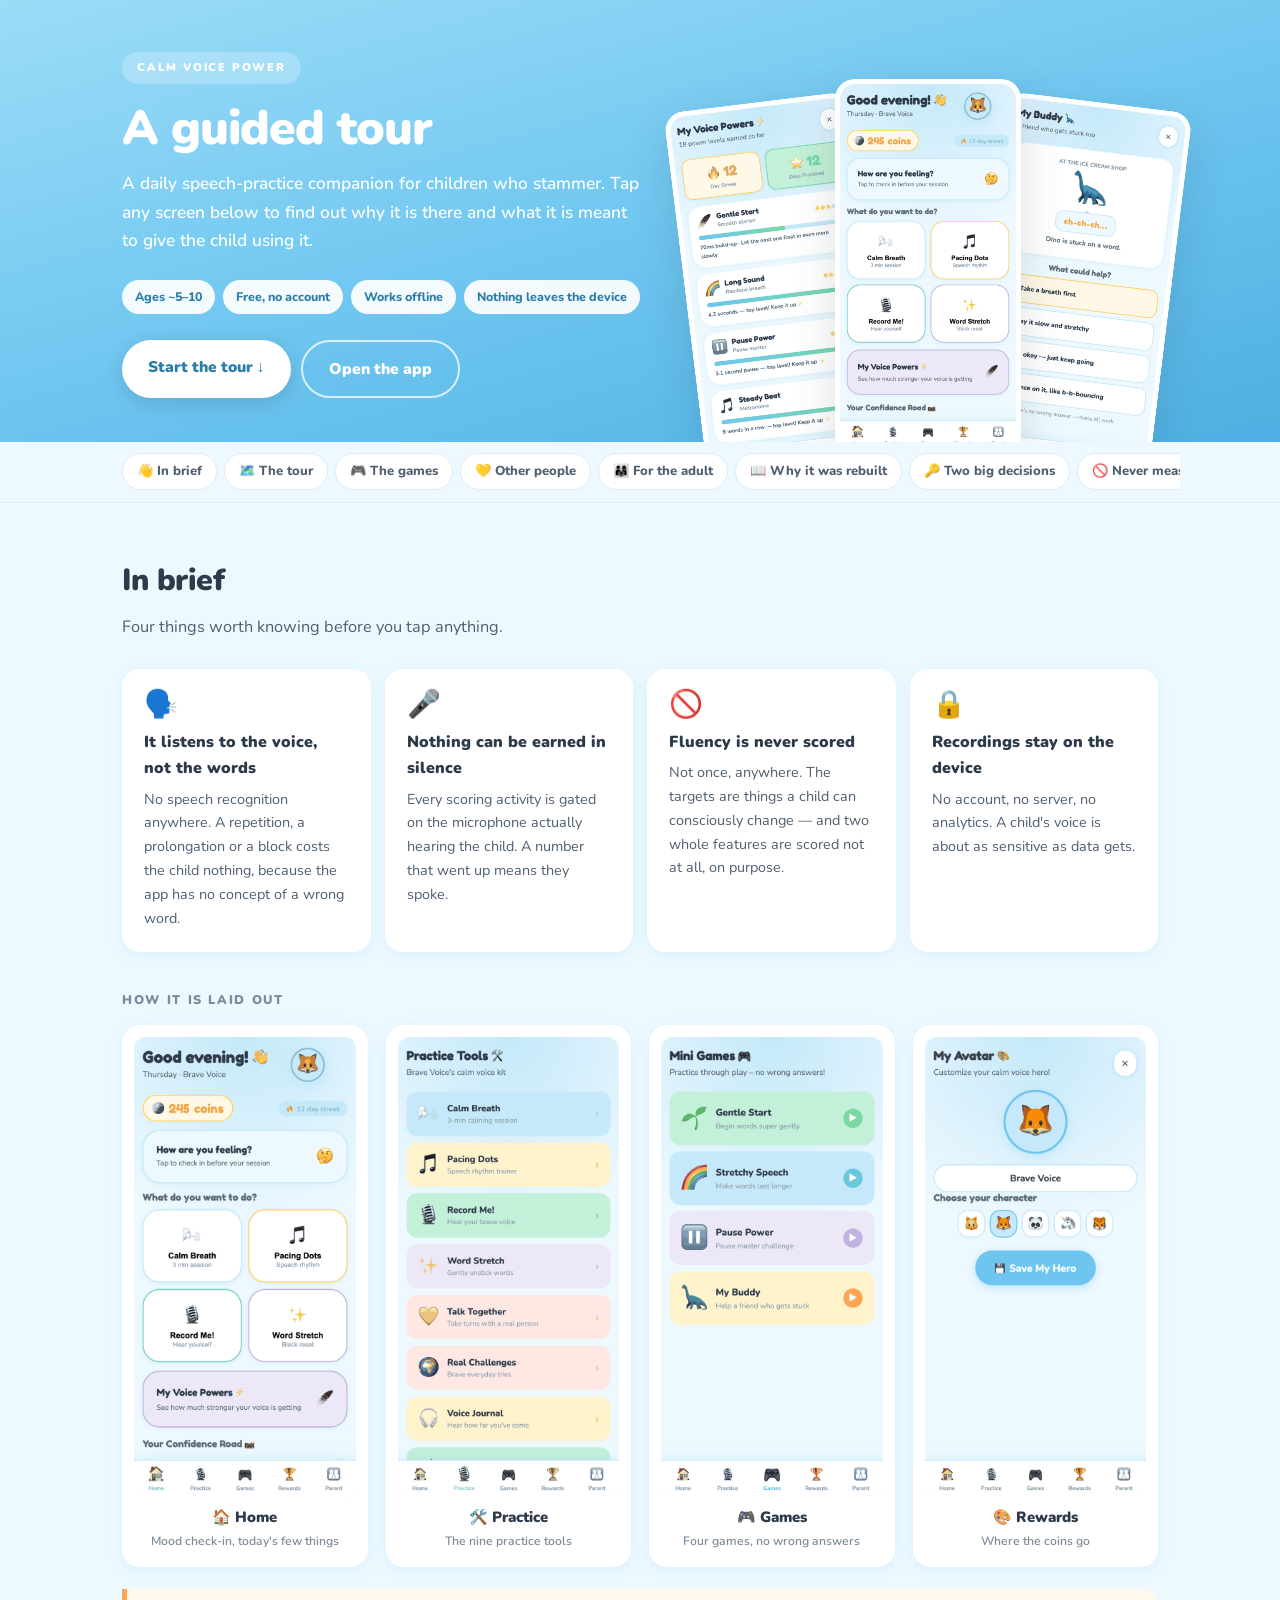
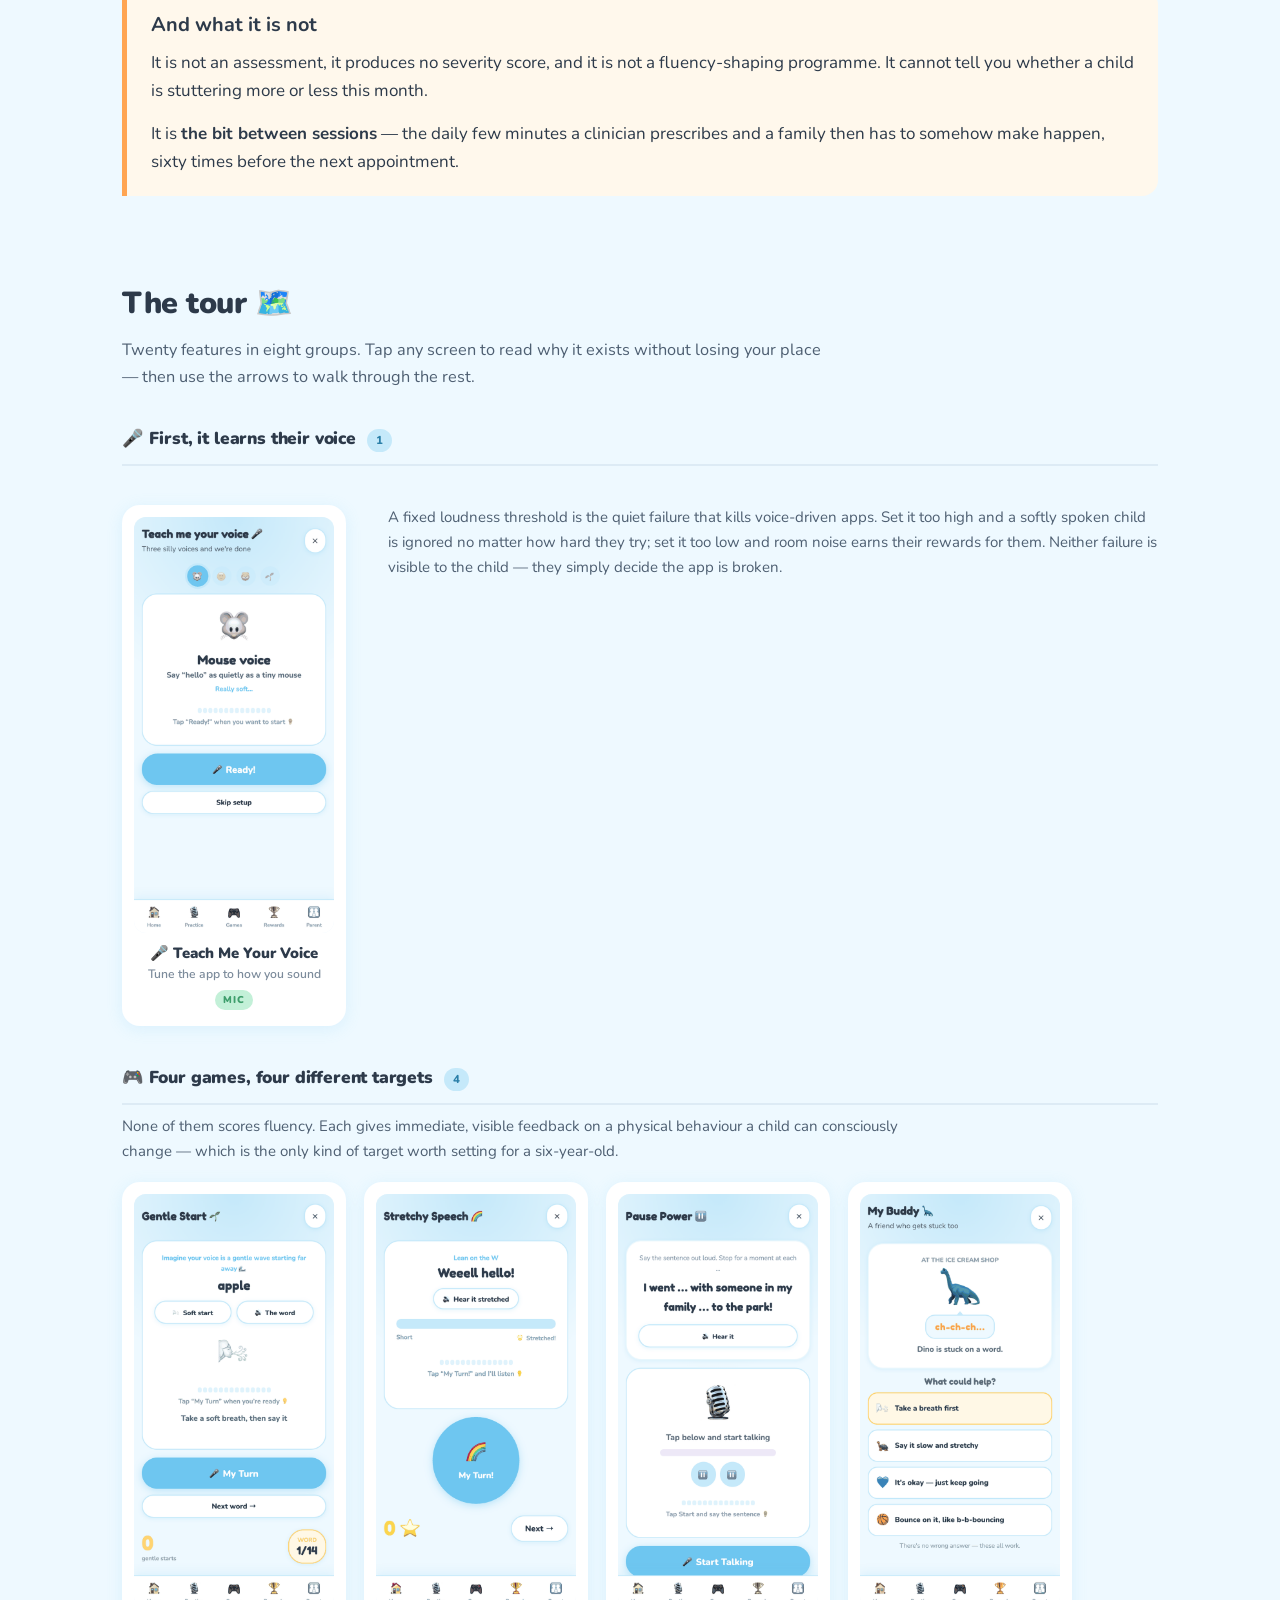
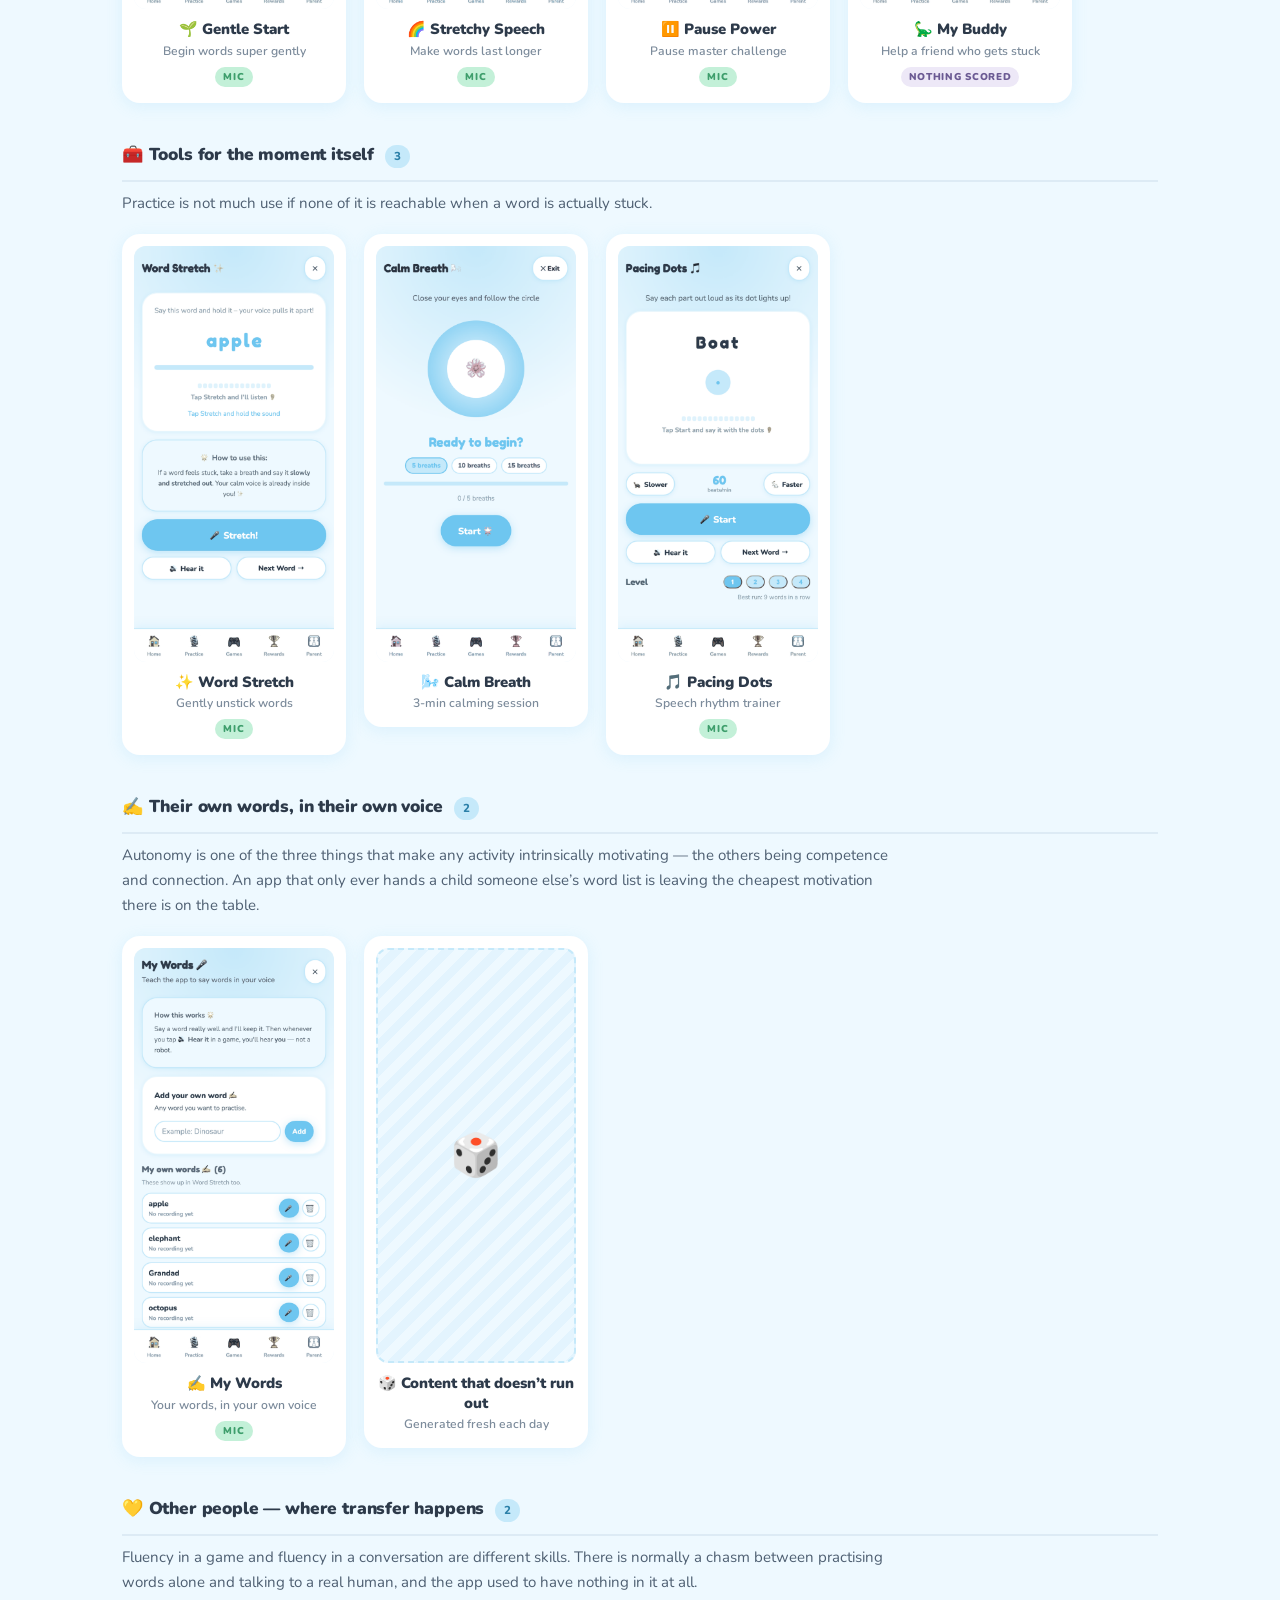
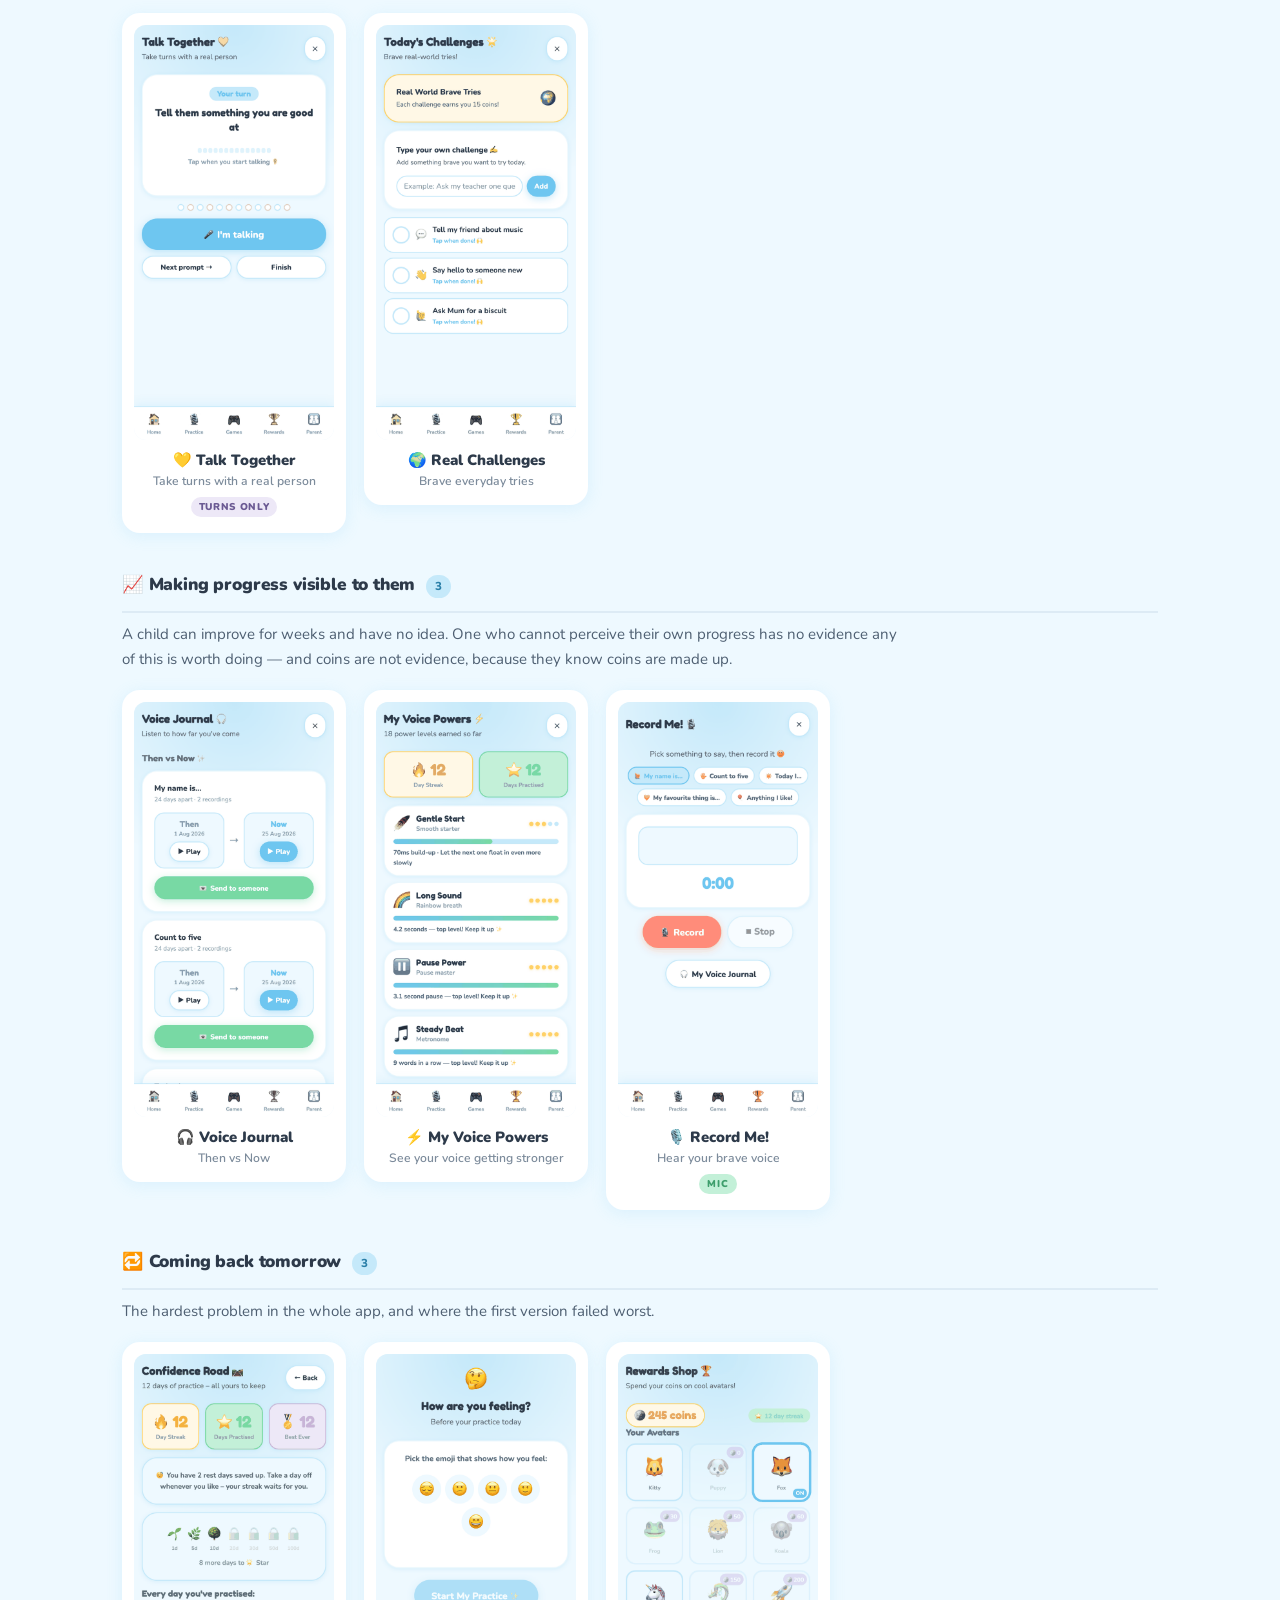
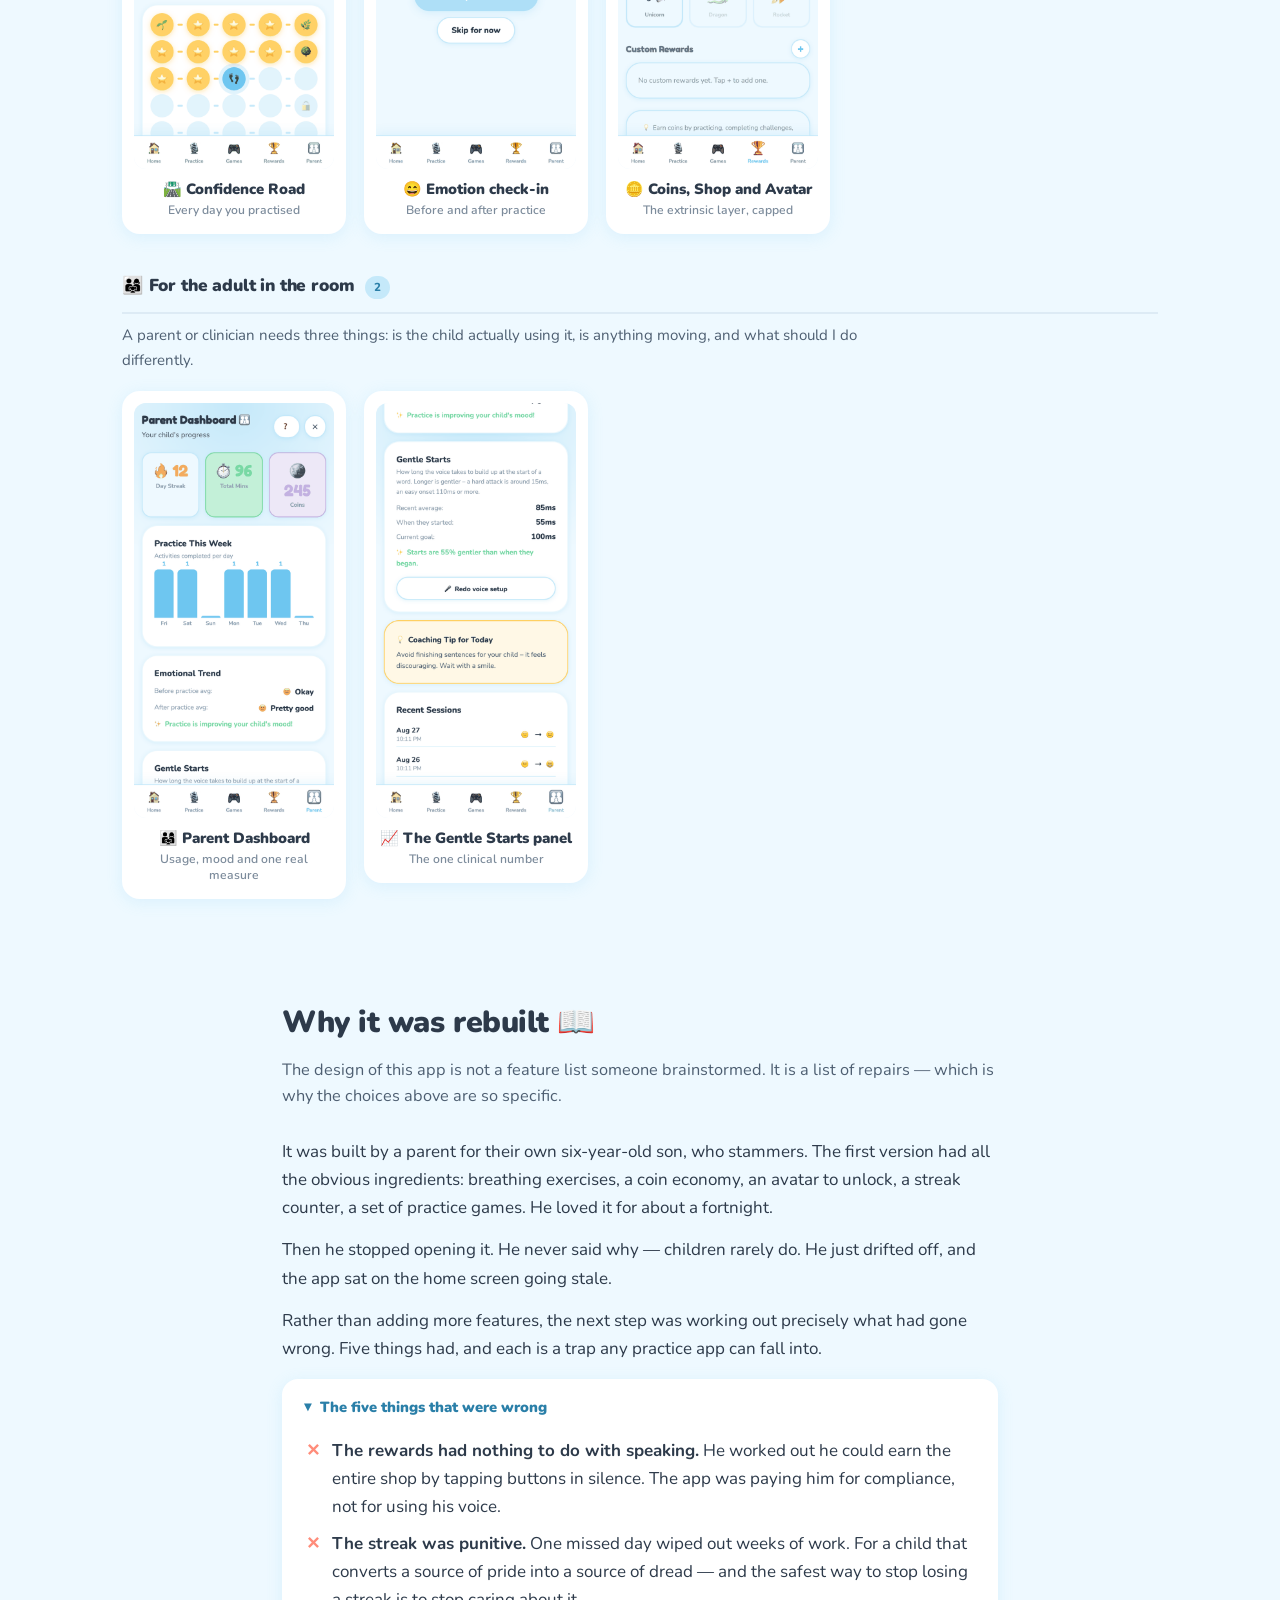
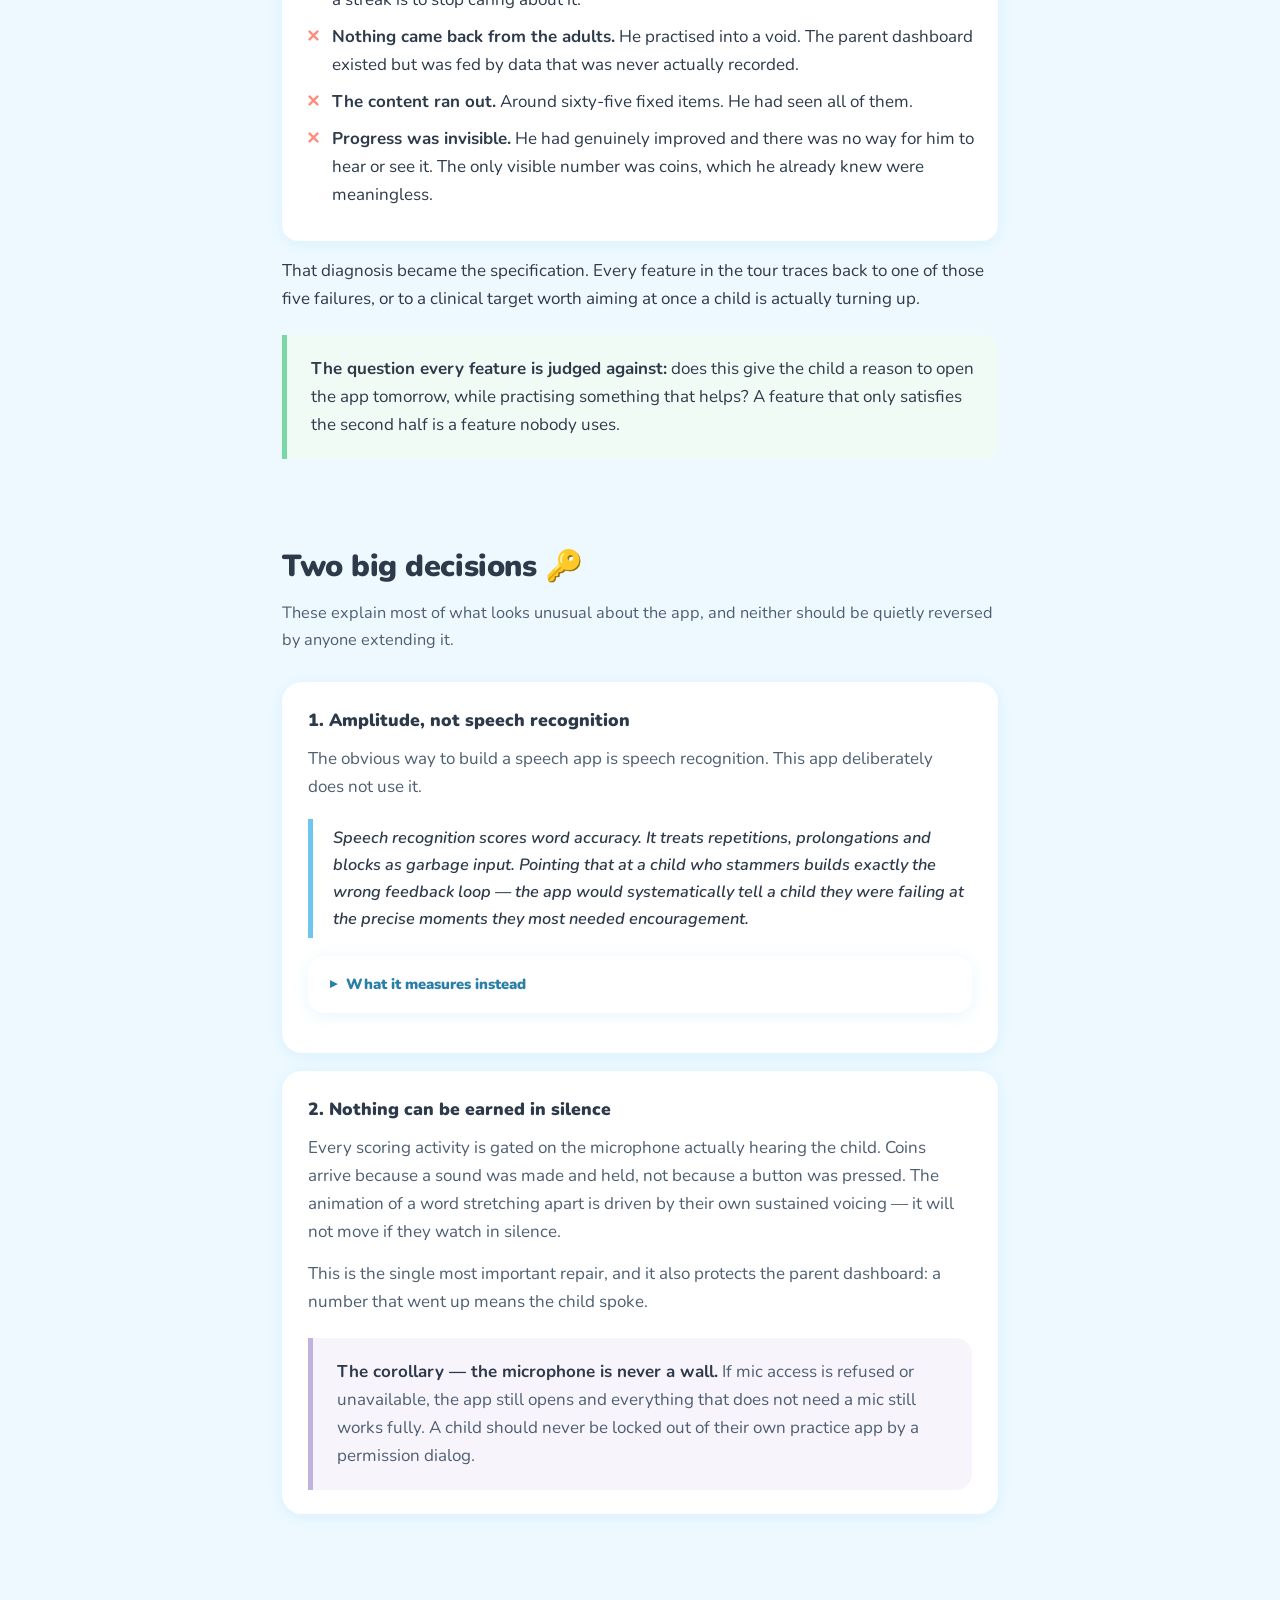
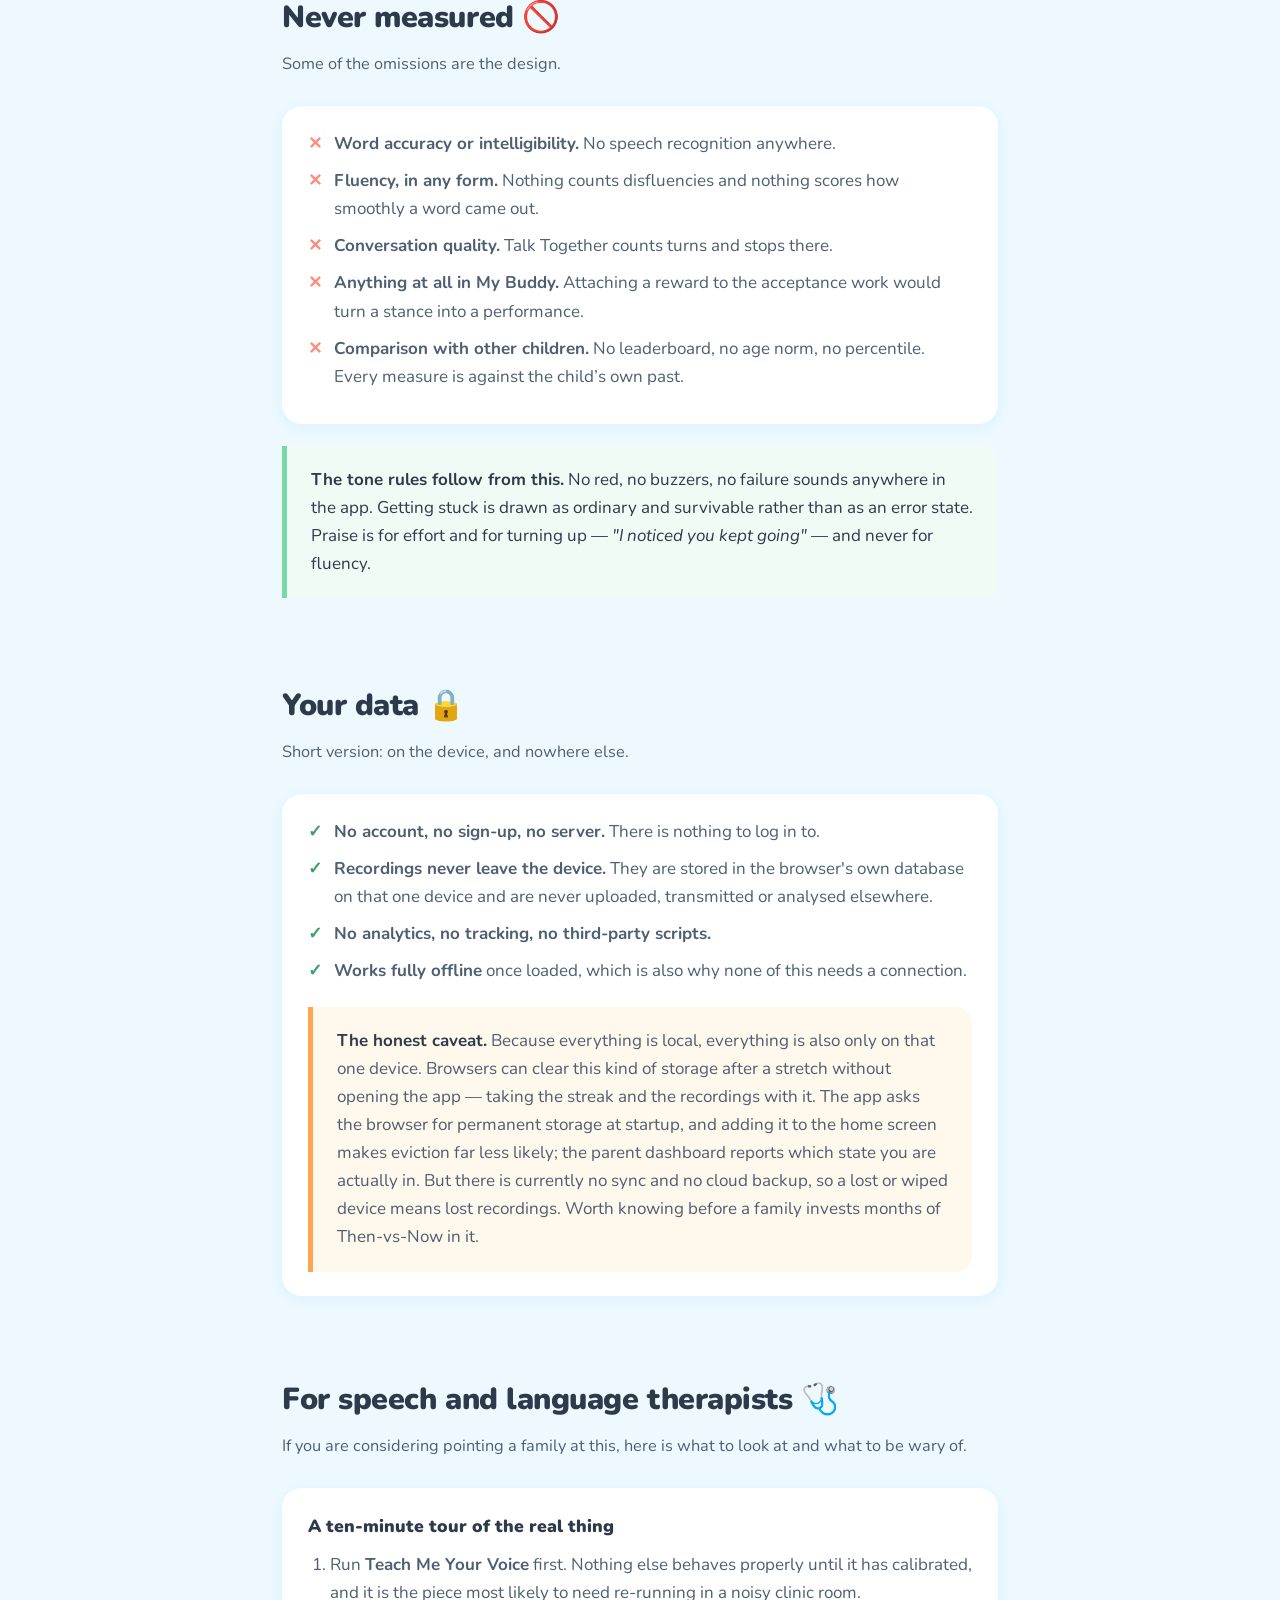
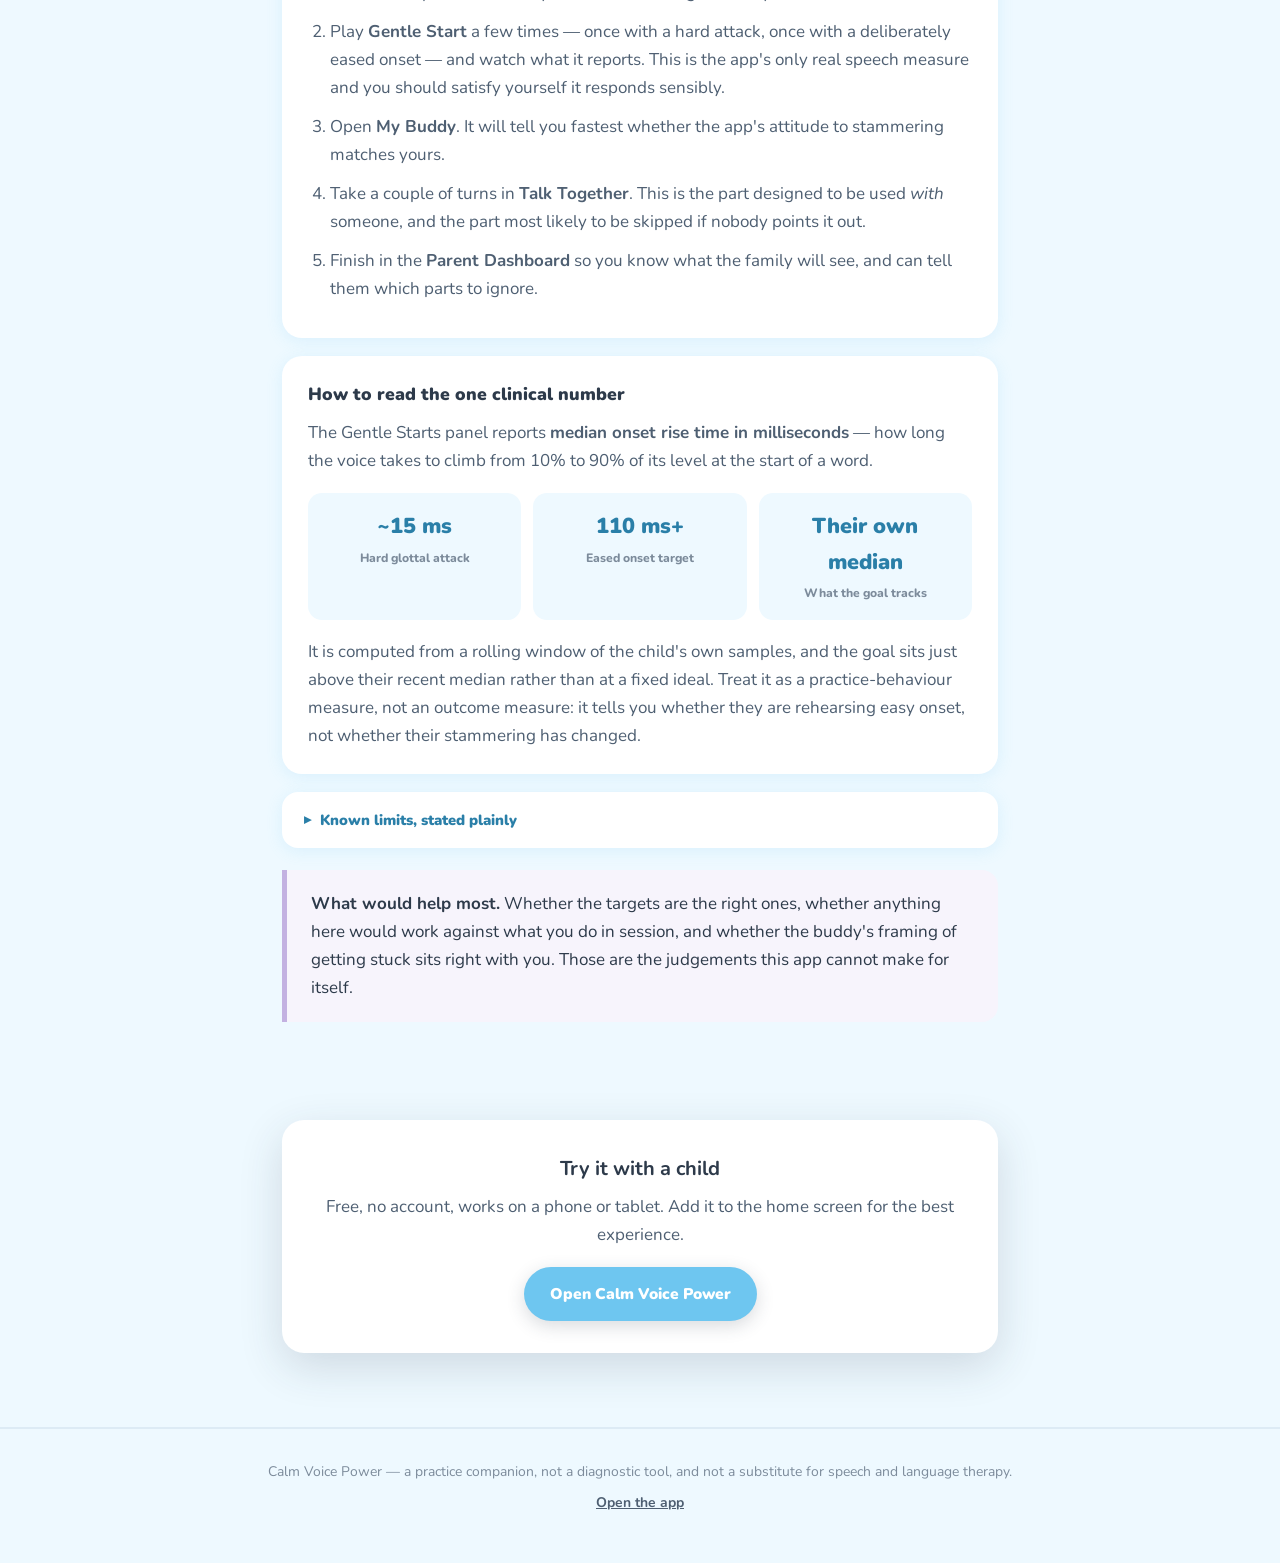
==== commit c8ec3b8d: "copy: neutral pronouns, and drop the source links The tour was written about one boy and read like i" ====
--- a/features.html
+++ b/features.html
@@ -268,7 +268,7 @@
       <div class="badge">Calm Voice Power</div>
       <h1>A guided tour</h1>
       <p class="tag">A daily speech-practice companion for children who stammer. Tap any screen below to
-        find out why it is there and what it is meant to give him.</p>
+        find out why it is there and what it is meant to give the child using it.</p>
       <div class="chips">
         <span>Ages ~5–10</span>
         <span>Free, no account</span>
@@ -320,8 +320,8 @@
       <div class="pillar">
         <div class="ic">🎤</div>
         <h3>Nothing can be earned in silence</h3>
-        <p>Every scoring activity is gated on the microphone actually hearing him. A number that
-          went up means he spoke.</p>
+        <p>Every scoring activity is gated on the microphone actually hearing the child. A number
+          that went up means they spoke.</p>
       </div>
       <div class="pillar">
         <div class="ic">🚫</div>
@@ -331,7 +331,7 @@
       </div>
       <div class="pillar">
         <div class="ic">🔒</div>
-        <h3>His recordings stay on the device</h3>
+        <h3>Recordings stay on the device</h3>
         <p>No account, no server, no analytics. A child's voice is about as sensitive as data gets.</p>
       </div>
     </div>
@@ -379,8 +379,8 @@
     </div>
 
       <div class="group slim" id="g-setup">
-        <div class="group-head"><h3>🎤 First, it learns his voice</h3><span class="count">1</span></div>
-        <p class="why">A fixed loudness threshold is the quiet failure that kills voice-driven apps. Set it too high and a softly spoken child is ignored no matter how hard he tries; set it too low and room noise earns his rewards for him. Neither failure is visible to the child — he just decides the app is broken.</p>
+        <div class="group-head"><h3>🎤 First, it learns their voice</h3><span class="count">1</span></div>
+        <p class="why">A fixed loudness threshold is the quiet failure that kills voice-driven apps. Set it too high and a softly spoken child is ignored no matter how hard they try; set it too low and room noise earns their rewards for them. Neither failure is visible to the child — they simply decide the app is broken.</p>
         <div class="tiles">
           <article class="tile">
             <button class="tile-open" type="button" data-shot="shots/voice-setup.png"
@@ -392,8 +392,8 @@
             </button>
             <div class="detail" hidden>
               <h4 class="d-name">🎤 Teach Me Your Voice</h4>
-              <div class="row why"><b>Why it is here</b>The app needs to know what <em>this</em> child sounds like, and how noisy his room is, before it can judge anything at all. Asking a parent to nudge a sensitivity slider was never going to happen.</div>
-              <div class="row"><b>What it is</b>Four short steps played as a game rather than presented as settings: a mouse voice, a normal voice, a lion roar, and one gently started word. It measures the room’s noise floor and his own quiet and loud levels, then places its detection threshold between the room and his softest voice.</div>
+              <div class="row why"><b>Why it is here</b>The app needs to know what <em>this</em> child sounds like, and how noisy their room is, before it can judge anything at all. Asking a parent to nudge a sensitivity slider was never going to happen.</div>
+              <div class="row"><b>What it is</b>Four short steps played as a game rather than presented as settings: a mouse voice, a normal voice, a lion roar, and one gently started word. It measures the room’s noise floor and the child’s own quiet and loud levels, then places its detection threshold between the room and their softest voice.</div>
               <div class="row gives"><b>What it gives</b>Detection that works for a quiet child. In testing this moved one child from a marginal margin to a comfortable one — the difference between an app that responds and an app that appears broken. Re-runnable any time from the parent dashboard, which matters as a child grows or moves rooms.</div>
             </div>
           </article>
@@ -414,9 +414,9 @@
             </button>
             <div class="detail" hidden>
               <h4 class="d-name">🌱 Gentle Start</h4>
-              <div class="row why"><b>Why it is here</b>Easy vocal onset — beginning a word softly instead of forcing it out from a closed larynx — is one of the very few techniques a young child can genuinely feel himself doing.</div>
-              <div class="row"><b>What it is</b>A word appears and he says it. The app measures how gradually his voice arrived and shows it back to him. Because no synthesised voice can demonstrate a soft onset, the app plays a purpose-built tone that swells gently, so there is something to imitate.</div>
-              <div class="row gives"><b>What it gives</b>The one number in the app that tracks a real speech target. The goal ratchets upward from his own recent measurements rather than sitting at a fixed ideal, so it is always just above where he actually is.</div>
+              <div class="row why"><b>Why it is here</b>Easy vocal onset — beginning a word softly instead of forcing it out from a closed larynx — is one of the very few techniques a young child can genuinely feel themselves doing.</div>
+              <div class="row"><b>What it is</b>A word appears and the child says it. The app measures how gradually their voice arrived and shows it back to them. Because no synthesised voice can demonstrate a soft onset, the app plays a purpose-built tone that swells gently, so there is something to imitate.</div>
+              <div class="row gives"><b>What it gives</b>The one number in the app that tracks a real speech target. The goal ratchets upward from the child’s own recent measurements rather than sitting at a fixed ideal, so it is always just above where they actually are.</div>
             </div>
           </article>
           <article class="tile">
@@ -430,8 +430,8 @@
             <div class="detail" hidden>
               <h4 class="d-name">🌈 Stretchy Speech</h4>
               <div class="row why"><b>Why it is here</b>Prolonged, continuous voicing is incompatible with a block. Practising the sensation of a sound that keeps going builds the alternative to pushing.</div>
-              <div class="row"><b>What it is</b>He holds a sound; the app tracks how long the voice stays continuously on, tolerating brief natural gaps rather than snapping off at the first flicker.</div>
-              <div class="row gives"><b>What it gives</b>A personal best he can beat, measured in tenths of a second and entirely his own. Nobody else’s score is on the screen.</div>
+              <div class="row"><b>What it is</b>They hold a sound; the app tracks how long the voice stays continuously on, tolerating brief natural gaps rather than snapping off at the first flicker.</div>
+              <div class="row gives"><b>What it gives</b>A personal best they can beat, measured in tenths of a second and entirely their own. Nobody else’s score is on the screen.</div>
             </div>
           </article>
           <article class="tile">
@@ -444,8 +444,8 @@
             </button>
             <div class="detail" hidden>
               <h4 class="d-name">⏸️ Pause Power</h4>
-              <div class="row why"><b>Why it is here</b>Time pressure is the enemy. A child who believes a gap in his speech is a failure will rush, and rushing makes stammering worse. So the app makes <em>deliberate silence</em> the thing that wins.</div>
-              <div class="row"><b>What it is</b>He speaks, then stops. The app times the real silence between two real stretches of speech and rewards the length of the pause.</div>
+              <div class="row why"><b>Why it is here</b>Time pressure is the enemy. A child who believes a gap in their speech is a failure will rush, and rushing makes stammering worse. So the app makes <em>deliberate silence</em> the thing that wins.</div>
+              <div class="row"><b>What it is</b>They speak, then stop. The app times the real silence between two real stretches of speech and rewards the length of the pause.</div>
               <div class="row gives"><b>What it gives</b>Reframing. A pause stops being something to be ashamed of and becomes a superpower with a high score attached to it.</div>
             </div>
           </article>
@@ -460,8 +460,8 @@
             <div class="detail" hidden>
               <h4 class="d-name">🦕 My Buddy</h4>
               <div class="row why"><b>Why it is here</b>Everything else here is about speaking more easily. None of it addresses how a child <em>feels</em> about getting stuck — and avoidance and shame do more long-term damage than the disfluency itself. This is the acceptance and desensitisation side, which almost no children’s app attempts.</div>
-              <div class="row"><b>What it is</b>A named creature who stammers, is entirely fine about it, and needs the child’s help. It blocks on a word and he chooses how to help. Every option is valid — the screen says so — and one of them is deliberate, playful bouncing on a sound, which is voluntary stuttering introduced as a game.</div>
-              <div class="row gives"><b>What it gives</b>The buddy’s lines are the actual payload: <em>“I got a bit stuck… and I said it anyway!”</em> and <em>“Thanks for waiting for me — people who wait are the best.”</em> The second quietly teaches him what he is allowed to ask of a listener. Being the helper rather than the helped is the point: it rehearses a stance towards his own speech.</div>
+              <div class="row"><b>What it is</b>A named creature who stammers, is entirely fine about it, and needs the child’s help. It blocks on a word and they choose how to help. Every option is valid — the screen says so — and one of them is deliberate, playful bouncing on a sound, which is voluntary stuttering introduced as a game.</div>
+              <div class="row gives"><b>What it gives</b>The buddy’s lines are the actual payload: <em>“I got a bit stuck… and I said it anyway!”</em> and <em>“Thanks for waiting for me — people who wait are the best.”</em> The second quietly teaches a child what they are allowed to ask of a listener. Being the helper rather than the helped is the point: it rehearses a stance towards their own speech.</div>
             </div>
           </article>
         </div>
@@ -482,8 +482,8 @@
             <div class="detail" hidden>
               <h4 class="d-name">✨ Word Stretch</h4>
               <div class="row why"><b>Why it is here</b>A direct rehearsal of what to do with a word that will not come: breathe, slow down, stretch it out.</div>
-              <div class="row"><b>What it is</b>The letters of the word physically pull apart as he sustains the sound. His voice is doing the animating — this was once a button that animated itself and paid out coins for being watched, which is exactly the bug the whole app was rebuilt to remove.</div>
-              <div class="row gives"><b>What it gives</b>Cause and effect he can see. Longer voicing, wider letters, no interpretation needed.</div>
+              <div class="row"><b>What it is</b>The letters of the word physically pull apart as the child sustains the sound. Their voice is doing the animating — this was once a button that animated itself and paid out coins for being watched, which is exactly the bug the whole app was rebuilt to remove.</div>
+              <div class="row gives"><b>What it gives</b>Cause and effect they can see. Longer voicing, wider letters, no interpretation needed.</div>
             </div>
           </article>
           <article class="tile">
@@ -496,7 +496,7 @@
             </button>
             <div class="detail" hidden>
               <h4 class="d-name">🌬️ Calm Breath</h4>
-              <div class="row why"><b>Why it is here</b>Tension is upstream of everything else. Three guided minutes before practice changes the body he is about to speak with, and gives him something to do when he feels the tightening start.</div>
+              <div class="row why"><b>Why it is here</b>Tension is upstream of everything else. Three guided minutes before practice changes the body a child is about to speak with, and gives them something to do when they feel the tightening start.</div>
               <div class="row"><b>What it is</b>An animated breathing guide, roughly three minutes. No microphone needed.</div>
               <div class="row gives"><b>What it gives</b>A portable skill, and the one activity that still works when a child is too upset to want to talk at all.</div>
             </div>
@@ -512,15 +512,15 @@
             <div class="detail" hidden>
               <h4 class="d-name">🎵 Pacing Dots</h4>
               <div class="row why"><b>Why it is here</b>Syllable-timed and rhythmic speech is long-established practice material. The catch is that it is trivially fakeable — a child can tap along in complete silence.</div>
-              <div class="row"><b>What it is</b>A row of dots lights in rhythm, and a beat only counts if he actually voiced it.</div>
+              <div class="row"><b>What it is</b>A row of dots lights in rhythm, and a beat only counts if they actually voiced it.</div>
               <div class="row gives"><b>What it gives</b>Rhythm and a slowed rate, with no way to earn it by tapping.</div>
             </div>
           </article>
         </div>
       </div>
 
-      <div class="group" id="g-his-own">
-        <div class="group-head"><h3>✍️ His own words, in his own voice</h3><span class="count">2</span></div>
+      <div class="group" id="g-own-words">
+        <div class="group-head"><h3>✍️ Their own words, in their own voice</h3><span class="count">2</span></div>
         <p class="why">Autonomy is one of the three things that make any activity intrinsically motivating — the others being competence and connection. An app that only ever hands a child someone else’s word list is leaving the cheapest motivation there is on the table.</p>
         <div class="tiles">
           <article class="tile">
@@ -533,9 +533,9 @@
             </button>
             <div class="detail" hidden>
               <h4 class="d-name">✍️ My Words</h4>
-              <div class="row why"><b>Why it is here</b>The words that matter are the ones that trip him up: his own name, his teacher’s name, the thing he has to say at the school gate. A generic list cannot know them and a clinician’s list is only updated fortnightly.</div>
-              <div class="row"><b>What it is</b>He adds his own difficult words and records himself saying each one well. Those words then flow into the practice games, and <strong>his own recording becomes the model the app plays back</strong> — falling back to a synthesised voice only where he has not recorded one.</div>
-              <div class="row gives"><b>What it gives</b>Two things at once: practice on material that actually matters, and the experience of hearing his own voice held up as the good example. He is not copying an adult; he is copying himself on a good day.</div>
+              <div class="row why"><b>Why it is here</b>The words that matter are the ones that trip a child up: their own name, their teacher’s name, the thing they have to say at the school gate. A generic list cannot know them and a clinician’s list is only updated fortnightly.</div>
+              <div class="row"><b>What it is</b>The child adds their own difficult words and records themselves saying each one well. Those words then flow into the practice games, and <strong>their own recording becomes the model the app plays back</strong> — falling back to a synthesised voice only where they have not recorded one.</div>
+              <div class="row gives"><b>What it gives</b>Two things at once: practice on material that actually matters, and the experience of hearing their own voice held up as the good example. They are not copying an adult; they are copying themselves on a good day.</div>
             </div>
           </article>
           <article class="tile">
@@ -548,8 +548,8 @@
             </button>
             <div class="detail" hidden>
               <h4 class="d-name">🎲 Content that doesn’t run out</h4>
-              <div class="row why"><b>Why it is here</b>The original app had a fixed set of about sixty-five items and he exhausted them in weeks. Nothing erodes a daily habit faster than a child recognising every screen.</div>
-              <div class="row"><b>What it is</b>Words and prompts are generated from word banks, seeded by the date: the same material all day so he can come back to a word he wants another go at, different material tomorrow.</div>
+              <div class="row why"><b>Why it is here</b>The original app had a fixed set of about sixty-five items, exhausted in weeks. Nothing erodes a daily habit faster than a child recognising every screen.</div>
+              <div class="row"><b>What it is</b>Words and prompts are generated from word banks, seeded by the date: the same material all day so they can come back to a word they want another go at, different material tomorrow.</div>
               <div class="row gives"><b>What it gives</b>An app that stays new without an adult loading content into it. The clinical constraints live in the banks rather than being left to chance — the gentle-onset words all begin with vowels, and the stretching words are built on sounds that can physically be prolonged.</div>
             </div>
           </article>
@@ -586,7 +586,7 @@
             <div class="detail" hidden>
               <h4 class="d-name">🌍 Real Challenges</h4>
               <div class="row why"><b>Why it is here</b>Avoidance is the habit that hardens over a lifetime, and small, chosen, real acts of speaking are how it is loosened. Those belong outside the app.</div>
-              <div class="row"><b>What it is</b>Daily suggestions of brave everyday tries — ordering his own drink, answering the phone, asking a shopkeeper a question — which he marks off himself.</div>
+              <div class="row"><b>What it is</b>Daily suggestions of brave everyday tries — ordering their own drink, answering the phone, asking a shopkeeper a question — which the child marks off themselves.</div>
               <div class="row gives"><b>What it gives</b>Practice that leaves the screen. Credit is for the attempt, never for how it sounded.</div>
             </div>
           </article>
@@ -594,8 +594,8 @@
       </div>
 
       <div class="group" id="g-progress">
-        <div class="group-head"><h3>📈 Making progress visible to him</h3><span class="count">3</span></div>
-        <p class="why">He had improved and could not tell. A child who cannot perceive his own progress has no evidence any of this is worth doing — and coins are not evidence, because he knows they are made up.</p>
+        <div class="group-head"><h3>📈 Making progress visible to them</h3><span class="count">3</span></div>
+        <p class="why">A child can improve for weeks and have no idea. One who cannot perceive their own progress has no evidence any of this is worth doing — and coins are not evidence, because they know coins are made up.</p>
         <div class="tiles">
           <article class="tile">
             <button class="tile-open" type="button" data-shot="shots/voice-journal.png"
@@ -607,9 +607,9 @@
             </button>
             <div class="detail" hidden>
               <h4 class="d-name">🎧 Voice Journal</h4>
-              <div class="row why"><b>Why it is here</b>The most convincing proof available is the sound of his own voice a month ago.</div>
-              <div class="row"><b>What it is</b>Recordings are kept and grouped by prompt, so the same sentence from his earliest attempt and his latest sit side by side to be played back to back.</div>
-              <div class="row gives"><b>What it gives</b>Audible progress — for him, and for the adult who needs to know whether any of this is working. This is also the part families most want to keep, which is why the app takes storage seriously.</div>
+              <div class="row why"><b>Why it is here</b>The most convincing proof available is the sound of their own voice a month ago.</div>
+              <div class="row"><b>What it is</b>Recordings are kept and grouped by prompt, so the same sentence from the earliest attempt and the latest sit side by side to be played back to back.</div>
+              <div class="row gives"><b>What it gives</b>Audible progress — for the child, and for the adult who needs to know whether any of this is working. This is also the part families most want to keep, which is why the app takes storage seriously.</div>
             </div>
           </article>
           <article class="tile">
@@ -623,8 +623,8 @@
             <div class="detail" hidden>
               <h4 class="d-name">⚡ My Voice Powers</h4>
               <div class="row why"><b>Why it is here</b>Raw milliseconds mean nothing to a child. Levelling up a named power means a great deal.</div>
-              <div class="row"><b>What it is</b>Four powers — Gentle Start, Long Sound, Pause Power and Steady Beat — each levelling up from his own real measurements, described in words he can act on rather than numbers.</div>
-              <div class="row gives"><b>What it gives</b>Legible competence. What grows here is genuinely his own performance, not a participation trophy, and that distinction is what makes it feel worth something.</div>
+              <div class="row"><b>What it is</b>Four powers — Gentle Start, Long Sound, Pause Power and Steady Beat — each levelling up from the child’s own real measurements, described in words they can act on rather than numbers.</div>
+              <div class="row gives"><b>What it gives</b>Legible competence. What grows here is genuinely their own performance, not a participation trophy, and that distinction is what makes it feel worth something.</div>
             </div>
           </article>
           <article class="tile">
@@ -638,7 +638,7 @@
             <div class="detail" hidden>
               <h4 class="d-name">🎙️ Record Me!</h4>
               <div class="row why"><b>Why it is here</b>Many children who stammer have never simply listened to themselves somewhere nothing is at stake.</div>
-              <div class="row"><b>What it is</b>He records a prompt, plays it back and keeps it. No analysis and no score.</div>
+              <div class="row"><b>What it is</b>They record a prompt, play it back and keep it. No analysis and no score.</div>
               <div class="row gives"><b>What it gives</b>Self-monitoring without judgement, and the raw material for Then vs Now.</div>
             </div>
           </article>
@@ -659,9 +659,9 @@
             </button>
             <div class="detail" hidden>
               <h4 class="d-name">🛣️ Confidence Road</h4>
-              <div class="row why"><b>Why it is here</b>The original streak punished a missed day by destroying the record, which made the streak frightening. Illness, holidays and bad days are not lapses in commitment; a design that treats them as failures teaches a child that consistency is impossible for him.</div>
+              <div class="row why"><b>Why it is here</b>The original streak punished a missed day by destroying the record, which made the streak frightening. Illness, holidays and bad days are not lapses in commitment; a design that treats them as failures teaches a child that consistency is impossible for them.</div>
               <div class="row"><b>What it is</b>A cumulative road of every day ever practised — <strong>it only ever grows.</strong> Alongside it, a current streak protected by rest credits: practise consistently and the app banks days off, so a missed day spends a credit before it breaks anything.</div>
-              <div class="row gives"><b>What it gives</b>A record that is safe to care about. A child can come back after a fortnight away and find his history intact — which is exactly the moment most apps lose someone for good.</div>
+              <div class="row gives"><b>What it gives</b>A record that is safe to care about. A child can come back after a fortnight away and find their history intact — which is exactly the moment most apps lose someone for good.</div>
             </div>
           </article>
           <article class="tile">
@@ -674,7 +674,7 @@
             </button>
             <div class="detail" hidden>
               <h4 class="d-name">😄 Emotion check-in</h4>
-              <div class="row why"><b>Why it is here</b>How a child feels about talking is the outcome that matters most and is the least measurable. Asking either side of practice makes it visible — and asking at all tells him his feelings are part of this.</div>
+              <div class="row why"><b>Why it is here</b>How a child feels about talking is the outcome that matters most and is the least measurable. Asking either side of practice makes it visible — and asking at all tells them their feelings are part of this.</div>
               <div class="row"><b>What it is</b>A five-face scale before practice, and the same scale again afterwards.</div>
               <div class="row gives"><b>What it gives</b>A trend line the adults can see, and a moment of being asked. In testing, practice reliably ended on a better face than it started — a pattern worth showing a parent who is wondering whether the effort is paying off.</div>
             </div>
@@ -691,7 +691,7 @@
               <h4 class="d-name">🪙 Coins, Shop and Avatar</h4>
               <div class="row why"><b>Why it is here</b>Extrinsic reward gets a child through the door in week one, and it is the weakest motivator here — offered too freely it actively erodes the interest it was meant to create. So it is present, capped, and never the main event.</div>
               <div class="row"><b>What it is</b>Coins for voiced practice, spent on unlockable avatars and customisation. Earnings <strong>taper per activity per day</strong>, so grinding one favourite game stops paying and breadth is rewarded. A first-practice-of-the-day bonus does most of the remaining work.</div>
-              <div class="row gives"><b>What it gives</b>A gentle pull towards turning up, without teaching him that speaking is something one does for payment. Several of the newest features pay nothing at all, on purpose.</div>
+              <div class="row gives"><b>What it gives</b>A gentle pull towards turning up, without teaching a child that speaking is something one does for payment. Several of the newest features pay nothing at all, on purpose.</div>
             </div>
           </article>
         </div>
@@ -699,7 +699,7 @@
 
       <div class="group" id="g-adult">
         <div class="group-head"><h3>👨‍👩‍👧 For the adult in the room</h3><span class="count">2</span></div>
-        <p class="why">A parent or clinician needs three things: is he actually using it, is anything moving, and what should I do differently.</p>
+        <p class="why">A parent or clinician needs three things: is the child actually using it, is anything moving, and what should I do differently.</p>
         <div class="tiles">
           <article class="tile">
             <button class="tile-open" type="button" data-shot="shots/parent-dashboard.png"
@@ -712,8 +712,8 @@
             <div class="detail" hidden>
               <h4 class="d-name">👨‍👩‍👧 Parent Dashboard</h4>
               <div class="row why"><b>Why it is here</b>The original dashboard was fed by data that was never recorded, so it showed a confident and completely empty picture. A dashboard that cannot be trusted is worse than no dashboard.</div>
-              <div class="row"><b>What it is</b>Activities per day for the past week, the before-and-after emotion trend, a gentle-starts trend, recent sessions, a rotating coaching tip, and a plain statement of where his data is stored and whether it is protected from being cleared.</div>
-              <div class="row gives"><b>What it gives</b>An honest picture, including when it is flat. It also holds the coaching tips, because most of the variance in a child’s day sits with how the adults around him respond — and much of that advice runs against a parent’s instincts.</div>
+              <div class="row"><b>What it is</b>Activities per day for the past week, the before-and-after emotion trend, a gentle-starts trend, recent sessions, a rotating coaching tip, and a plain statement of where the child’s data is stored and whether it is protected from being cleared.</div>
+              <div class="row gives"><b>What it gives</b>An honest picture, including when it is flat. It also holds the coaching tips, because most of the variance in a child’s day sits with how the adults around them respond — and much of that advice runs against a parent’s instincts.</div>
             </div>
           </article>
           <article class="tile">
@@ -727,7 +727,7 @@
             <div class="detail" hidden>
               <h4 class="d-name">📈 The Gentle Starts panel</h4>
               <div class="row why"><b>Why it is here</b>Everything else on the dashboard measures engagement. This is the only panel that tracks the actual speech target, so it is the one a therapist will want to look at.</div>
-              <div class="row"><b>What it is</b>Median onset rise time in milliseconds — how long his voice takes to climb from 10% to 90% of its level at the start of a word — shown as when he began versus recently, against his current goal.</div>
+              <div class="row"><b>What it is</b>Median onset rise time in milliseconds — how long the voice takes to climb from 10% to 90% of its level at the start of a word — shown as when the child began versus recently, against their current goal.</div>
               <div class="row gives"><b>What it gives</b>Honesty about a slow measure. When nothing has moved it says <em>“holding steady for now — this one moves slowly, and that is normal”</em> rather than inventing progress. A panel that flattered this number would be useless to a clinician.</div>
             </div>
           </article>
@@ -800,8 +800,8 @@
         it.</p>
       <blockquote>Speech recognition scores word accuracy. It treats repetitions, prolongations and blocks
         as garbage input. Pointing that at a child who stammers builds exactly the wrong feedback loop — the
-        app would systematically tell him he was failing at the precise moments he most needed
-        encouragement.</blockquote>
+        app would systematically tell a child they were failing at the precise moments they most
+        needed encouragement.</blockquote>
       <details class="more">
         <summary>What it measures instead</summary>
         <div class="inner">
@@ -825,15 +825,16 @@
 
     <div class="card">
       <h3>2. Nothing can be earned in silence</h3>
-      <p>Every scoring activity is gated on the microphone actually hearing him. Coins arrive because a
-        sound was made and held, not because a button was pressed. The animation of a word stretching apart
-        is driven by his own sustained voicing — it will not move if he watches in silence.</p>
+      <p>Every scoring activity is gated on the microphone actually hearing the child. Coins arrive
+        because a sound was made and held, not because a button was pressed. The animation of a word
+        stretching apart is driven by their own sustained voicing — it will not move if they watch in
+        silence.</p>
       <p>This is the single most important repair, and it also protects the parent dashboard: a number that
         went up means the child spoke.</p>
       <div class="note quiet" style="margin-bottom:0">
         <p><strong>The corollary — the microphone is never a wall.</strong> If mic access is refused or
-          unavailable, the app still opens and everything that does not need a mic still works fully. A
-          child should never be locked out of his own practice app by a permission dialog.</p>
+          unavailable, the app still opens and everything that does not need a mic still works fully. A child should never be locked out of their own practice app by a permission
+          dialog.</p>
       </div>
     </div>
   </div>
@@ -855,7 +856,7 @@
         <li><strong>Anything at all in My Buddy.</strong> Attaching a reward to the acceptance work would
           turn a stance into a performance.</li>
         <li><strong>Comparison with other children.</strong> No leaderboard, no age norm, no percentile.
-          Every measure is against his own past.</li>
+          Every measure is against the child’s own past.</li>
       </ul>
     </div>
     <div class="note calm">
@@ -928,11 +929,11 @@
       <div class="nums">
         <div class="num"><div class="v">~15 ms</div><div class="k">Hard glottal attack</div></div>
         <div class="num"><div class="v">110 ms+</div><div class="k">Eased onset target</div></div>
-        <div class="num"><div class="v">His own median</div><div class="k">What the goal tracks</div></div>
-      </div>
-      <p>It is computed from a rolling window of the child's own samples, and the goal sits just above his
-        recent median rather than at a fixed ideal. Treat it as a practice-behaviour measure, not an outcome
-        measure: it tells you whether he is rehearsing easy onset, not whether his stammering has
+        <div class="num"><div class="v">Their own median</div><div class="k">What the goal tracks</div></div>
+      </div>
+      <p>It is computed from a rolling window of the child's own samples, and the goal sits just above their recent
+        median rather than at a fixed ideal. Treat it as a practice-behaviour measure, not an outcome
+        measure: it tells you whether they are rehearsing easy onset, not whether their stammering has
         changed.</p>
     </div>
 
@@ -972,7 +973,6 @@
       <p style="color:var(--ink-soft);margin-bottom:18px">Free, no account, works on a phone or tablet.
         Add it to the home screen for the best experience.</p>
       <a class="btn" href="./">Open Calm Voice Power</a>
-      <a class="btn outline" href="https://github.com/taranjs/calm-voice-power">Source code</a>
     </div>
   </div>
 </section>
@@ -981,8 +981,7 @@
   <div class="wrap">
     <p>Calm Voice Power — a practice companion, not a diagnostic tool, and not a substitute for speech and
       language therapy.</p>
-    <p style="margin-top:8px"><a href="./">Open the app</a> ·
-      <a href="https://github.com/taranjs/calm-voice-power">GitHub</a></p>
+    <p style="margin-top:8px"><a href="./">Open the app</a></p>
   </div>
 </footer>
 
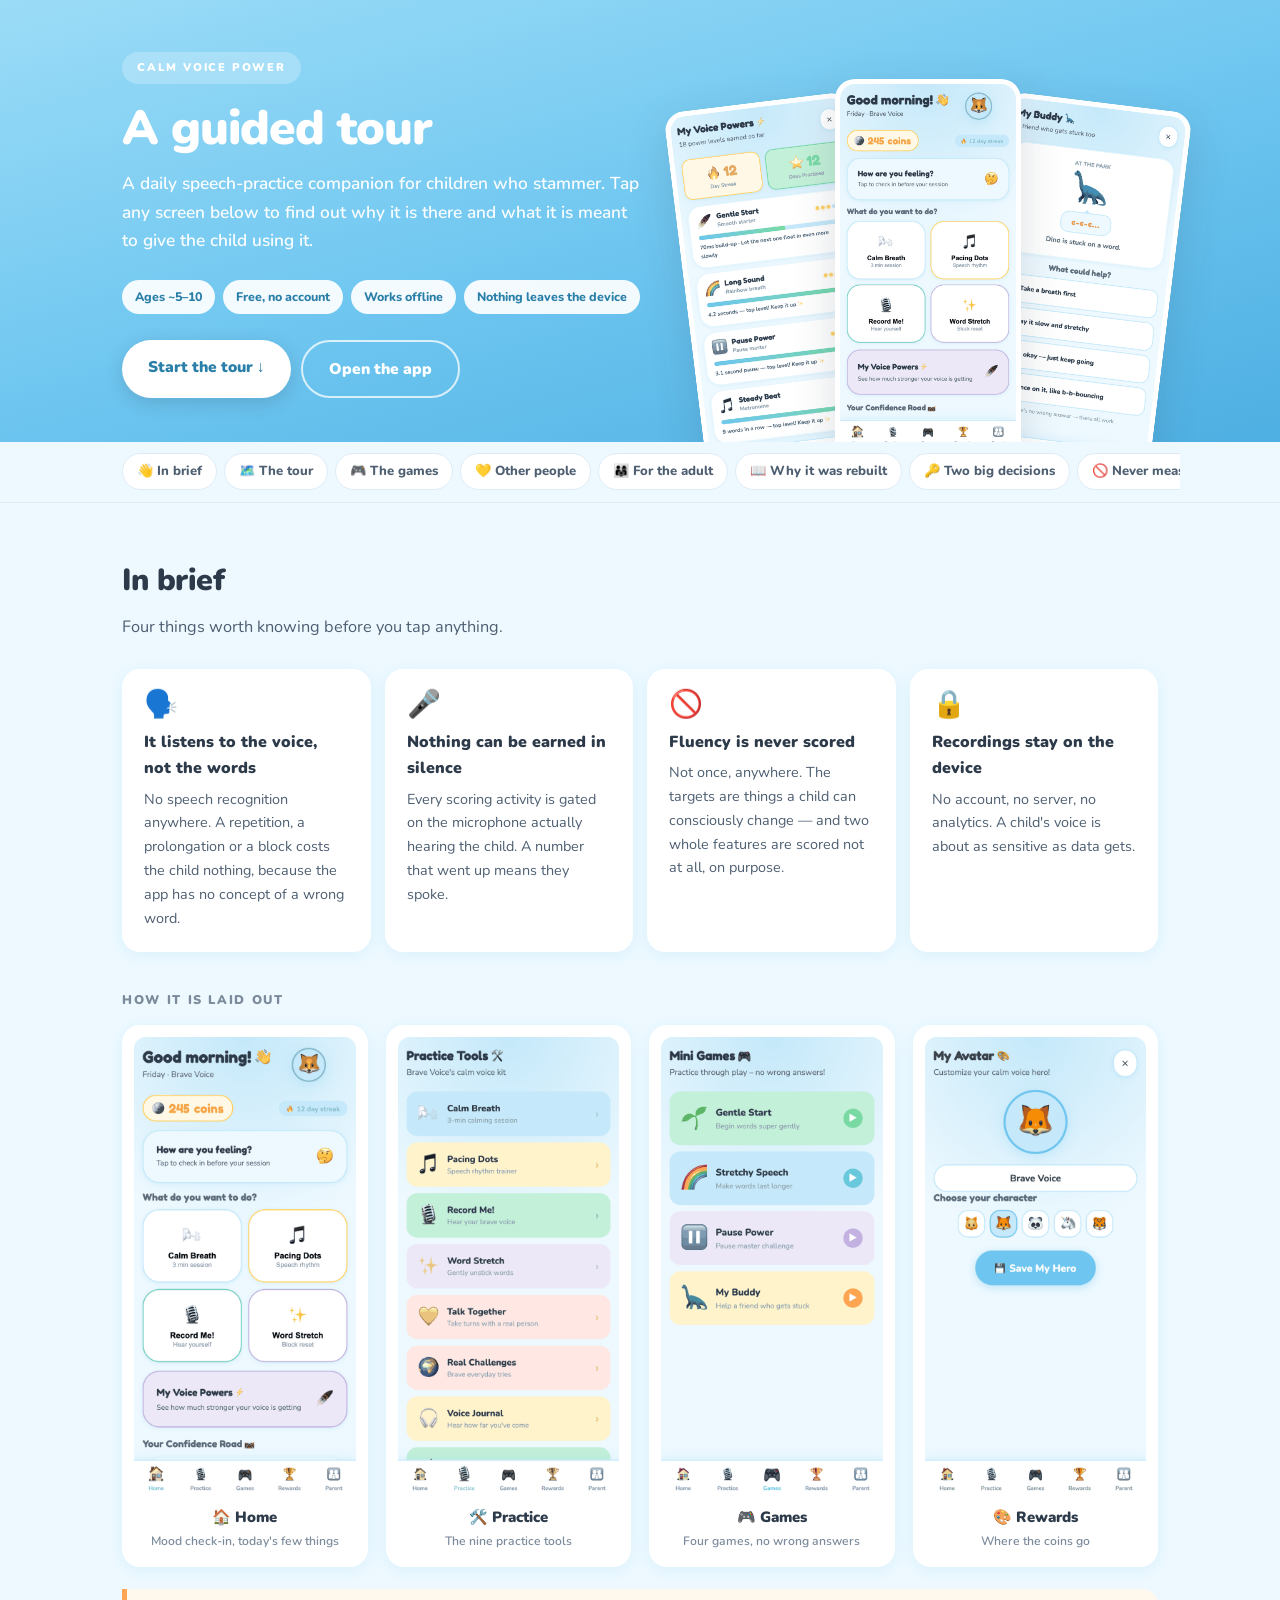
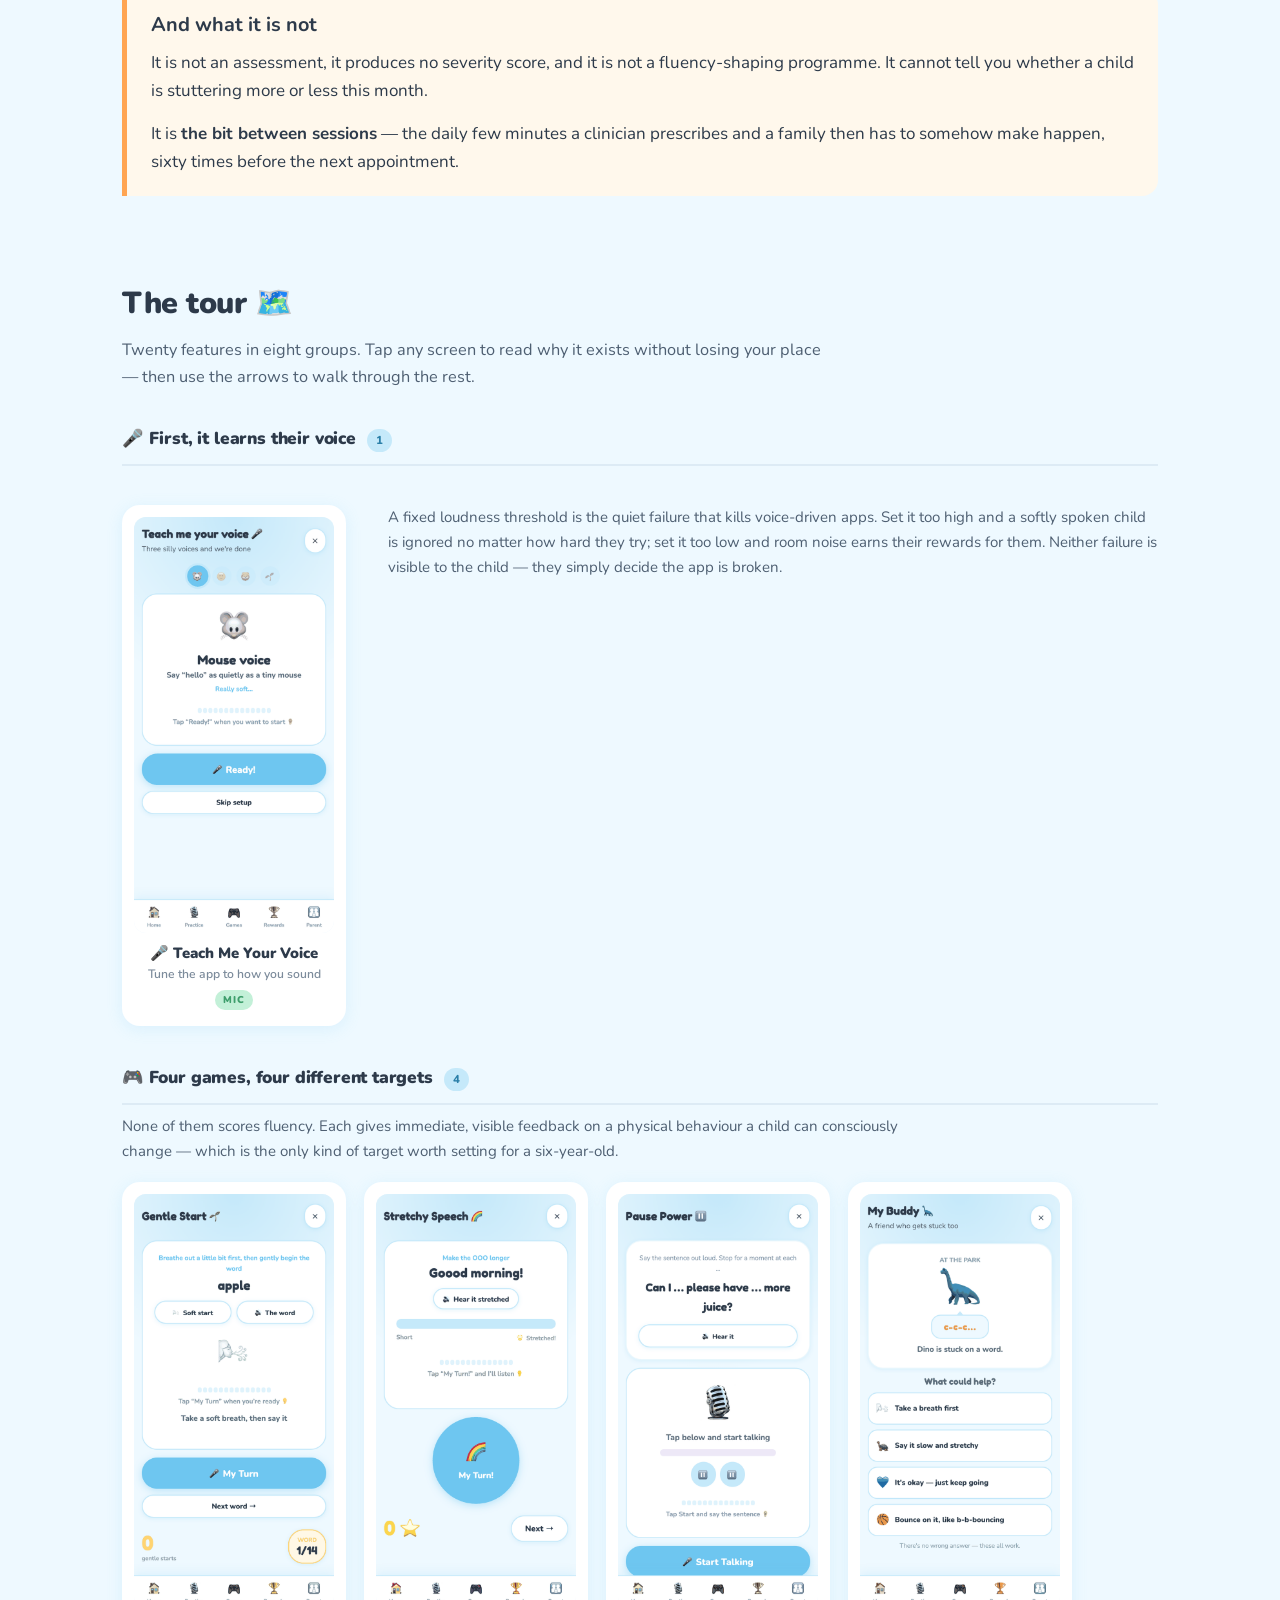
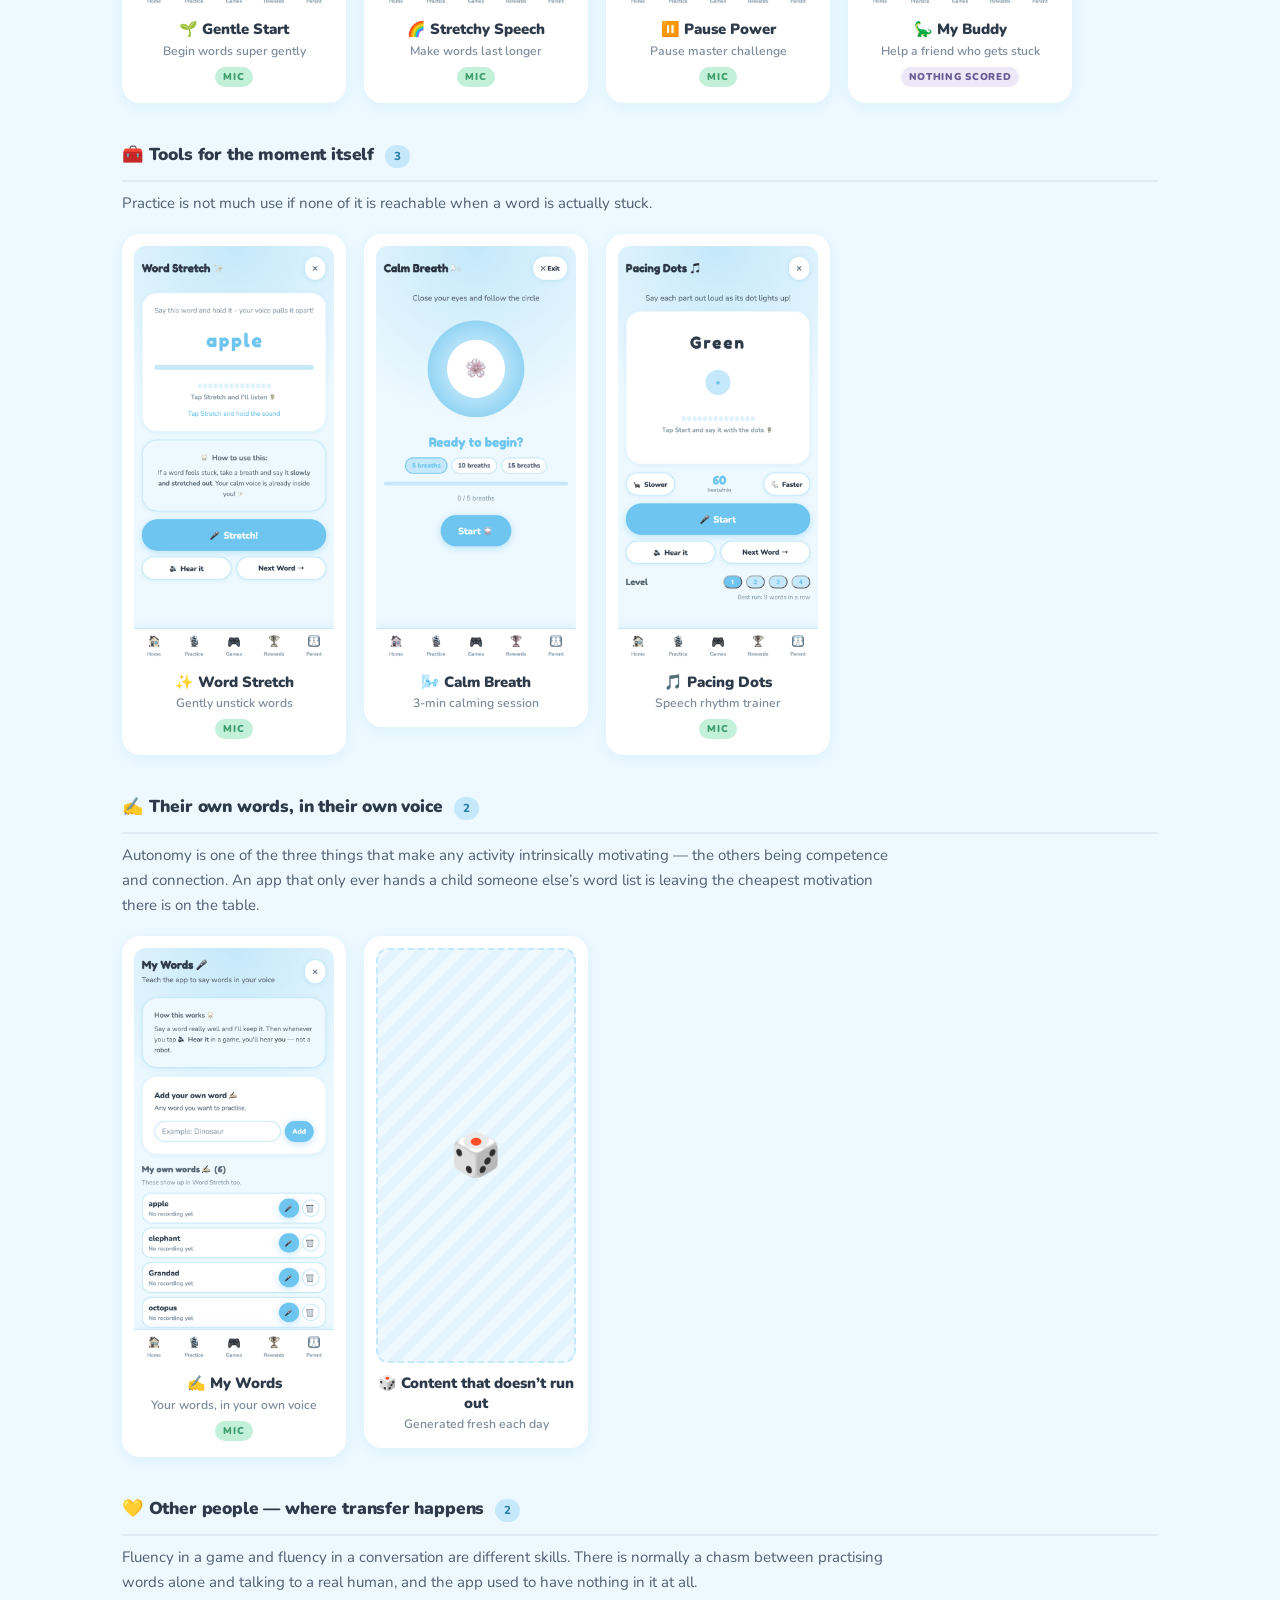
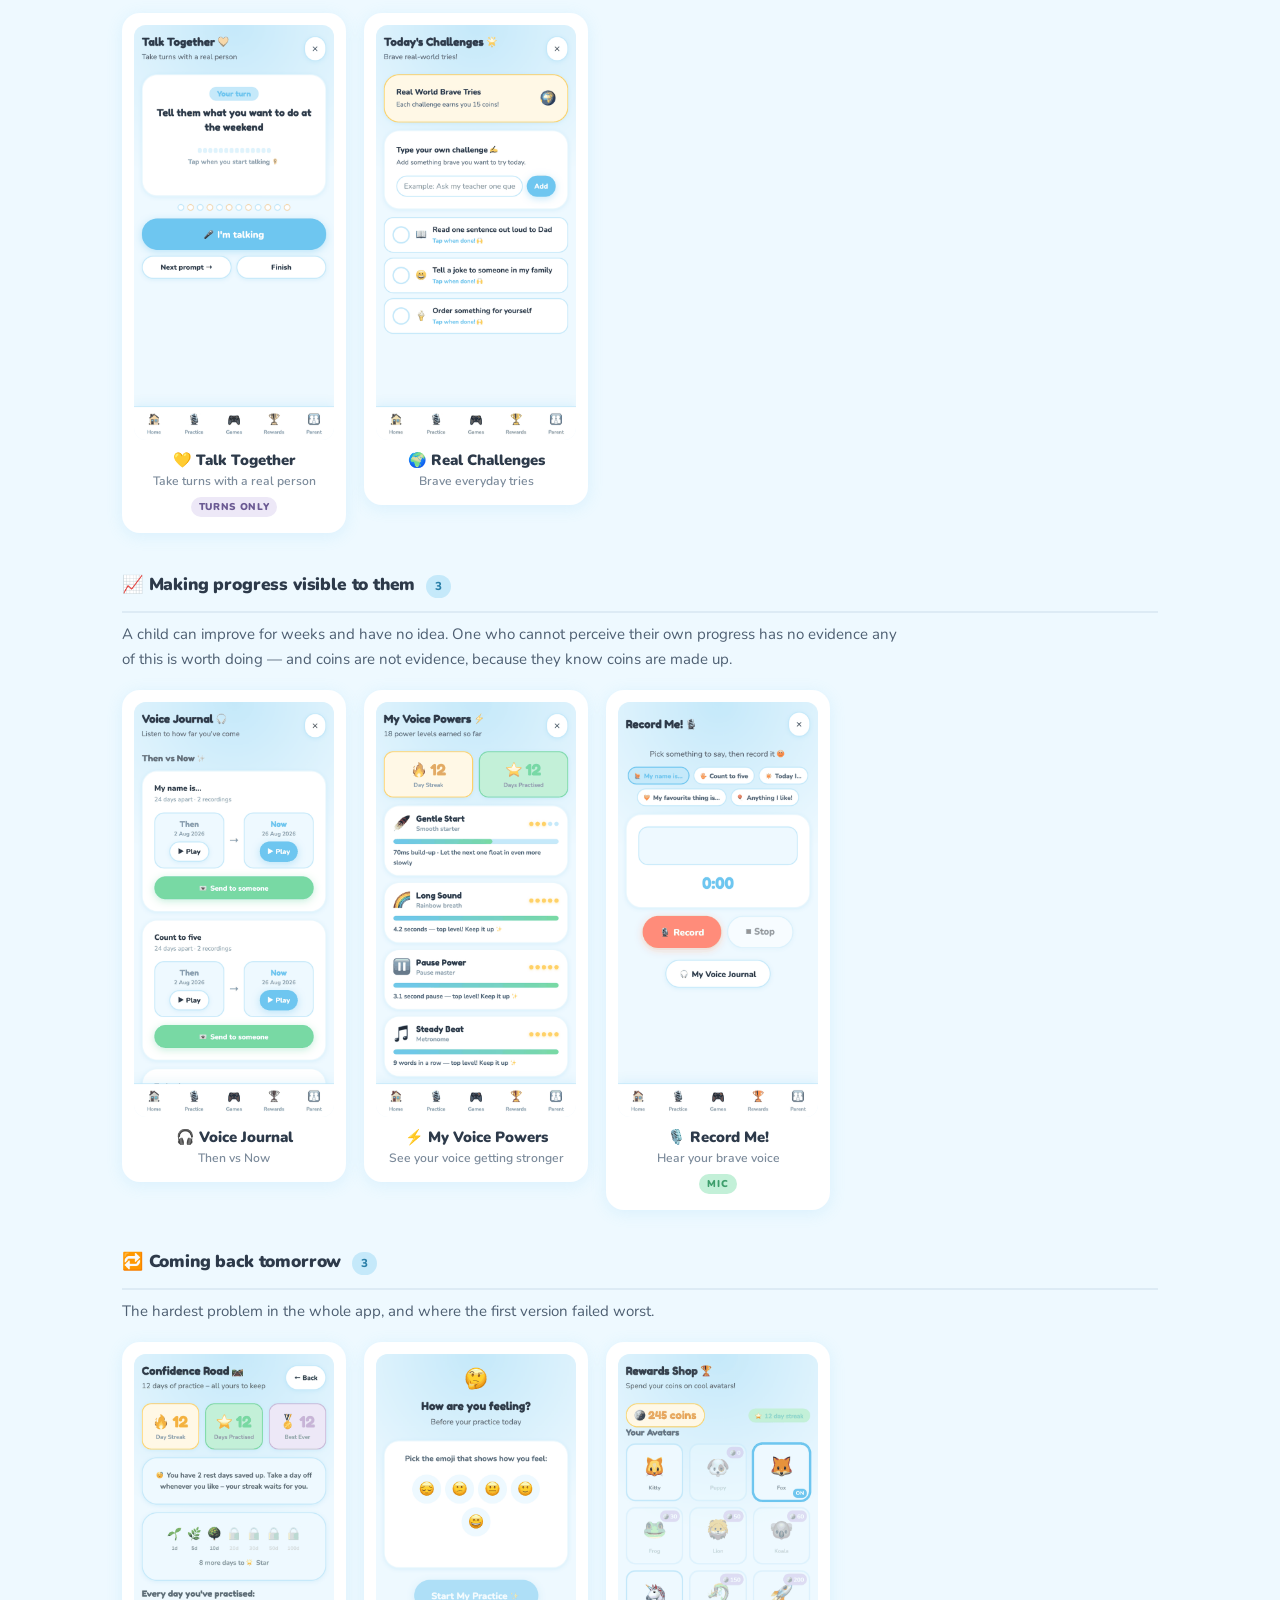
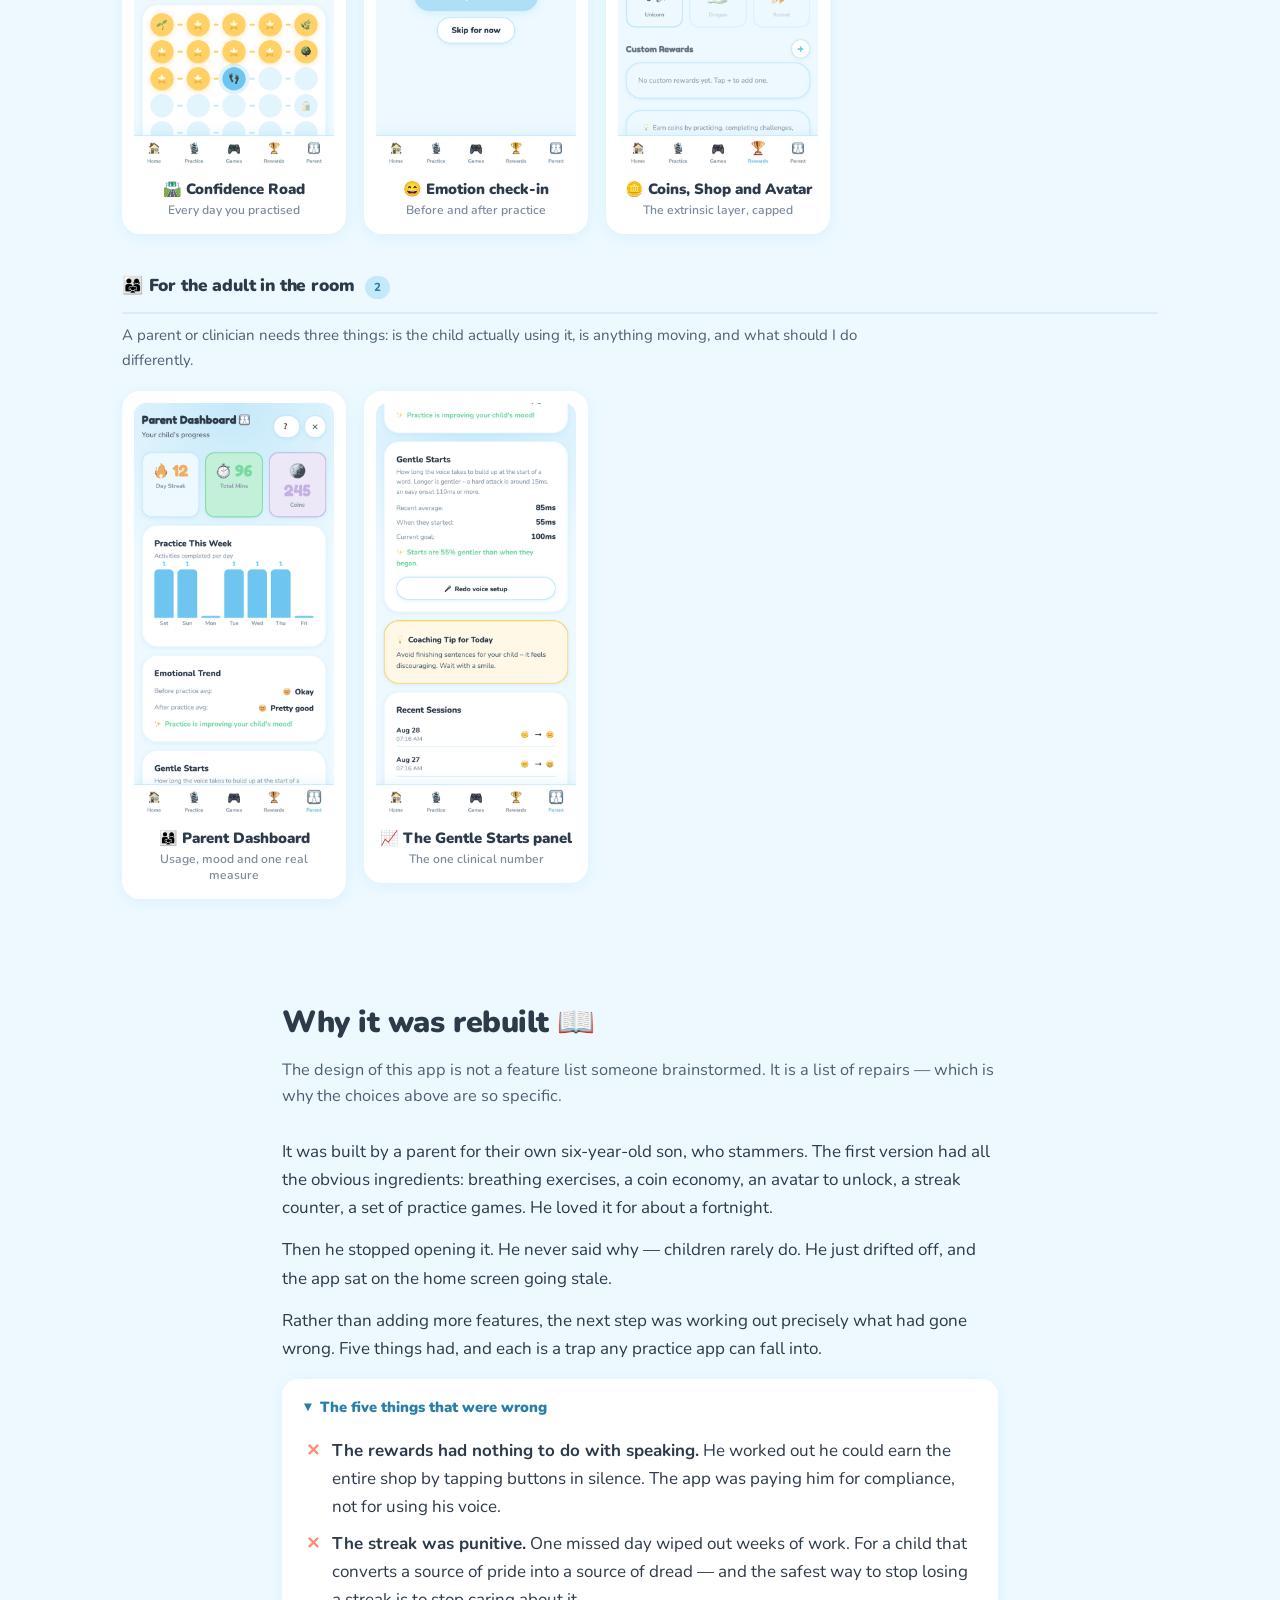
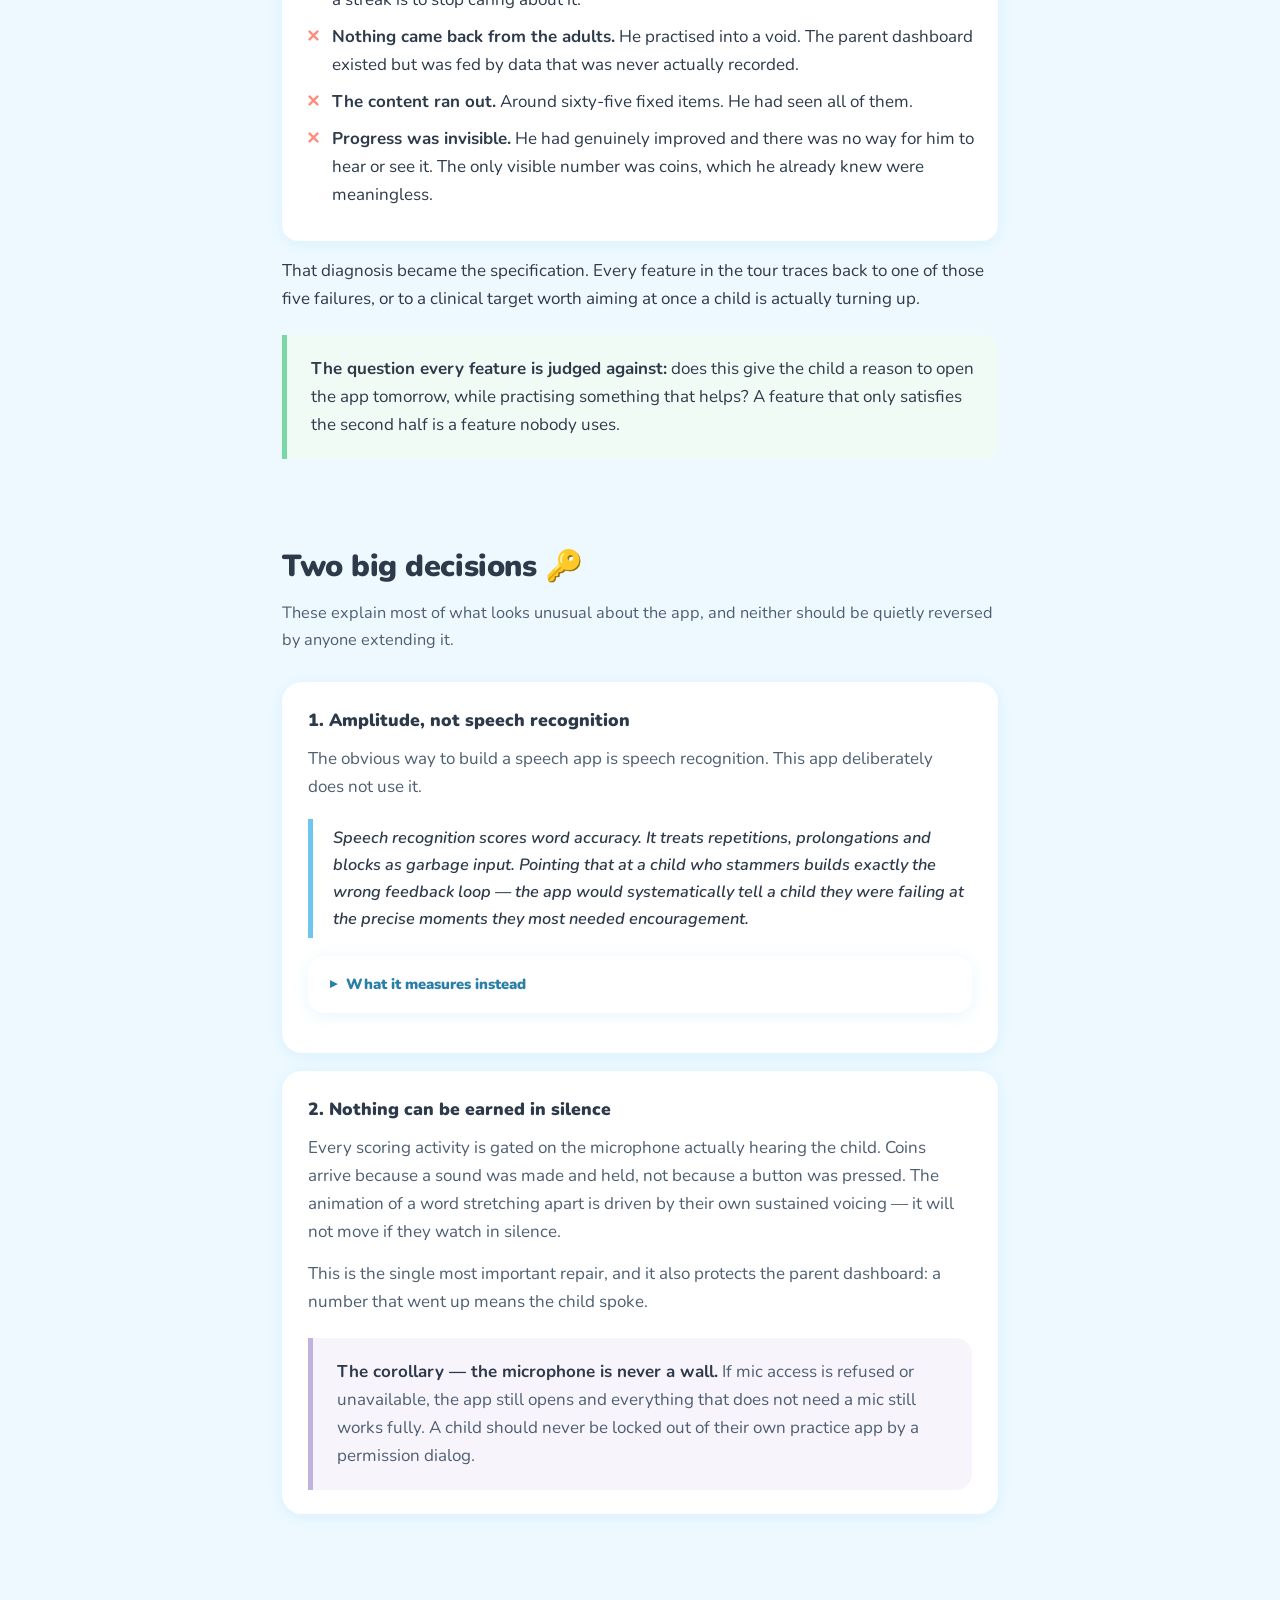
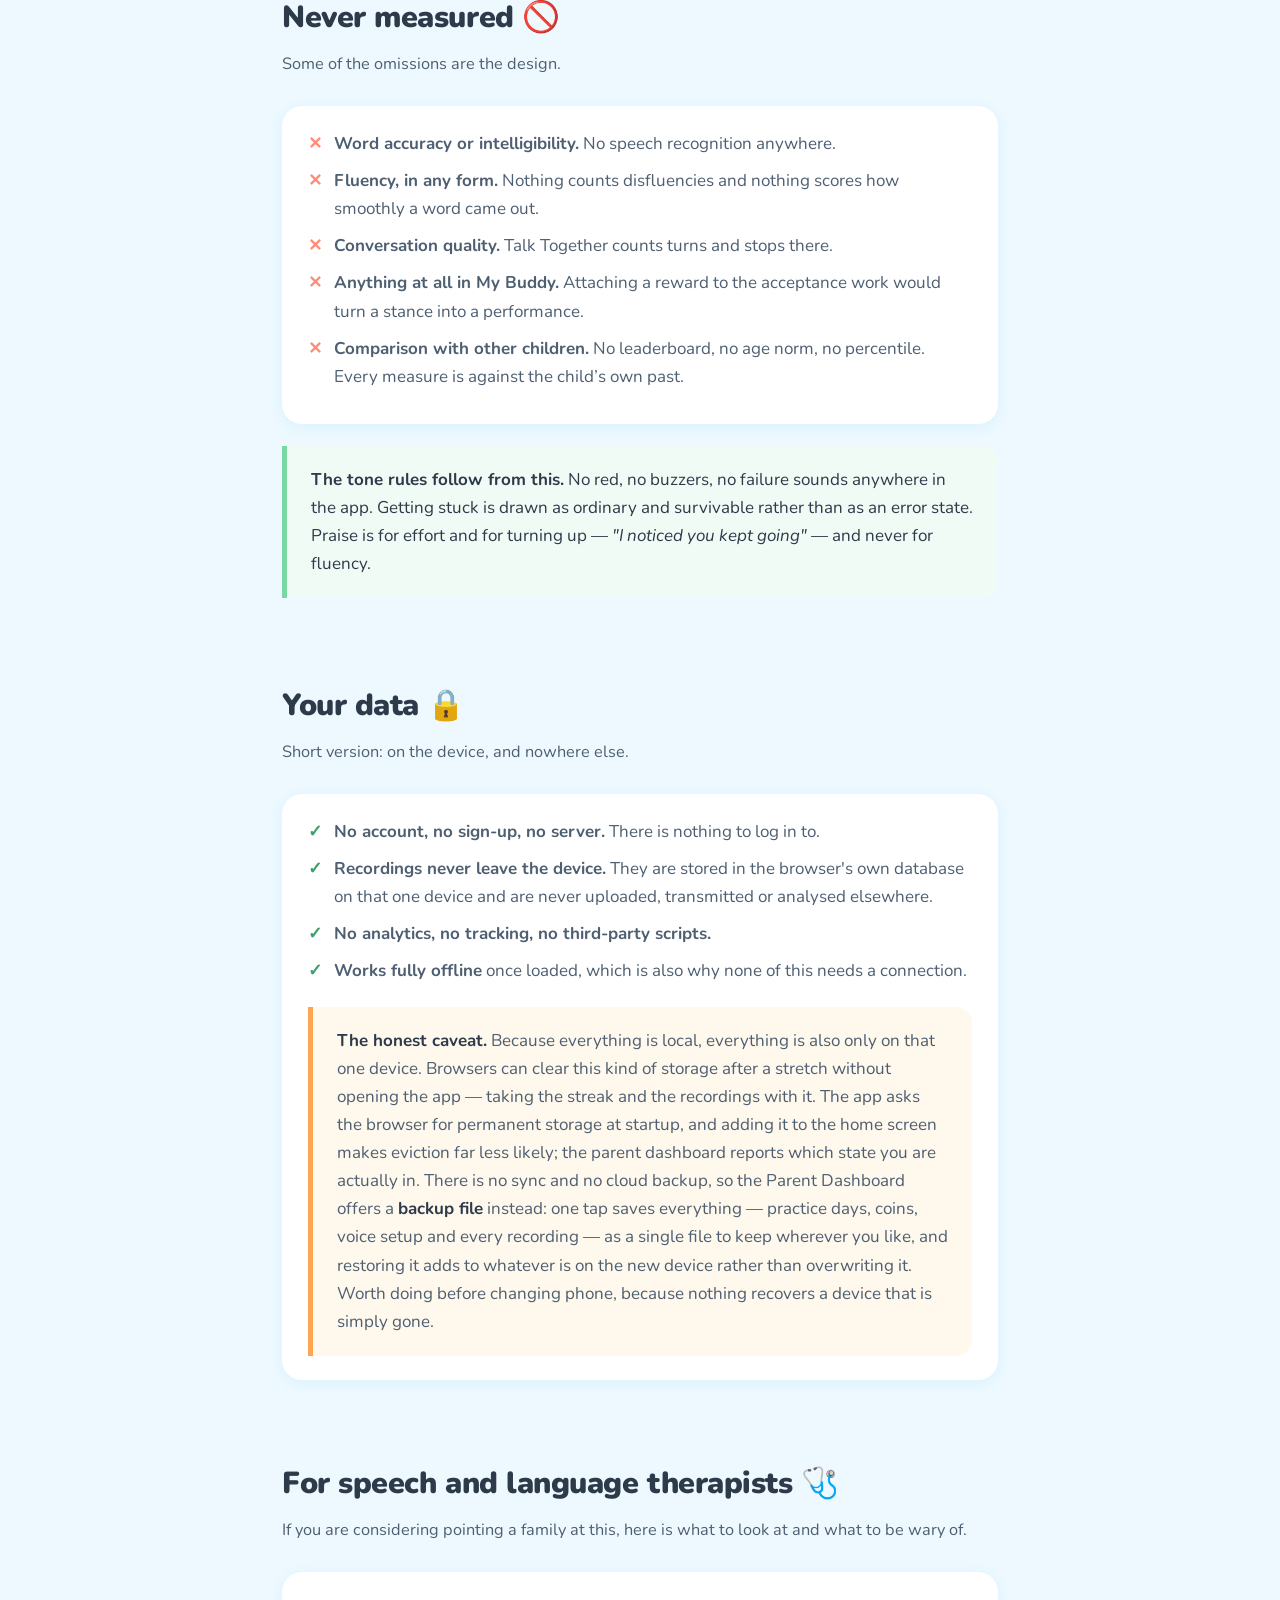
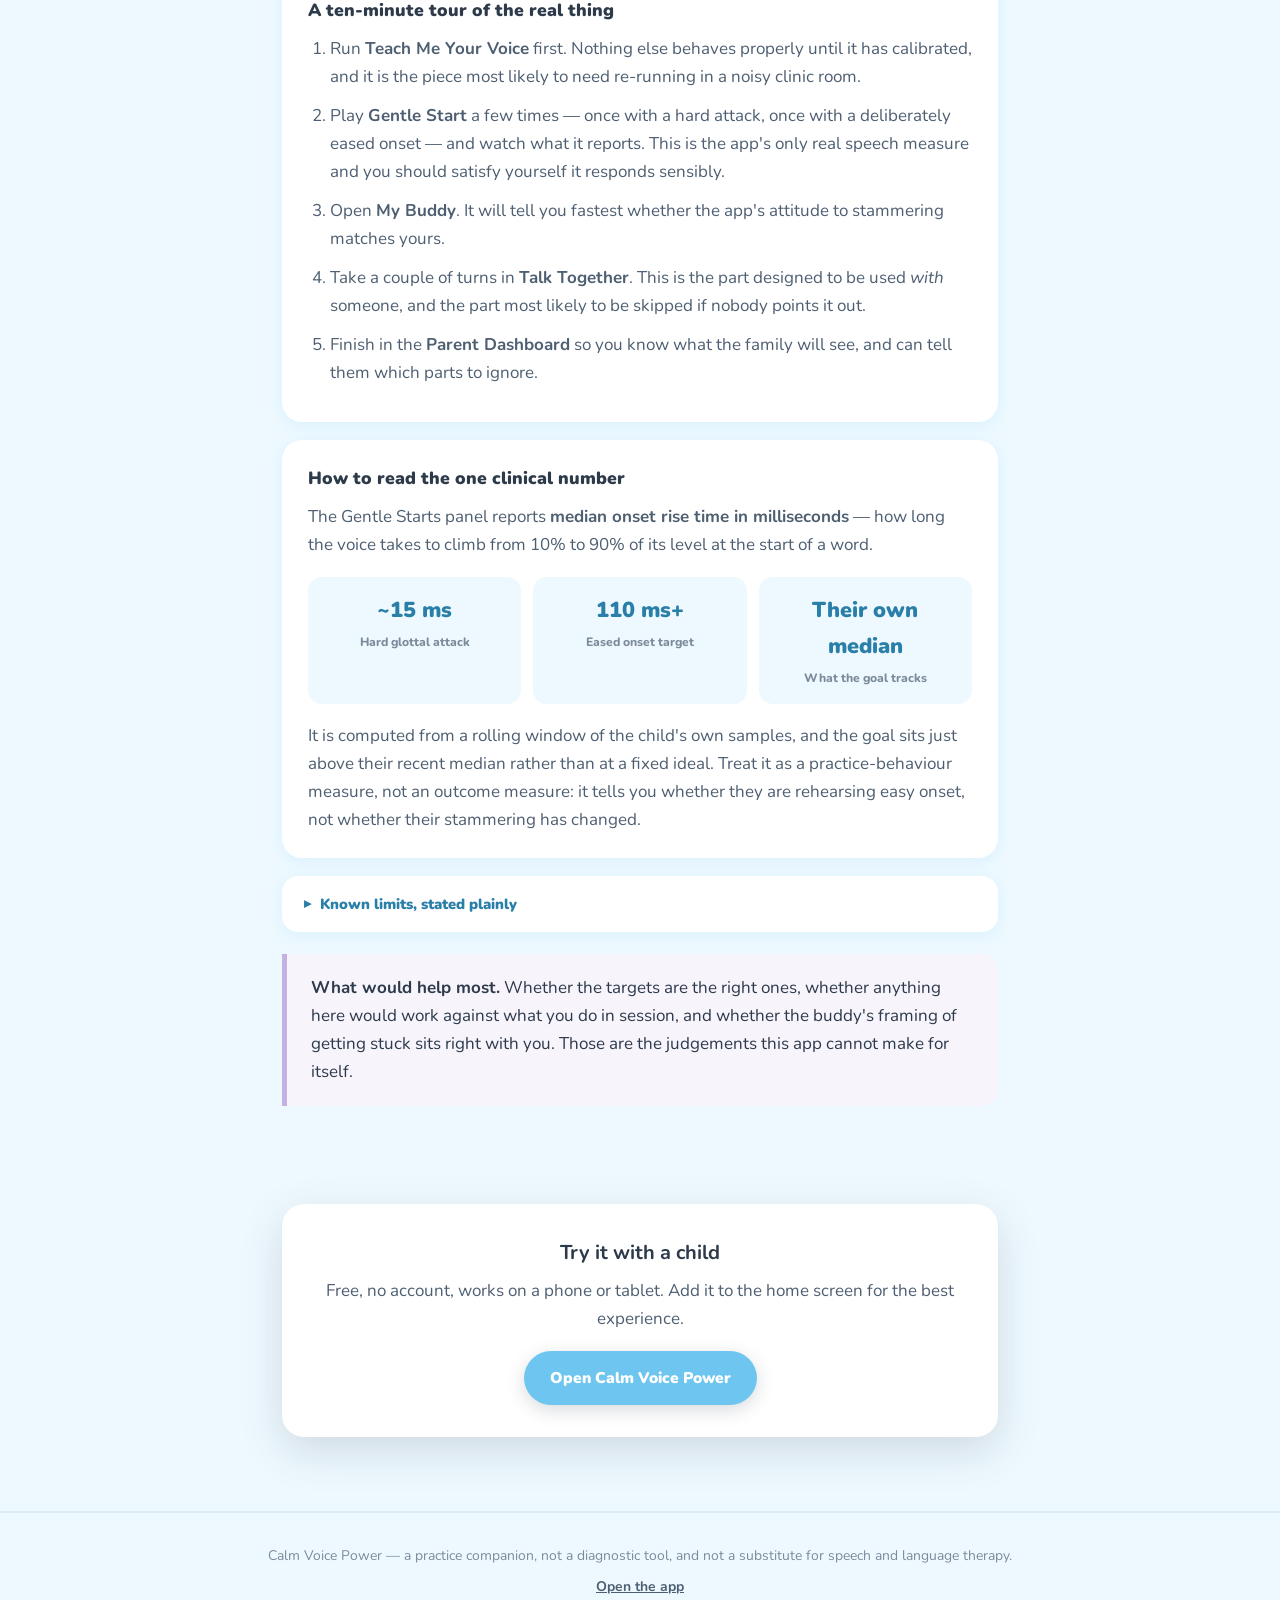
==== commit 719ab229: "feat: backup and restore, before the app changes address IndexedDB is scoped to one origin. Moving t" ====
--- a/features.html
+++ b/features.html
@@ -712,7 +712,7 @@
             <div class="detail" hidden>
               <h4 class="d-name">👨‍👩‍👧 Parent Dashboard</h4>
               <div class="row why"><b>Why it is here</b>The original dashboard was fed by data that was never recorded, so it showed a confident and completely empty picture. A dashboard that cannot be trusted is worse than no dashboard.</div>
-              <div class="row"><b>What it is</b>Activities per day for the past week, the before-and-after emotion trend, a gentle-starts trend, recent sessions, a rotating coaching tip, and a plain statement of where the child’s data is stored and whether it is protected from being cleared.</div>
+              <div class="row"><b>What it is</b>Activities per day for the past week, the before-and-after emotion trend, a gentle-starts trend, recent sessions, a rotating coaching tip, a plain statement of where the child’s data is stored and whether it is protected from being cleared, and a one-tap backup file for moving to a new device.</div>
               <div class="row gives"><b>What it gives</b>An honest picture, including when it is flat. It also holds the coaching tips, because most of the variance in a child’s day sits with how the adults around them respond — and much of that advice runs against a parent’s instincts.</div>
             </div>
           </article>
@@ -888,9 +888,11 @@
           one device. Browsers can clear this kind of storage after a stretch without opening the app —
           taking the streak and the recordings with it. The app asks the browser for permanent storage at
           startup, and adding it to the home screen makes eviction far less likely; the parent dashboard
-          reports which state you are actually in. But there is currently no sync and no cloud backup, so a
-          lost or wiped device means lost recordings. Worth knowing before a family invests months of
-          Then-vs-Now in it.</p>
+          reports which state you are actually in. There is no sync and no cloud backup, so the Parent Dashboard offers a
+          <strong>backup file</strong> instead: one tap saves everything — practice days, coins, voice
+          setup and every recording — as a single file to keep wherever you like, and restoring it adds
+          to whatever is on the new device rather than overwriting it. Worth doing before changing phone,
+          because nothing recovers a device that is simply gone.</p>
       </div>
     </div>
   </div>
@@ -949,8 +951,8 @@
             register.</li>
           <li>The reading load is pitched at roughly ages 5–10 and the visual register is young; an older
             child may find it babyish.</li>
-          <li>No sync, no multi-device, no clinician view, no data export yet. What is on the child's device
-            is all there is.</li>
+          <li>No sync, no multi-device and no clinician view. Data can be exported and restored as a file, but
+            moving between devices is a manual step somebody has to remember.</li>
           <li>It has been shaped around one child in depth rather than trialled across a caseload. That is a
             real limitation, and the main reason clinician feedback is worth more than another feature.</li>
         </ul>
